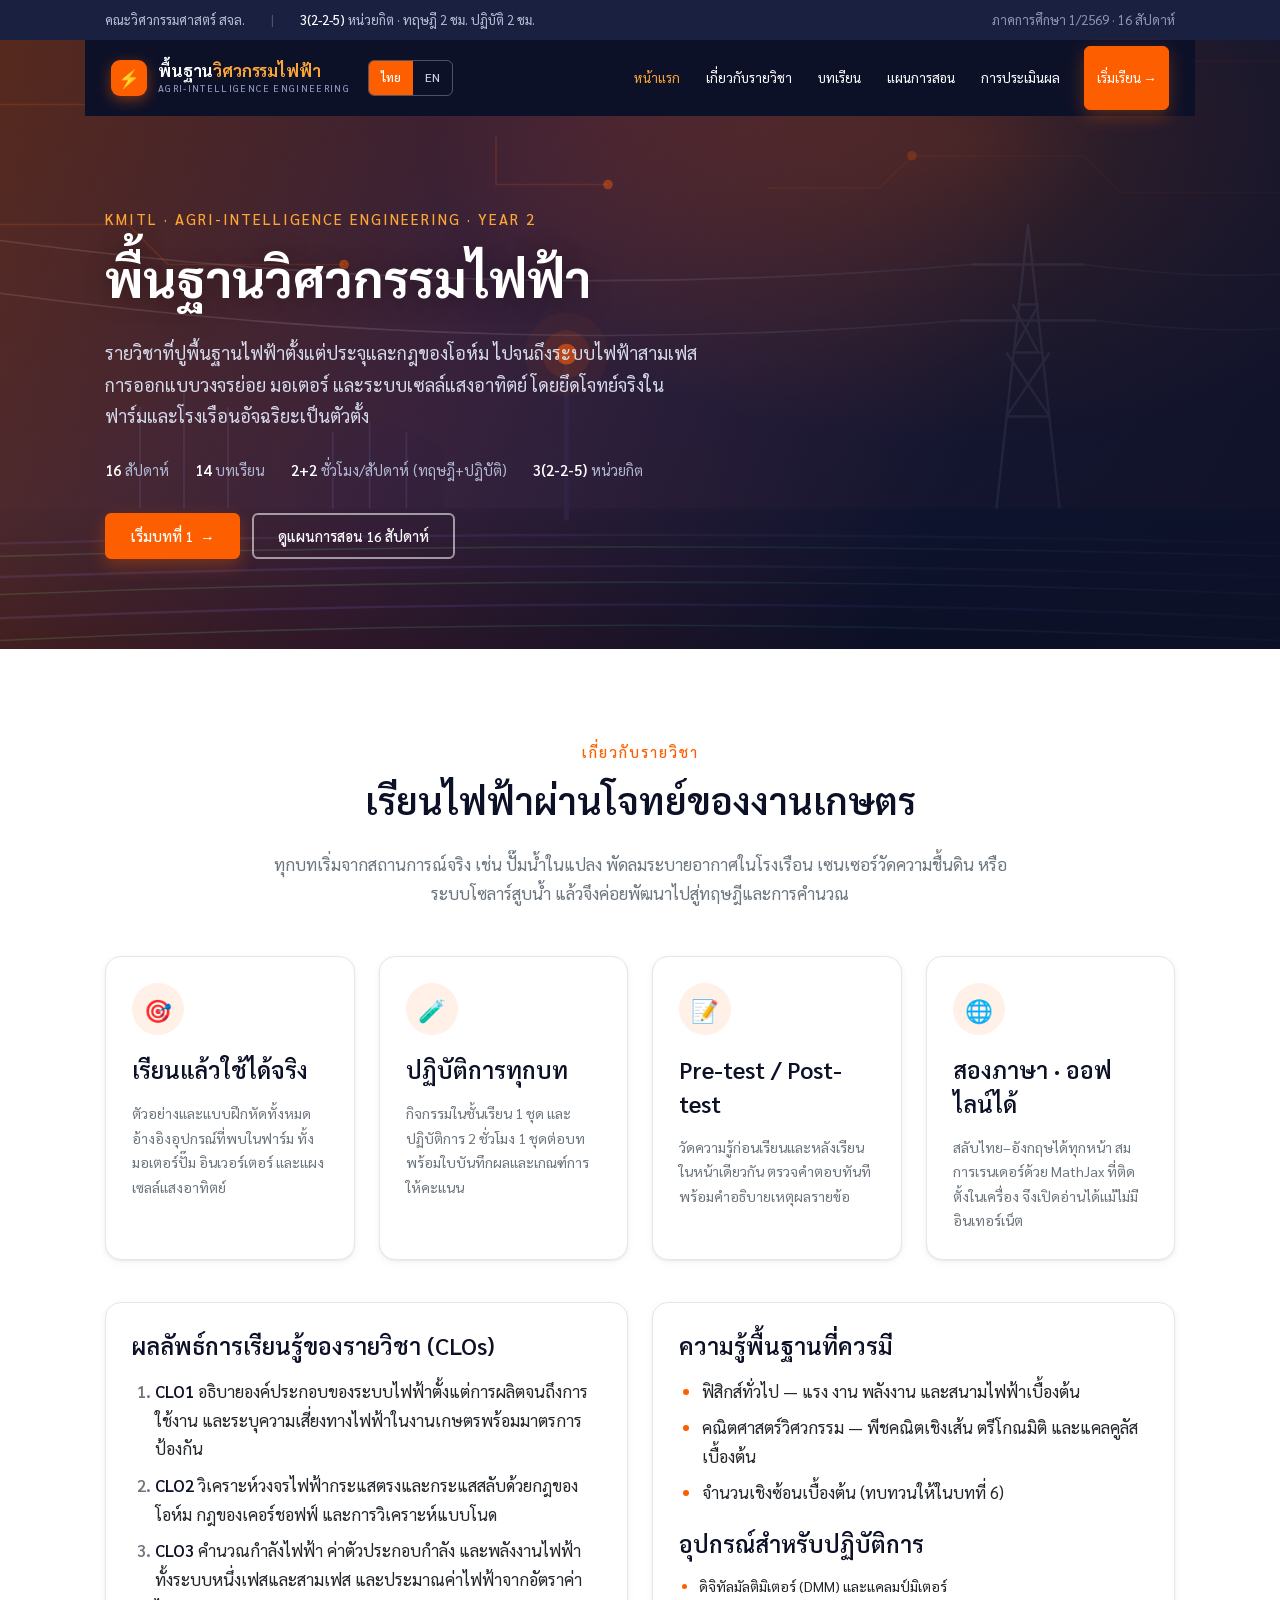
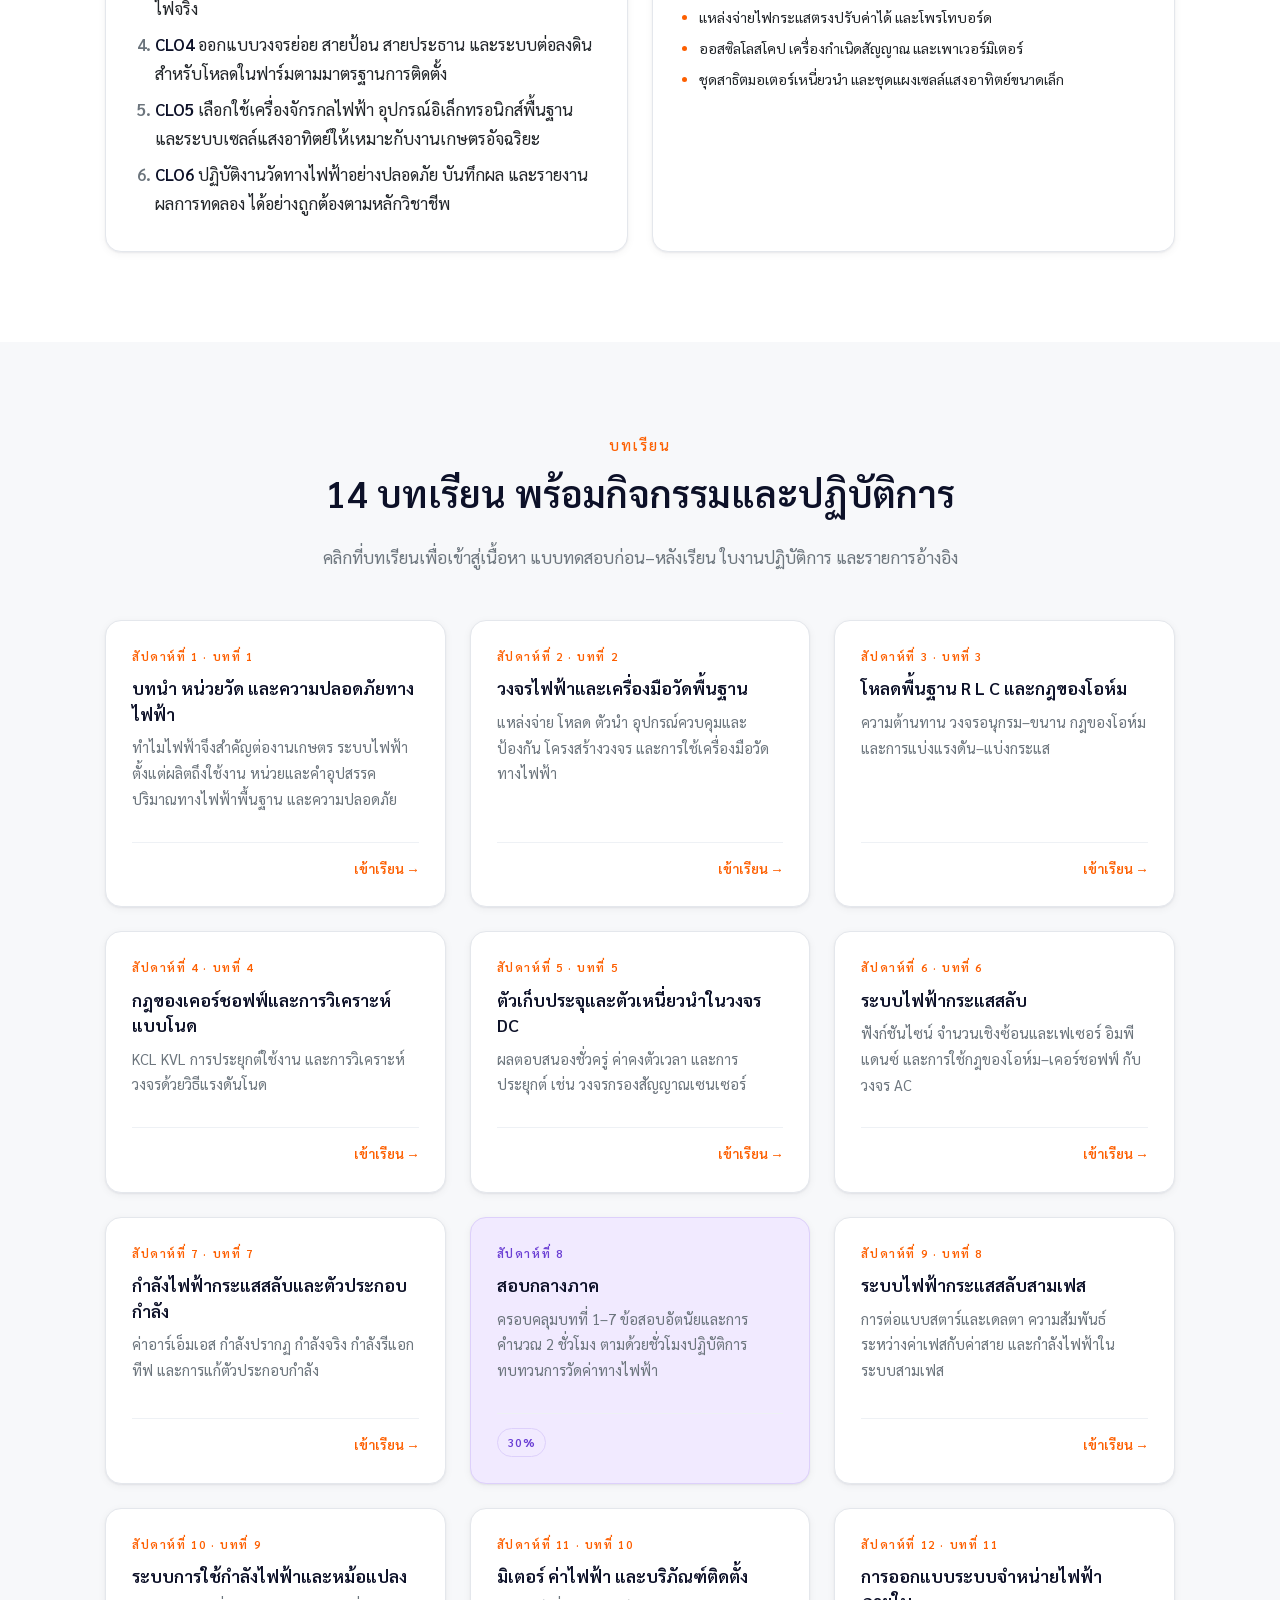
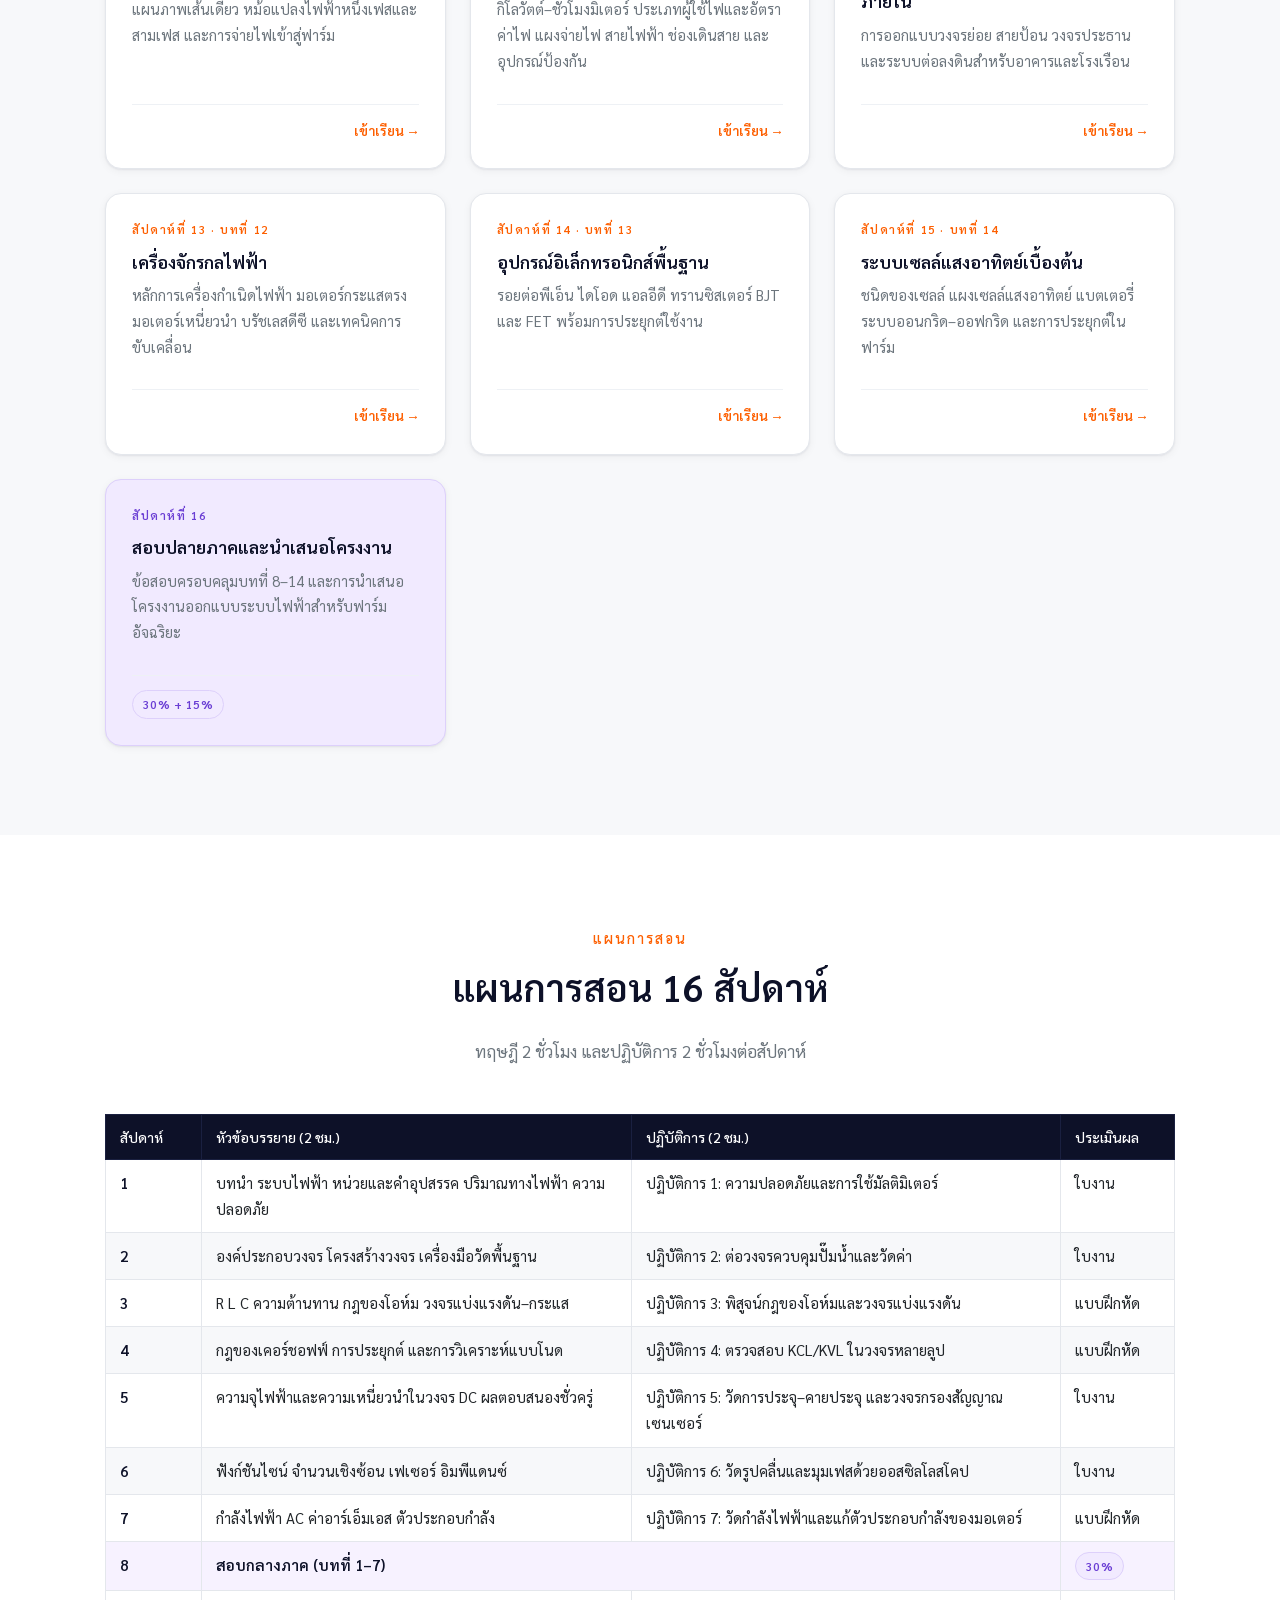
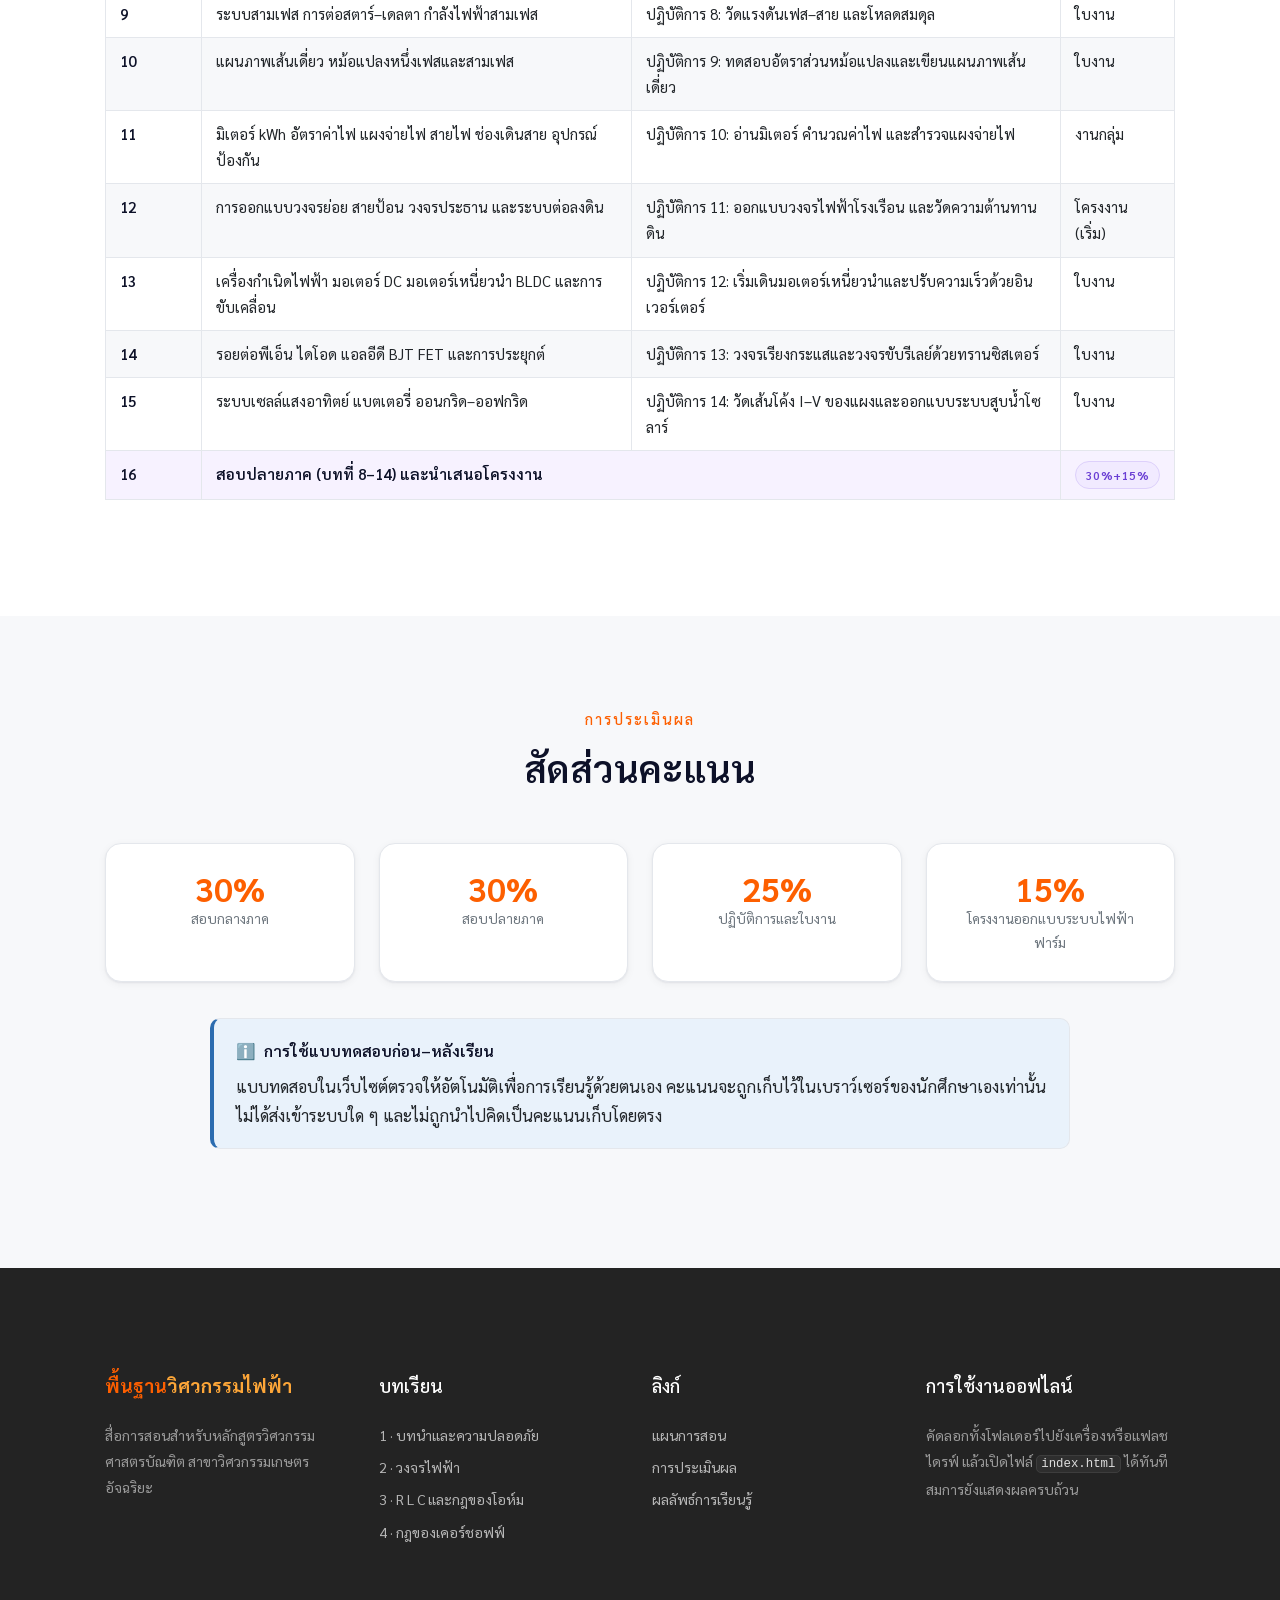
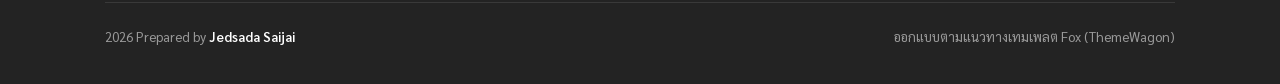
==== index.html @ 4f559184 "Add bilingual courseware site for Fundamental of Electrical Engineering Static, offline-capable teac" ====
<!DOCTYPE html>
<html lang="th">
<head>
<meta charset="UTF-8">
<meta name="viewport" content="width=device-width, initial-scale=1, viewport-fit=cover">
<title>Fundamental of Electrical Engineering | Agri-Intelligence Engineering</title>
<meta name="description" content="รายวิชาพื้นฐานวิศวกรรมไฟฟ้า สำหรับนักศึกษาวิศวกรรมเกษตรอัจฉริยะ ชั้นปีที่ 2 — 16 สัปดาห์ ทฤษฎี 2 ชั่วโมง ปฏิบัติ 2 ชั่วโมง">
<meta name="author" content="Jedsada Saijai">
<link rel="preconnect" href="https://fonts.googleapis.com">
<link rel="preconnect" href="https://fonts.gstatic.com" crossorigin>
<link href="https://fonts.googleapis.com/css2?family=Poppins:wght@400;500;600;700;800&family=Sarabun:wght@400;500;600;700&display=swap" rel="stylesheet">
<link rel="stylesheet" href="assets/css/style.css">
<link rel="icon" href="data:image/svg+xml,<svg xmlns='http://www.w3.org/2000/svg' viewBox='0 0 100 100'><text y='.9em' font-size='90'>⚡</text></svg>">
<script>
  /* Apply the stored language before first paint to avoid a flash */
  try {
    var l = localStorage.getItem('fee.lang');
    if (l === 'en' || l === 'th') document.documentElement.setAttribute('lang', l);
  } catch (e) {}
</script>
</head>
<body>

<!-- ============================================================ TOP BAR -->
<div class="topbar">
  <div class="topbar-inner">
    <span><span class="th">คณะวิศวกรรมศาสตร์ สจล.</span><span class="en">School of Engineering, KMITL</span></span>
    <span class="sep">|</span>
    <span><b>3(2-2-5)</b>&nbsp;<span class="th">หน่วยกิต · ทฤษฎี 2 ชม. ปฏิบัติ 2 ชม.</span><span class="en">credits · 2 h lecture, 2 h lab</span></span>
    <span class="right"><span class="th">ภาคการศึกษา 1/2569 · 16 สัปดาห์</span><span class="en">Semester 1/2026 · 16 weeks</span></span>
  </div>
</div>

<!-- ======================================================== NAVIGATION -->
<nav class="nav">
  <div class="nav-inner">
    <a class="brand" href="index.html">
      <span class="brand-mark">⚡</span>
      <span class="brand-text"><span class="th">พื้นฐาน<span class="hi">วิศวกรรมไฟฟ้า</span></span><span class="en">Fundamental of <span class="hi">Electrical Engineering</span></span><small>Agri-Intelligence Engineering</small></span>
    </a>

    <div class="lang-switch" role="group" aria-label="Language">
      <button type="button" data-lang="th" aria-pressed="true">ไทย</button>
      <button type="button" data-lang="en" aria-pressed="false">EN</button>
    </div>

    <button class="nav-toggle" type="button" aria-expanded="false" aria-controls="nav-links"
            aria-label="Menu">☰</button>

    <ul class="nav-links" id="nav-links">
      <li><a href="index.html" class="active"><span class="th">หน้าแรก</span><span class="en">Home</span></a></li>
      <li><a href="#course"><span class="th">เกี่ยวกับรายวิชา</span><span class="en">About</span></a></li>
      <li><a href="#chapters"><span class="th">บทเรียน</span><span class="en">Chapters</span></a></li>
      <li><a href="#plan"><span class="th">แผนการสอน</span><span class="en">Schedule</span></a></li>
      <li><a href="#assess"><span class="th">การประเมินผล</span><span class="en">Assessment</span></a></li>
      <li><a href="chapters/ch01.html" class="btn btn-primary btn-sm" style="color:#fff">
        <span class="th">เริ่มเรียน</span><span class="en">Start</span> →</a></li>
    </ul>
  </div>
</nav>

<!-- =============================================================== HERO -->
<header class="hero">
  <div class="container">
    <span class="eyebrow">KMITL · Agri-Intelligence Engineering · Year 2</span>
    <h1>
      <span class="th">พื้นฐานวิศวกรรมไฟฟ้า</span>
      <span class="en">Fundamental of Electrical Engineering</span>
    </h1>
    <p class="lead">
      <span class="th">รายวิชาที่ปูพื้นฐานไฟฟ้าตั้งแต่ประจุและกฎของโอห์ม ไปจนถึงระบบไฟฟ้าสามเฟส
        การออกแบบวงจรย่อย มอเตอร์ และระบบเซลล์แสงอาทิตย์ โดยยึดโจทย์จริงในฟาร์มและโรงเรือนอัจฉริยะเป็นตัวตั้ง</span>
      <span class="en">A ground-up course in electrical engineering — from electric charge and Ohm's law
        to three-phase systems, branch-circuit design, motors and photovoltaics — taught throughout
        with real problems from farms and smart greenhouses.</span>
    </p>
    <div class="hero-meta">
      <span><strong>16</strong> <span class="th">สัปดาห์</span><span class="en">weeks</span></span>
      <span><strong>14</strong> <span class="th">บทเรียน</span><span class="en">chapters</span></span>
      <span><strong>2+2</strong> <span class="th">ชั่วโมง/สัปดาห์ (ทฤษฎี+ปฏิบัติ)</span><span class="en">h/week (lecture + lab)</span></span>
      <span><strong>3(2-2-5)</strong> <span class="th">หน่วยกิต</span><span class="en">credits</span></span>
    </div>
    <div class="btn-row">
      <a class="btn btn-primary" href="chapters/ch01.html">
        <span class="th">เริ่มบทที่ 1</span><span class="en">Start Chapter 1</span> →</a>
      <a class="btn btn-ghost" href="#plan">
        <span class="th">ดูแผนการสอน 16 สัปดาห์</span><span class="en">See the 16-week plan</span></a>
    </div>
  </div>
</header>

<!-- ======================================================= ABOUT COURSE -->
<section class="section" id="course">
  <div class="container">
    <div class="section-head center">
      <span class="eyebrow"><span class="th">เกี่ยวกับรายวิชา</span><span class="en">About the course</span></span>
      <h2><span class="th">เรียนไฟฟ้าผ่านโจทย์ของงานเกษตร</span>
          <span class="en">Learning electricity through agricultural problems</span></h2>
      <p>
        <span class="th">ทุกบทเริ่มจากสถานการณ์จริง เช่น ปั๊มน้ำในแปลง พัดลมระบายอากาศในโรงเรือน
          เซนเซอร์วัดความชื้นดิน หรือระบบโซลาร์สูบน้ำ แล้วจึงค่อยพัฒนาไปสู่ทฤษฎีและการคำนวณ</span>
        <span class="en">Every chapter opens with a real situation — an irrigation pump, a greenhouse
          exhaust fan, a soil-moisture sensor, a solar pumping system — and builds the theory and the
          calculations from there.</span>
      </p>
    </div>

    <div class="grid grid-4">
      <div class="card">
        <div class="icon-box">🎯</div>
        <h3><span class="th">เรียนแล้วใช้ได้จริง</span><span class="en">Applied by design</span></h3>
        <p class="muted small">
          <span class="th">ตัวอย่างและแบบฝึกหัดทั้งหมดอ้างอิงอุปกรณ์ที่พบในฟาร์ม
            ทั้งมอเตอร์ปั๊ม อินเวอร์เตอร์ และแผงเซลล์แสงอาทิตย์</span>
          <span class="en">Worked examples and exercises use equipment you meet on a farm:
            pump motors, inverters and PV modules.</span>
        </p>
      </div>
      <div class="card">
        <div class="icon-box">🧪</div>
        <h3><span class="th">ปฏิบัติการทุกบท</span><span class="en">A lab in every chapter</span></h3>
        <p class="muted small">
          <span class="th">กิจกรรมในชั้นเรียน 1 ชุด และปฏิบัติการ 2 ชั่วโมง 1 ชุดต่อบท
            พร้อมใบบันทึกผลและเกณฑ์การให้คะแนน</span>
          <span class="en">One in-class activity and one two-hour laboratory per chapter,
            each with a data sheet and a marking rubric.</span>
        </p>
      </div>
      <div class="card">
        <div class="icon-box">📝</div>
        <h3><span class="th">Pre-test / Post-test</span><span class="en">Pre- &amp; post-test</span></h3>
        <p class="muted small">
          <span class="th">วัดความรู้ก่อนเรียนและหลังเรียนในหน้าเดียวกัน ตรวจคำตอบทันที
            พร้อมคำอธิบายเหตุผลรายข้อ</span>
          <span class="en">Check what you know before and after each chapter, marked instantly
            with a worked explanation for every question.</span>
        </p>
      </div>
      <div class="card">
        <div class="icon-box">🌐</div>
        <h3><span class="th">สองภาษา · ออฟไลน์ได้</span><span class="en">Bilingual · offline</span></h3>
        <p class="muted small">
          <span class="th">สลับไทย–อังกฤษได้ทุกหน้า สมการเรนเดอร์ด้วย MathJax ที่ติดตั้งในเครื่อง
            จึงเปิดอ่านได้แม้ไม่มีอินเทอร์เน็ต</span>
          <span class="en">Switch TH/EN on any page. Equations render with a bundled copy of MathJax,
            so the site works with no internet connection.</span>
        </p>
      </div>
    </div>

    <div class="grid grid-2" style="margin-top:42px">
      <div class="card">
        <h3><span class="th">ผลลัพธ์การเรียนรู้ของรายวิชา (CLOs)</span>
            <span class="en">Course learning outcomes (CLOs)</span></h3>
        <ol>
          <li><span class="th"><b>CLO1</b> อธิบายองค์ประกอบของระบบไฟฟ้าตั้งแต่การผลิตจนถึงการใช้งาน
            และระบุความเสี่ยงทางไฟฟ้าในงานเกษตรพร้อมมาตรการป้องกัน</span>
            <span class="en"><b>CLO1</b> Explain the electrical system from generation to utilisation, and
            identify electrical hazards in agricultural work together with their controls.</span></li>
          <li><span class="th"><b>CLO2</b> วิเคราะห์วงจรไฟฟ้ากระแสตรงและกระแสสลับด้วยกฎของโอห์ม
            กฎของเคอร์ชอฟฟ์ และการวิเคราะห์แบบโนด</span>
            <span class="en"><b>CLO2</b> Analyse DC and AC circuits using Ohm's law, Kirchhoff's laws and
            nodal analysis.</span></li>
          <li><span class="th"><b>CLO3</b> คำนวณกำลังไฟฟ้า ค่าตัวประกอบกำลัง และพลังงานไฟฟ้า
            ทั้งระบบหนึ่งเฟสและสามเฟส และประมาณค่าไฟฟ้าจากอัตราค่าไฟจริง</span>
            <span class="en"><b>CLO3</b> Compute power, power factor and energy for single- and three-phase
            systems, and estimate a bill from a real tariff.</span></li>
          <li><span class="th"><b>CLO4</b> ออกแบบวงจรย่อย สายป้อน สายประธาน และระบบต่อลงดิน
            สำหรับโหลดในฟาร์มตามมาตรฐานการติดตั้ง</span>
            <span class="en"><b>CLO4</b> Design branch circuits, feeders, mains and the earthing system for
            farm loads in accordance with the installation standard.</span></li>
          <li><span class="th"><b>CLO5</b> เลือกใช้เครื่องจักรกลไฟฟ้า อุปกรณ์อิเล็กทรอนิกส์พื้นฐาน
            และระบบเซลล์แสงอาทิตย์ให้เหมาะกับงานเกษตรอัจฉริยะ</span>
            <span class="en"><b>CLO5</b> Select electrical machines, basic electronic devices and PV systems
            appropriate to smart-agriculture applications.</span></li>
          <li><span class="th"><b>CLO6</b> ปฏิบัติงานวัดทางไฟฟ้าอย่างปลอดภัย บันทึกผล และรายงานผลการทดลอง
            ได้อย่างถูกต้องตามหลักวิชาชีพ</span>
            <span class="en"><b>CLO6</b> Carry out electrical measurements safely, record data and report
            laboratory results to professional standards.</span></li>
        </ol>
      </div>
      <div class="card">
        <h3><span class="th">ความรู้พื้นฐานที่ควรมี</span><span class="en">Prerequisites</span></h3>
        <ul>
          <li><span class="th">ฟิสิกส์ทั่วไป — แรง งาน พลังงาน และสนามไฟฟ้าเบื้องต้น</span>
              <span class="en">General physics — force, work, energy and elementary electric fields</span></li>
          <li><span class="th">คณิตศาสตร์วิศวกรรม — พีชคณิตเชิงเส้น ตรีโกณมิติ และแคลคูลัสเบื้องต้น</span>
              <span class="en">Engineering mathematics — linear algebra, trigonometry, introductory calculus</span></li>
          <li><span class="th">จำนวนเชิงซ้อนเบื้องต้น (ทบทวนให้ในบทที่ 6)</span>
              <span class="en">Basic complex numbers (revised in Chapter 6)</span></li>
        </ul>
        <h3><span class="th">อุปกรณ์สำหรับปฏิบัติการ</span><span class="en">Laboratory equipment</span></h3>
        <ul class="small">
          <li><span class="th">ดิจิทัลมัลติมิเตอร์ (DMM) และแคลมป์มิเตอร์</span>
              <span class="en">Digital multimeter (DMM) and clamp meter</span></li>
          <li><span class="th">แหล่งจ่ายไฟกระแสตรงปรับค่าได้ และโพรโทบอร์ด</span>
              <span class="en">Variable DC power supply and breadboard</span></li>
          <li><span class="th">ออสซิลโลสโคป เครื่องกำเนิดสัญญาณ และเพาเวอร์มิเตอร์</span>
              <span class="en">Oscilloscope, function generator and power meter</span></li>
          <li><span class="th">ชุดสาธิตมอเตอร์เหนี่ยวนำ และชุดแผงเซลล์แสงอาทิตย์ขนาดเล็ก</span>
              <span class="en">Induction-motor demonstration set and a small PV kit</span></li>
        </ul>
      </div>
    </div>
  </div>
</section>

<!-- =========================================================== CHAPTERS -->
<section class="section section-alt" id="chapters">
  <div class="container">
    <div class="section-head center">
      <span class="eyebrow"><span class="th">บทเรียน</span><span class="en">Chapters</span></span>
      <h2><span class="th">14 บทเรียน พร้อมกิจกรรมและปฏิบัติการ</span>
          <span class="en">Fourteen chapters, each with an activity and a lab</span></h2>
      <p><span class="th">คลิกที่บทเรียนเพื่อเข้าสู่เนื้อหา แบบทดสอบก่อน–หลังเรียน ใบงานปฏิบัติการ และรายการอ้างอิง</span>
         <span class="en">Open a chapter for its notes, pre/post-test, laboratory sheet and reference list.</span></p>
    </div>

    <div class="grid grid-3">

      <a class="card card-link ch-card" href="chapters/ch01.html" data-chapter-card="ch01">
        <div class="ch-week"><span class="th">สัปดาห์ที่ 1 · บทที่ 1</span><span class="en">Week 1 · Chapter 1</span></div>
        <h3><span class="th">บทนำ หน่วยวัด และความปลอดภัยทางไฟฟ้า</span>
            <span class="en">Introduction, Units and Electrical Safety</span></h3>
        <p><span class="th">ทำไมไฟฟ้าจึงสำคัญต่องานเกษตร ระบบไฟฟ้าตั้งแต่ผลิตถึงใช้งาน หน่วยและคำอุปสรรค
          ปริมาณทางไฟฟ้าพื้นฐาน และความปลอดภัย</span>
          <span class="en">Why electricity matters in agriculture, the system from generation to
          utilisation, units and prefixes, the basic quantities, and safety.</span></p>
        <span class="ch-foot"><span data-progress-slot></span><span class="ch-go">
          <span class="th">เข้าเรียน</span><span class="en">Open</span> →</span></span>
      </a>

      <a class="card card-link ch-card" href="chapters/ch02.html" data-chapter-card="ch02">
        <div class="ch-week"><span class="th">สัปดาห์ที่ 2 · บทที่ 2</span><span class="en">Week 2 · Chapter 2</span></div>
        <h3><span class="th">วงจรไฟฟ้าและเครื่องมือวัดพื้นฐาน</span>
            <span class="en">Electrical Circuits and Basic Instruments</span></h3>
        <p><span class="th">แหล่งจ่าย โหลด ตัวนำ อุปกรณ์ควบคุมและป้องกัน โครงสร้างวงจร
          และการใช้เครื่องมือวัดทางไฟฟ้า</span>
          <span class="en">Source, load, conductors, control and protection, circuit topology,
          and how to use electrical instruments.</span></p>
        <span class="ch-foot"><span data-progress-slot></span><span class="ch-go">
          <span class="th">เข้าเรียน</span><span class="en">Open</span> →</span></span>
      </a>

      <a class="card card-link ch-card" href="chapters/ch03.html" data-chapter-card="ch03">
        <div class="ch-week"><span class="th">สัปดาห์ที่ 3 · บทที่ 3</span><span class="en">Week 3 · Chapter 3</span></div>
        <h3><span class="th">โหลดพื้นฐาน R L C และกฎของโอห์ม</span>
            <span class="en">Basic Loads R, L, C and Ohm's Law</span></h3>
        <p><span class="th">ความต้านทาน วงจรอนุกรม–ขนาน กฎของโอห์ม และการแบ่งแรงดัน–แบ่งกระแส</span>
          <span class="en">Resistance, series and parallel circuits, Ohm's law, and the voltage and
          current dividers.</span></p>
        <span class="ch-foot"><span data-progress-slot></span><span class="ch-go">
          <span class="th">เข้าเรียน</span><span class="en">Open</span> →</span></span>
      </a>

      <a class="card card-link ch-card" href="chapters/ch04.html" data-chapter-card="ch04">
        <div class="ch-week"><span class="th">สัปดาห์ที่ 4 · บทที่ 4</span><span class="en">Week 4 · Chapter 4</span></div>
        <h3><span class="th">กฎของเคอร์ชอฟฟ์และการวิเคราะห์แบบโนด</span>
            <span class="en">Kirchhoff's Laws and Nodal Analysis</span></h3>
        <p><span class="th">KCL KVL การประยุกต์ใช้งาน และการวิเคราะห์วงจรด้วยวิธีแรงดันโนด</span>
          <span class="en">KCL, KVL, their applications, and solving circuits by the node-voltage
          method.</span></p>
        <span class="ch-foot"><span data-progress-slot></span><span class="ch-go">
          <span class="th">เข้าเรียน</span><span class="en">Open</span> →</span></span>
      </a>

      <a class="card card-link ch-card" href="chapters/ch05.html" data-chapter-card="ch05">
        <div class="ch-week"><span class="th">สัปดาห์ที่ 5 · บทที่ 5</span><span class="en">Week 5 · Chapter 5</span></div>
        <h3><span class="th">ตัวเก็บประจุและตัวเหนี่ยวนำในวงจร DC</span>
            <span class="en">Capacitance and Inductance in DC Circuits</span></h3>
        <p><span class="th">ผลตอบสนองชั่วครู่ ค่าคงตัวเวลา และการประยุกต์ เช่น วงจรกรองสัญญาณเซนเซอร์</span>
          <span class="en">Transient response, the time constant, and applications such as filtering a
          sensor signal.</span></p>
        <span class="ch-foot"><span data-progress-slot></span><span class="ch-go">
          <span class="th">เข้าเรียน</span><span class="en">Open</span> →</span></span>
      </a>

      <a class="card card-link ch-card" href="chapters/ch06.html" data-chapter-card="ch06">
        <div class="ch-week"><span class="th">สัปดาห์ที่ 6 · บทที่ 6</span><span class="en">Week 6 · Chapter 6</span></div>
        <h3><span class="th">ระบบไฟฟ้ากระแสสลับ</span><span class="en">The AC System</span></h3>
        <p><span class="th">ฟังก์ชันไซน์ จำนวนเชิงซ้อนและเฟเซอร์ อิมพีแดนซ์ และการใช้กฎของโอห์ม–เคอร์ชอฟฟ์
          กับวงจร AC</span>
          <span class="en">Sinusoids, complex numbers and phasors, impedance, and Ohm's and Kirchhoff's
          laws applied to AC circuits.</span></p>
        <span class="ch-foot"><span data-progress-slot></span><span class="ch-go">
          <span class="th">เข้าเรียน</span><span class="en">Open</span> →</span></span>
      </a>

      <a class="card card-link ch-card" href="chapters/ch07.html" data-chapter-card="ch07">
        <div class="ch-week"><span class="th">สัปดาห์ที่ 7 · บทที่ 7</span><span class="en">Week 7 · Chapter 7</span></div>
        <h3><span class="th">กำลังไฟฟ้ากระแสสลับและตัวประกอบกำลัง</span>
            <span class="en">AC Power and Power Factor</span></h3>
        <p><span class="th">ค่าอาร์เอ็มเอส กำลังปรากฏ กำลังจริง กำลังรีแอกทีฟ และการแก้ตัวประกอบกำลัง</span>
          <span class="en">RMS values, apparent, real and reactive power, and power-factor
          correction.</span></p>
        <span class="ch-foot"><span data-progress-slot></span><span class="ch-go">
          <span class="th">เข้าเรียน</span><span class="en">Open</span> →</span></span>
      </a>

      <div class="card ch-card" style="background:#f1eaff;border-color:#ddd0fb">
        <div class="ch-week" style="color:#6b3fd4"><span class="th">สัปดาห์ที่ 8</span><span class="en">Week 8</span></div>
        <h3><span class="th">สอบกลางภาค</span><span class="en">Midterm Examination</span></h3>
        <p><span class="th">ครอบคลุมบทที่ 1–7 ข้อสอบอัตนัยและการคำนวณ 2 ชั่วโมง
          ตามด้วยชั่วโมงปฏิบัติการทบทวนการวัดค่าทางไฟฟ้า</span>
          <span class="en">Covers Chapters 1–7. Two hours of written and calculation problems,
          followed by a lab session revising electrical measurement.</span></p>
        <span class="ch-foot"><span class="badge badge-exam">30%</span></span>
      </div>

      <a class="card card-link ch-card" href="chapters/ch08.html" data-chapter-card="ch08">
        <div class="ch-week"><span class="th">สัปดาห์ที่ 9 · บทที่ 8</span><span class="en">Week 9 · Chapter 8</span></div>
        <h3><span class="th">ระบบไฟฟ้ากระแสสลับสามเฟส</span><span class="en">Three-phase AC Systems</span></h3>
        <p><span class="th">การต่อแบบสตาร์และเดลตา ความสัมพันธ์ระหว่างค่าเฟสกับค่าสาย
          และกำลังไฟฟ้าในระบบสามเฟส</span>
          <span class="en">Star and delta connections, phase-to-line relationships, and power in a
          three-phase system.</span></p>
        <span class="ch-foot"><span data-progress-slot></span><span class="ch-go">
          <span class="th">เข้าเรียน</span><span class="en">Open</span> →</span></span>
      </a>

      <a class="card card-link ch-card" href="chapters/ch09.html" data-chapter-card="ch09">
        <div class="ch-week"><span class="th">สัปดาห์ที่ 10 · บทที่ 9</span><span class="en">Week 10 · Chapter 9</span></div>
        <h3><span class="th">ระบบการใช้กำลังไฟฟ้าและหม้อแปลง</span>
            <span class="en">Power Utilisation Systems and Transformers</span></h3>
        <p><span class="th">แผนภาพเส้นเดี่ยว หม้อแปลงไฟฟ้าหนึ่งเฟสและสามเฟส และการจ่ายไฟเข้าสู่ฟาร์ม</span>
          <span class="en">Single-line diagrams, single- and three-phase transformers, and how supply
          reaches the farm.</span></p>
        <span class="ch-foot"><span data-progress-slot></span><span class="ch-go">
          <span class="th">เข้าเรียน</span><span class="en">Open</span> →</span></span>
      </a>

      <a class="card card-link ch-card" href="chapters/ch10.html" data-chapter-card="ch10">
        <div class="ch-week"><span class="th">สัปดาห์ที่ 11 · บทที่ 10</span><span class="en">Week 11 · Chapter 10</span></div>
        <h3><span class="th">มิเตอร์ ค่าไฟฟ้า และบริภัณฑ์ติดตั้ง</span>
            <span class="en">Meters, Tariffs and Installation Equipment</span></h3>
        <p><span class="th">กิโลวัตต์–ชั่วโมงมิเตอร์ ประเภทผู้ใช้ไฟและอัตราค่าไฟ แผงจ่ายไฟ สายไฟฟ้า
          ช่องเดินสาย และอุปกรณ์ป้องกัน</span>
          <span class="en">The kWh meter, user classes and tariffs, panel boards, cables, raceways and
          protective devices.</span></p>
        <span class="ch-foot"><span data-progress-slot></span><span class="ch-go">
          <span class="th">เข้าเรียน</span><span class="en">Open</span> →</span></span>
      </a>

      <a class="card card-link ch-card" href="chapters/ch11.html" data-chapter-card="ch11">
        <div class="ch-week"><span class="th">สัปดาห์ที่ 12 · บทที่ 11</span><span class="en">Week 12 · Chapter 11</span></div>
        <h3><span class="th">การออกแบบระบบจำหน่ายไฟฟ้าภายใน</span>
            <span class="en">Electrical Distribution System Design</span></h3>
        <p><span class="th">การออกแบบวงจรย่อย สายป้อน วงจรประธาน และระบบต่อลงดินสำหรับอาคารและโรงเรือน</span>
          <span class="en">Designing branch circuits, feeders, the main circuit and the earthing system
          for buildings and greenhouses.</span></p>
        <span class="ch-foot"><span data-progress-slot></span><span class="ch-go">
          <span class="th">เข้าเรียน</span><span class="en">Open</span> →</span></span>
      </a>

      <a class="card card-link ch-card" href="chapters/ch12.html" data-chapter-card="ch12">
        <div class="ch-week"><span class="th">สัปดาห์ที่ 13 · บทที่ 12</span><span class="en">Week 13 · Chapter 12</span></div>
        <h3><span class="th">เครื่องจักรกลไฟฟ้า</span><span class="en">Electrical Machines</span></h3>
        <p><span class="th">หลักการเครื่องกำเนิดไฟฟ้า มอเตอร์กระแสตรง มอเตอร์เหนี่ยวนำ บรัชเลสดีซี
          และเทคนิคการขับเคลื่อน</span>
          <span class="en">Generator principles, DC motors, induction motors, brushless DC machines and
          drive techniques.</span></p>
        <span class="ch-foot"><span data-progress-slot></span><span class="ch-go">
          <span class="th">เข้าเรียน</span><span class="en">Open</span> →</span></span>
      </a>

      <a class="card card-link ch-card" href="chapters/ch13.html" data-chapter-card="ch13">
        <div class="ch-week"><span class="th">สัปดาห์ที่ 14 · บทที่ 13</span><span class="en">Week 14 · Chapter 13</span></div>
        <h3><span class="th">อุปกรณ์อิเล็กทรอนิกส์พื้นฐาน</span><span class="en">Basic Electronic Devices</span></h3>
        <p><span class="th">รอยต่อพีเอ็น ไดโอด แอลอีดี ทรานซิสเตอร์ BJT และ FET พร้อมการประยุกต์ใช้งาน</span>
          <span class="en">The PN junction, diodes, LEDs, BJTs and FETs, with their applications.</span></p>
        <span class="ch-foot"><span data-progress-slot></span><span class="ch-go">
          <span class="th">เข้าเรียน</span><span class="en">Open</span> →</span></span>
      </a>

      <a class="card card-link ch-card" href="chapters/ch14.html" data-chapter-card="ch14">
        <div class="ch-week"><span class="th">สัปดาห์ที่ 15 · บทที่ 14</span><span class="en">Week 15 · Chapter 14</span></div>
        <h3><span class="th">ระบบเซลล์แสงอาทิตย์เบื้องต้น</span><span class="en">Basic PV Systems</span></h3>
        <p><span class="th">ชนิดของเซลล์ แผงเซลล์แสงอาทิตย์ แบตเตอรี่ ระบบออนกริด–ออฟกริด
          และการประยุกต์ในฟาร์ม</span>
          <span class="en">Cell types, PV modules, battery storage, on-grid and off-grid systems, and
          farm applications.</span></p>
        <span class="ch-foot"><span data-progress-slot></span><span class="ch-go">
          <span class="th">เข้าเรียน</span><span class="en">Open</span> →</span></span>
      </a>

      <div class="card ch-card" style="background:#f1eaff;border-color:#ddd0fb">
        <div class="ch-week" style="color:#6b3fd4"><span class="th">สัปดาห์ที่ 16</span><span class="en">Week 16</span></div>
        <h3><span class="th">สอบปลายภาคและนำเสนอโครงงาน</span>
            <span class="en">Final Examination and Project Presentation</span></h3>
        <p><span class="th">ข้อสอบครอบคลุมบทที่ 8–14 และการนำเสนอโครงงานออกแบบระบบไฟฟ้าสำหรับฟาร์มอัจฉริยะ</span>
          <span class="en">Examination on Chapters 8–14, plus presentation of the smart-farm electrical
          design project.</span></p>
        <span class="ch-foot"><span class="badge badge-exam">30% + 15%</span></span>
      </div>

    </div>
  </div>
</section>

<!-- =============================================================== PLAN -->
<section class="section" id="plan">
  <div class="container">
    <div class="section-head center">
      <span class="eyebrow"><span class="th">แผนการสอน</span><span class="en">Schedule</span></span>
      <h2><span class="th">แผนการสอน 16 สัปดาห์</span><span class="en">The 16-week plan</span></h2>
      <p><span class="th">ทฤษฎี 2 ชั่วโมง และปฏิบัติการ 2 ชั่วโมงต่อสัปดาห์</span>
         <span class="en">Two hours of lecture and two hours of laboratory each week.</span></p>
    </div>

    <div class="table-wrap">
      <table>
        <thead>
          <tr>
            <th style="width:6rem"><span class="th">สัปดาห์</span><span class="en">Week</span></th>
            <th><span class="th">หัวข้อบรรยาย (2 ชม.)</span><span class="en">Lecture topic (2 h)</span></th>
            <th><span class="th">ปฏิบัติการ (2 ชม.)</span><span class="en">Laboratory (2 h)</span></th>
            <th style="width:7rem"><span class="th">ประเมินผล</span><span class="en">Assessment</span></th>
          </tr>
        </thead>
        <tbody>
          <tr>
            <td><b>1</b></td>
            <td><span class="th">บทนำ ระบบไฟฟ้า หน่วยและคำอุปสรรค ปริมาณทางไฟฟ้า ความปลอดภัย</span>
                <span class="en">Introduction, the electrical system, units and prefixes, basic quantities, safety</span></td>
            <td><span class="th">ปฏิบัติการ 1: ความปลอดภัยและการใช้มัลติมิเตอร์</span>
                <span class="en">Lab 1: Safety and using a multimeter</span></td>
            <td><span class="th">ใบงาน</span><span class="en">Lab sheet</span></td>
          </tr>
          <tr>
            <td><b>2</b></td>
            <td><span class="th">องค์ประกอบวงจร โครงสร้างวงจร เครื่องมือวัดพื้นฐาน</span>
                <span class="en">Circuit elements, topology, basic instruments</span></td>
            <td><span class="th">ปฏิบัติการ 2: ต่อวงจรควบคุมปั๊มน้ำและวัดค่า</span>
                <span class="en">Lab 2: Wiring a pump control circuit and measuring it</span></td>
            <td><span class="th">ใบงาน</span><span class="en">Lab sheet</span></td>
          </tr>
          <tr>
            <td><b>3</b></td>
            <td><span class="th">R L C ความต้านทาน กฎของโอห์ม วงจรแบ่งแรงดัน–กระแส</span>
                <span class="en">R, L, C, resistance, Ohm's law, voltage and current dividers</span></td>
            <td><span class="th">ปฏิบัติการ 3: พิสูจน์กฎของโอห์มและวงจรแบ่งแรงดัน</span>
                <span class="en">Lab 3: Verifying Ohm's law and the voltage divider</span></td>
            <td><span class="th">แบบฝึกหัด</span><span class="en">Problem set</span></td>
          </tr>
          <tr>
            <td><b>4</b></td>
            <td><span class="th">กฎของเคอร์ชอฟฟ์ การประยุกต์ และการวิเคราะห์แบบโนด</span>
                <span class="en">Kirchhoff's laws, applications, nodal analysis</span></td>
            <td><span class="th">ปฏิบัติการ 4: ตรวจสอบ KCL/KVL ในวงจรหลายลูป</span>
                <span class="en">Lab 4: Verifying KCL/KVL in a multi-loop circuit</span></td>
            <td><span class="th">แบบฝึกหัด</span><span class="en">Problem set</span></td>
          </tr>
          <tr>
            <td><b>5</b></td>
            <td><span class="th">ความจุไฟฟ้าและความเหนี่ยวนำในวงจร DC ผลตอบสนองชั่วครู่</span>
                <span class="en">Capacitance and inductance in DC, transient response</span></td>
            <td><span class="th">ปฏิบัติการ 5: วัดการประจุ–คายประจุ และวงจรกรองสัญญาณเซนเซอร์</span>
                <span class="en">Lab 5: Charging/discharging and a sensor filter circuit</span></td>
            <td><span class="th">ใบงาน</span><span class="en">Lab sheet</span></td>
          </tr>
          <tr>
            <td><b>6</b></td>
            <td><span class="th">ฟังก์ชันไซน์ จำนวนเชิงซ้อน เฟเซอร์ อิมพีแดนซ์</span>
                <span class="en">Sinusoids, complex numbers, phasors, impedance</span></td>
            <td><span class="th">ปฏิบัติการ 6: วัดรูปคลื่นและมุมเฟสด้วยออสซิลโลสโคป</span>
                <span class="en">Lab 6: Waveforms and phase angle on the oscilloscope</span></td>
            <td><span class="th">ใบงาน</span><span class="en">Lab sheet</span></td>
          </tr>
          <tr>
            <td><b>7</b></td>
            <td><span class="th">กำลังไฟฟ้า AC ค่าอาร์เอ็มเอส ตัวประกอบกำลัง</span>
                <span class="en">AC power, RMS, power factor</span></td>
            <td><span class="th">ปฏิบัติการ 7: วัดกำลังไฟฟ้าและแก้ตัวประกอบกำลังของมอเตอร์</span>
                <span class="en">Lab 7: Measuring power and correcting a motor's power factor</span></td>
            <td><span class="th">แบบฝึกหัด</span><span class="en">Problem set</span></td>
          </tr>
          <tr style="background:#f7f2ff">
            <td><b>8</b></td>
            <td colspan="2"><b><span class="th">สอบกลางภาค (บทที่ 1–7)</span>
                <span class="en">Midterm examination (Chapters 1–7)</span></b></td>
            <td><span class="badge badge-exam">30%</span></td>
          </tr>
          <tr>
            <td><b>9</b></td>
            <td><span class="th">ระบบสามเฟส การต่อสตาร์–เดลตา กำลังไฟฟ้าสามเฟส</span>
                <span class="en">Three-phase systems, star/delta, three-phase power</span></td>
            <td><span class="th">ปฏิบัติการ 8: วัดแรงดันเฟส–สาย และโหลดสมดุล</span>
                <span class="en">Lab 8: Phase/line voltages and a balanced load</span></td>
            <td><span class="th">ใบงาน</span><span class="en">Lab sheet</span></td>
          </tr>
          <tr>
            <td><b>10</b></td>
            <td><span class="th">แผนภาพเส้นเดี่ยว หม้อแปลงหนึ่งเฟสและสามเฟส</span>
                <span class="en">Single-line diagram, single- and three-phase transformers</span></td>
            <td><span class="th">ปฏิบัติการ 9: ทดสอบอัตราส่วนหม้อแปลงและเขียนแผนภาพเส้นเดี่ยว</span>
                <span class="en">Lab 9: Transformer ratio test and drawing a single-line diagram</span></td>
            <td><span class="th">ใบงาน</span><span class="en">Lab sheet</span></td>
          </tr>
          <tr>
            <td><b>11</b></td>
            <td><span class="th">มิเตอร์ kWh อัตราค่าไฟ แผงจ่ายไฟ สายไฟ ช่องเดินสาย อุปกรณ์ป้องกัน</span>
                <span class="en">kWh meter, tariffs, panel board, cables, raceways, protection</span></td>
            <td><span class="th">ปฏิบัติการ 10: อ่านมิเตอร์ คำนวณค่าไฟ และสำรวจแผงจ่ายไฟ</span>
                <span class="en">Lab 10: Reading a meter, computing a bill, surveying a panel board</span></td>
            <td><span class="th">งานกลุ่ม</span><span class="en">Group work</span></td>
          </tr>
          <tr>
            <td><b>12</b></td>
            <td><span class="th">การออกแบบวงจรย่อย สายป้อน วงจรประธาน และระบบต่อลงดิน</span>
                <span class="en">Branch, feeder and main circuit design; earthing</span></td>
            <td><span class="th">ปฏิบัติการ 11: ออกแบบวงจรไฟฟ้าโรงเรือน และวัดความต้านทานดิน</span>
                <span class="en">Lab 11: Greenhouse circuit design and earth-resistance measurement</span></td>
            <td><span class="th">โครงงาน (เริ่ม)</span><span class="en">Project starts</span></td>
          </tr>
          <tr>
            <td><b>13</b></td>
            <td><span class="th">เครื่องกำเนิดไฟฟ้า มอเตอร์ DC มอเตอร์เหนี่ยวนำ BLDC และการขับเคลื่อน</span>
                <span class="en">Generators, DC motors, induction motors, BLDC, drives</span></td>
            <td><span class="th">ปฏิบัติการ 12: เริ่มเดินมอเตอร์เหนี่ยวนำและปรับความเร็วด้วยอินเวอร์เตอร์</span>
                <span class="en">Lab 12: Starting an induction motor and speed control with a VFD</span></td>
            <td><span class="th">ใบงาน</span><span class="en">Lab sheet</span></td>
          </tr>
          <tr>
            <td><b>14</b></td>
            <td><span class="th">รอยต่อพีเอ็น ไดโอด แอลอีดี BJT FET และการประยุกต์</span>
                <span class="en">PN junction, diode, LED, BJT, FET and applications</span></td>
            <td><span class="th">ปฏิบัติการ 13: วงจรเรียงกระแสและวงจรขับรีเลย์ด้วยทรานซิสเตอร์</span>
                <span class="en">Lab 13: Rectifier circuit and a transistor relay driver</span></td>
            <td><span class="th">ใบงาน</span><span class="en">Lab sheet</span></td>
          </tr>
          <tr>
            <td><b>15</b></td>
            <td><span class="th">ระบบเซลล์แสงอาทิตย์ แบตเตอรี่ ออนกริด–ออฟกริด</span>
                <span class="en">PV systems, batteries, on-grid and off-grid</span></td>
            <td><span class="th">ปฏิบัติการ 14: วัดเส้นโค้ง I–V ของแผงและออกแบบระบบสูบน้ำโซลาร์</span>
                <span class="en">Lab 14: Module I–V curve and solar pumping system design</span></td>
            <td><span class="th">ใบงาน</span><span class="en">Lab sheet</span></td>
          </tr>
          <tr style="background:#f7f2ff">
            <td><b>16</b></td>
            <td colspan="2"><b><span class="th">สอบปลายภาค (บทที่ 8–14) และนำเสนอโครงงาน</span>
                <span class="en">Final examination (Chapters 8–14) and project presentation</span></b></td>
            <td><span class="badge badge-exam">30%+15%</span></td>
          </tr>
        </tbody>
      </table>
    </div>
  </div>
</section>

<!-- ========================================================= ASSESSMENT -->
<section class="section section-alt" id="assess">
  <div class="container">
    <div class="section-head center">
      <span class="eyebrow"><span class="th">การประเมินผล</span><span class="en">Assessment</span></span>
      <h2><span class="th">สัดส่วนคะแนน</span><span class="en">Grade breakdown</span></h2>
    </div>
    <div class="grid grid-4">
      <div class="card stat"><div class="v">30%</div>
        <div class="l"><span class="th">สอบกลางภาค</span><span class="en">Midterm exam</span></div></div>
      <div class="card stat"><div class="v">30%</div>
        <div class="l"><span class="th">สอบปลายภาค</span><span class="en">Final exam</span></div></div>
      <div class="card stat"><div class="v">25%</div>
        <div class="l"><span class="th">ปฏิบัติการและใบงาน</span><span class="en">Labs and worksheets</span></div></div>
      <div class="card stat"><div class="v">15%</div>
        <div class="l"><span class="th">โครงงานออกแบบระบบไฟฟ้าฟาร์ม</span><span class="en">Farm electrical design project</span></div></div>
    </div>

    <div class="callout callout-info" style="max-width:860px;margin-inline:auto;margin-top:36px">
      <div class="callout-title">ℹ️ <span class="th">การใช้แบบทดสอบก่อน–หลังเรียน</span>
        <span class="en">About the pre- and post-tests</span></div>
      <p class="mb-0"><span class="th">แบบทดสอบในเว็บไซต์ตรวจให้อัตโนมัติเพื่อการเรียนรู้ด้วยตนเอง
        คะแนนจะถูกเก็บไว้ในเบราว์เซอร์ของนักศึกษาเองเท่านั้น ไม่ได้ส่งเข้าระบบใด ๆ
        และไม่ถูกนำไปคิดเป็นคะแนนเก็บโดยตรง</span>
        <span class="en">The tests on this site are marked automatically for self-study. Scores stay in
        your own browser, are never uploaded anywhere, and do not count directly towards your
        grade.</span></p>
    </div>
  </div>
</section>

<!-- ============================================================= FOOTER -->
<footer class="site-foot">
  <div class="container">
    <div class="grid grid-4">
      <div>
        <h4 class="foot-logo"><span class="th">พื้นฐาน<span class="hi">วิศวกรรมไฟฟ้า</span></span><span class="en">Fundamental of <span class="hi">Electrical Engineering</span></span></h4>
        <p><span class="th">สื่อการสอนสำหรับหลักสูตรวิศวกรรมศาสตรบัณฑิต สาขาวิศวกรรมเกษตรอัจฉริยะ</span>
           <span class="en">Courseware for the B.Eng. programme in Agri-Intelligence Engineering.</span></p>
      </div>
      <div>
        <h4><span class="th">บทเรียน</span><span class="en">Chapters</span></h4>
        <ul>
          <li><a href="chapters/ch01.html">1 · <span class="th">บทนำและความปลอดภัย</span><span class="en">Introduction &amp; Safety</span></a></li>
          <li><a href="chapters/ch02.html">2 · <span class="th">วงจรไฟฟ้า</span><span class="en">Electrical Circuits</span></a></li>
          <li><a href="chapters/ch03.html">3 · <span class="th">R L C และกฎของโอห์ม</span><span class="en">R L C &amp; Ohm's Law</span></a></li>
          <li><a href="chapters/ch04.html">4 · <span class="th">กฎของเคอร์ชอฟฟ์</span><span class="en">Kirchhoff's Laws</span></a></li>
        </ul>
      </div>
      <div>
        <h4><span class="th">ลิงก์</span><span class="en">Links</span></h4>
        <ul>
          <li><a href="#plan"><span class="th">แผนการสอน</span><span class="en">Schedule</span></a></li>
          <li><a href="#assess"><span class="th">การประเมินผล</span><span class="en">Assessment</span></a></li>
          <li><a href="#course"><span class="th">ผลลัพธ์การเรียนรู้</span><span class="en">Learning outcomes</span></a></li>
        </ul>
      </div>
      <div>
        <h4><span class="th">การใช้งานออฟไลน์</span><span class="en">Offline use</span></h4>
        <p class="small"><span class="th">คัดลอกทั้งโฟลเดอร์ไปยังเครื่องหรือแฟลชไดรฟ์ แล้วเปิดไฟล์
          <code>index.html</code> ได้ทันที สมการยังแสดงผลครบถ้วน</span>
          <span class="en">Copy the whole folder to a computer or a flash drive and open
          <code>index.html</code> directly — the equations still render.</span></p>
      </div>
    </div>
    <div class="foot-bottom">
      <span>2026 Prepared by <b>Jedsada Saijai</b></span>
      <span class="th">ออกแบบตามแนวทางเทมเพลต Fox (ThemeWagon)</span>
      <span class="en">Visual design adapted from the Fox template (ThemeWagon).</span>
    </div>
  </div>
</footer>

<script src="assets/js/main.js"></script>
</body>
</html>
---- assets/css/style.css ----
/* ============================================================================
   Fundamental of Electrical Engineering
   Agri-Intelligence Engineering (AIE) — KMITL

   Stylesheet modelled on the "Fox" template (ThemeWagon / Colorlib):
   its palette (#fd5f00 on #0d1128), Poppins type, the dark navbar floating in
   a 1110px container over a washed hero, uppercase section sub-headings, and
   the near-black footer — rebuilt here as a small standalone stylesheet so the
   site keeps working offline with no Bootstrap or jQuery.

   Copyright (c) 2026 Jedsada Saijai. All rights reserved.
   ========================================================================== */

/* ---------------------------------------------------------------- 1. Tokens */
:root {
  /* Fox palette */
  --fox-orange: #fd5f00;
  --fox-orange-2: #fda638;
  --fox-orange-dark: #d94f00;
  --fox-orange-soft: #fff1e8;
  --fox-navy: #0d1128;
  --fox-navy-soft: #1a2040;
  --fox-footer: #232323;
  --fox-wash: #f1453d;

  /* Semantic */
  --brand: var(--fox-orange);
  --brand-dark: var(--fox-orange-dark);
  --brand-soft: var(--fox-orange-soft);
  --ink: #212529;
  --ink-2: #4a515a;
  --ink-3: #6c757d;
  --line: #e4e7ec;
  --line-2: #eef1f5;
  --bg: #ffffff;
  --bg-alt: #f7f8fa;
  --bg-dark: var(--fox-navy);

  --ok: #1f9d55;
  --ok-soft: #e8f6ee;
  --warn: #d98300;
  --warn-soft: #fff6e5;
  --bad: #d64545;
  --bad-soft: #fdecec;
  --info: #2b6cb0;
  --info-soft: #e9f2fb;

  /* Type */
  --font-sans: "Poppins", "Sarabun", "Noto Sans Thai", "Leelawadee UI",
    "Tahoma", -apple-system, BlinkMacSystemFont, "Segoe UI", Arial, sans-serif;
  --font-thai: "Sarabun", "Noto Sans Thai", "Leelawadee UI", "Tahoma",
    "Poppins", sans-serif;
  --font-mono: "JetBrains Mono", Consolas, "Liberation Mono", Menlo, monospace;

  /* Shape */
  --radius: 10px;
  --radius-lg: 16px;
  --shadow-sm: 0 1px 2px rgba(13, 17, 40, .06), 0 2px 8px rgba(13, 17, 40, .05);
  --shadow: 0 6px 24px rgba(13, 17, 40, .08);
  --shadow-lg: 0 18px 48px rgba(13, 17, 40, .14);

  --container: 1110px;     /* Fox's container width */
  --reading: 820px;
  --nav-h: 76px;
  --topbar-h: 40px;
}

/* -------------------------------------------------------------- 2. Reset */
*, *::before, *::after { box-sizing: border-box; }

html {
  scroll-behavior: smooth;
  scroll-padding-top: calc(var(--nav-h) + 16px);
  -webkit-text-size-adjust: 100%;
}

body {
  margin: 0;
  font-family: var(--font-sans);
  font-size: 16.5px;
  line-height: 1.75;
  color: var(--ink);
  background: var(--bg);
  -webkit-font-smoothing: antialiased;
}

img, svg, video { max-width: 100%; height: auto; }
a { color: var(--brand); text-decoration: none; }
a:hover { color: var(--brand-dark); text-decoration: underline; }
hr { border: 0; border-top: 1px solid var(--line); margin: 2.5rem 0; }
[hidden] { display: none !important; }

h1, h2, h3, h4, h5 {
  font-weight: 600;
  line-height: 1.3;
  color: var(--fox-navy);
  margin: 0 0 .6em;
  letter-spacing: -.01em;
}
h1 { font-size: clamp(2rem, 1.3rem + 2.8vw, 3.2rem); font-weight: 700; }
h2 { font-size: clamp(1.55rem, 1.2rem + 1.6vw, 2.35rem); margin-top: 2.2em; }
h3 { font-size: clamp(1.18rem, 1.05rem + .6vw, 1.45rem); margin-top: 1.8em; }
h4 { font-size: 1.08rem; margin-top: 1.5em; }
p { margin: 0 0 1.1em; }
ul, ol { margin: 0 0 1.2em; padding-left: 1.4em; }
li { margin-bottom: .45em; }
li::marker { color: var(--brand); font-weight: 600; }
ol li::marker { color: var(--ink-3); }
strong, b { font-weight: 600; color: var(--fox-navy); }
code, kbd, samp {
  font-family: var(--font-mono);
  font-size: .88em;
  background: var(--bg-alt);
  border: 1px solid var(--line);
  border-radius: 5px;
  padding: .1em .38em;
}

/* ------------------------------------------------- 3. Bilingual switching */
/* Content carries both languages inline; CSS hides the inactive one so the
   site works from file:// with no fetch and no flash of wrong language.     */
html[lang="th"] .en,
html[lang="en"] .th { display: none !important; }

html[lang="th"] body { font-family: var(--font-thai); }
html[lang="th"] h1, html[lang="th"] h2,
html[lang="th"] h3, html[lang="th"] h4 { letter-spacing: 0; line-height: 1.45; }
html[lang="th"] { --font-sans: var(--font-thai); }

span.th, span.en, em.th, em.en, strong.th, strong.en { display: inline; }

/* ------------------------------------------------------------ 4. Layout */
.container {
  width: 100%;
  max-width: var(--container);
  margin-inline: auto;
  padding-inline: 20px;
}
.container-reading { max-width: var(--reading); }

/* Fox uses 7em of section padding */
.section { padding: clamp(54px, 7vw, 112px) 0; }
.section-alt { background: var(--bg-alt); }
.section-dark { background: var(--bg-dark); color: #cfd4e4; }
.section-dark h2, .section-dark h3 { color: #fff; }

.grid { display: grid; gap: 24px; }
.grid-2 { grid-template-columns: repeat(auto-fit, minmax(300px, 1fr)); }
.grid-3 { grid-template-columns: repeat(auto-fit, minmax(255px, 1fr)); }
.grid-4 { grid-template-columns: repeat(auto-fit, minmax(210px, 1fr)); }

/* Fox's .heading-section */
.section-head { max-width: 760px; margin-bottom: 3rem; }
.section-head.center { margin-inline: auto; text-align: center; }
.section-head h2 { margin-top: 0; font-weight: 600; }
.section-head p { color: var(--ink-3); font-size: 1.04rem; margin-bottom: 0; }

/* Fox's .subheading — uppercase, widely tracked, above the heading */
.eyebrow {
  display: block;
  font-size: .92rem;
  font-weight: 500;
  letter-spacing: 2px;
  text-transform: uppercase;
  color: var(--brand);
  margin-bottom: .55rem;
}
.hero .eyebrow { color: var(--fox-orange-2); }

/* ------------------------------------------------------------ 5. Top bar */
.topbar {
  background: var(--fox-navy-soft);
  color: #b9c0d8;
  font-size: .82rem;
  line-height: var(--topbar-h);
  height: var(--topbar-h);
  overflow: hidden;
}
.topbar-inner {
  max-width: var(--container);
  margin-inline: auto;
  padding-inline: 20px;
  display: flex;
  align-items: center;
  gap: 8px 26px;
  flex-wrap: wrap;
}
.topbar .sep { color: #4b5480; }
.topbar .right { margin-left: auto; color: #8f98bb; }
.topbar b { color: #fff; font-weight: 500; }
@media (max-width: 720px) { .topbar { display: none; } }

/* ------------------------------------------------------------ 6. Navbar */
/* Fox floats a dark 1110px bar over the hero; the outer strip is transparent
   until the page is scrolled, when it fills in so content cannot show through */
.nav {
  position: sticky;
  top: 0;
  z-index: 100;
  background: transparent;
  transition: background .2s ease, box-shadow .2s ease;
}
.nav.is-stuck {
  background: rgba(255, 255, 255, .95);
  backdrop-filter: blur(10px);
  box-shadow: 0 2px 20px rgba(13, 17, 40, .10);
}
.nav-inner {
  max-width: var(--container);
  margin-inline: auto;
  min-height: var(--nav-h);
  padding-inline: 26px;
  background: var(--fox-navy);
  display: flex;
  align-items: center;
  gap: 18px;
}

.brand {
  display: flex;
  align-items: center;
  gap: 11px;
  font-weight: 700;
  font-size: 1.02rem;
  line-height: 1.28;
  color: #fff;
  letter-spacing: -.01em;
  white-space: nowrap;
}
.brand:hover { text-decoration: none; color: #fff; }
/* Fox picks out part of its wordmark in the accent colour */
.brand .hi { color: var(--fox-orange-2); }
.brand-mark {
  width: 36px; height: 36px;
  display: grid; place-items: center;
  background: var(--brand);
  color: #fff;
  border-radius: 9px;
  font-size: 1.1rem;
  box-shadow: 0 4px 14px rgba(253, 95, 0, .45);
}
.brand small {
  display: block;
  font-size: .6rem;
  font-weight: 500;
  letter-spacing: .14em;
  text-transform: uppercase;
  color: #8f98bb;
}

.nav-links {
  display: flex;
  align-items: center;
  gap: 2px;
  margin-left: auto;
  list-style: none;
  padding: 0;
  margin-bottom: 0;
}
.nav-links li { margin: 0; }
.nav-links a {
  display: block;
  padding: 1.35rem 12px;
  font-size: .84rem;
  font-weight: 400;
  color: #fff;
}
.nav-links a:hover { color: var(--fox-orange-2); text-decoration: none; }
.nav-links a.active { color: var(--fox-orange-2); }
.nav-links .btn { margin-left: 10px; }

.lang-switch {
  display: inline-flex;
  border: 1px solid rgba(255, 255, 255, .28);
  border-radius: 6px;
  overflow: hidden;
}
.lang-switch button {
  border: 0;
  background: transparent;
  font: inherit;
  font-size: .78rem;
  font-weight: 500;
  padding: 6px 12px;
  cursor: pointer;
  color: #c7cde4;
}
.lang-switch button:hover { color: #fff; }
.lang-switch button[aria-pressed="true"] { background: var(--brand); color: #fff; }

.nav-toggle {
  display: none;
  border: 1px solid rgba(255, 255, 255, .28);
  background: transparent;
  border-radius: 6px;
  width: 42px; height: 40px;
  cursor: pointer;
  font-size: 1.15rem;
  color: #fff;
}

/* The full wordmark plus the menu needs the whole 1110px bar, so the
   collapsed menu takes over as soon as the container starts to shrink. */
@media (max-width: 1109px) {
  .nav { background: var(--fox-navy); }
  .nav.is-stuck { background: var(--fox-navy); backdrop-filter: none; }
  .nav-inner { padding-inline: 20px; position: relative; }
  .nav-toggle { display: block; order: 3; }
  .lang-switch { order: 2; margin-left: auto; }
  .nav-links {
    order: 4;
    position: absolute;
    top: 100%; left: 0; right: 0;
    flex-direction: column;
    align-items: stretch;
    gap: 0;
    background: var(--fox-navy);
    box-shadow: var(--shadow);
    padding: 6px 20px 18px;
    max-height: calc(100vh - var(--nav-h));
    overflow-y: auto;
  }
  .nav-links a { padding: .85rem 0; color: rgba(255, 255, 255, .72); }
  .nav-links[data-open="false"] { display: none; }
  .nav-links .btn { margin: 10px 0 0; justify-content: center; }
}

/* -------------------------------------------------------------- 7. Hero */
/* The navbar floats over the top of the hero, as in the template */
.hero {
  position: relative;
  margin-top: calc(-1 * var(--nav-h));
  padding: calc(var(--nav-h) + clamp(48px, 7vw, 104px)) 0 clamp(56px, 7vw, 104px);
  background: #0d1128 url("../img/hero-bg.svg") center / cover no-repeat;
  color: #e8ebf5;
  overflow: hidden;
}
/* Fox washes its hero photo with a flat colour overlay */
.hero::before {
  content: "";
  position: absolute;
  inset: 0;
  background:
    linear-gradient(115deg, rgba(253, 95, 0, .30) 0%, rgba(241, 69, 61, .16) 38%,
                    rgba(13, 17, 40, .62) 74%, rgba(13, 17, 40, .86) 100%);
  pointer-events: none;
}
.hero > .container { position: relative; z-index: 1; }
.hero h1 { color: #fff; margin-bottom: .45em; text-shadow: 0 2px 24px rgba(0, 0, 0, .35); }
.hero p.lead { font-size: 1.12rem; color: #d3d8ea; max-width: 60ch; }
.hero-meta {
  display: flex;
  flex-wrap: wrap;
  gap: 10px 26px;
  margin-top: 26px;
  font-size: .92rem;
  color: #b0b8d4;
}
.hero-meta strong { color: #fff; font-weight: 600; }

.breadcrumb {
  font-size: .84rem;
  color: #9aa3c4;
  margin-bottom: 1.1rem;
  letter-spacing: .02em;
}
.breadcrumb a { color: #d3d8ea; }
.breadcrumb a:hover { color: var(--fox-orange-2); }

/* ----------------------------------------------------------- 8. Buttons */
.btn {
  display: inline-flex;
  align-items: center;
  gap: 8px;
  border: 2px solid transparent;
  border-radius: 6px;
  padding: 11px 24px;
  font: inherit;
  font-size: .9rem;
  font-weight: 500;
  line-height: 1.4;
  cursor: pointer;
  transition: transform .15s ease, box-shadow .15s ease, background .15s ease;
  text-decoration: none;
}
.btn:hover { text-decoration: none; transform: translateY(-1px); }
.btn:active { transform: translateY(0); }
.btn-primary {
  background: var(--brand);
  border-color: var(--brand);
  color: #fff;
  box-shadow: 0 6px 18px rgba(253, 95, 0, .32);
}
.btn-primary:hover { background: var(--brand-dark); border-color: var(--brand-dark); color: #fff; }
.btn-outline { border-color: var(--line); background: #fff; color: var(--fox-navy); }
.btn-outline:hover { border-color: var(--brand); color: var(--brand); }
.btn-ghost { background: transparent; color: #fff; border-color: rgba(255, 255, 255, .55); }
.btn-ghost:hover { background: #fff; color: var(--fox-navy); border-color: #fff; }
.btn-sm { padding: 7px 15px; font-size: .82rem; border-width: 1px; }
.btn[disabled] { opacity: .5; cursor: not-allowed; transform: none; }
.btn-row { display: flex; flex-wrap: wrap; gap: 12px; margin-top: 30px; }

/* ------------------------------------------------------------- 9. Cards */
.card {
  background: #fff;
  border: 1px solid var(--line);
  border-radius: var(--radius-lg);
  padding: 26px;
  box-shadow: var(--shadow-sm);
  transition: transform .2s ease, box-shadow .2s ease, border-color .2s ease;
}
.card h3 { margin-top: 0; }
.card > :last-child { margin-bottom: 0; }
.card-link:hover { transform: translateY(-4px); box-shadow: var(--shadow); border-color: #f3d4c0; text-decoration: none; }

.icon-box {
  width: 52px; height: 52px;
  display: grid; place-items: center;
  border-radius: 50%;
  background: var(--brand-soft);
  color: var(--brand);
  font-size: 1.4rem;
  margin-bottom: 18px;
}

/* Chapter card */
.ch-card { display: flex; flex-direction: column; height: 100%; }
.ch-card .ch-week {
  font-size: .72rem;
  font-weight: 600;
  letter-spacing: 1.6px;
  text-transform: uppercase;
  color: var(--brand);
  margin-bottom: 8px;
}
.ch-card h3 { font-size: 1.1rem; margin-bottom: .5rem; }
.ch-card p { color: var(--ink-3); font-size: .92rem; flex-grow: 1; }
.ch-card .ch-foot {
  display: flex;
  align-items: center;
  justify-content: space-between;
  gap: 10px;
  margin-top: 14px;
  padding-top: 14px;
  border-top: 1px solid var(--line-2);
  font-size: .84rem;
  color: var(--ink-3);
}
.ch-card .ch-go { color: var(--brand); font-weight: 600; }

.badge {
  display: inline-block;
  padding: 3px 10px;
  border-radius: 999px;
  font-size: .74rem;
  font-weight: 600;
  letter-spacing: .04em;
  background: var(--bg-alt);
  color: var(--ink-2);
  border: 1px solid var(--line);
}
.badge-brand { background: var(--brand-soft); color: var(--brand-dark); border-color: #ffd9c2; }
.badge-ok { background: var(--ok-soft); color: var(--ok); border-color: #c6e8d5; }
.badge-info { background: var(--info-soft); color: var(--info); border-color: #cfe1f5; }
.badge-exam { background: #f1eaff; color: #6b3fd4; border-color: #ddd0fb; }

/* ---------------------------------------------------- 10. Chapter layout */
.chapter-layout {
  display: grid;
  grid-template-columns: 250px minmax(0, 1fr);
  gap: 44px;
  align-items: start;
  padding: 54px 0 84px;
}
@media (max-width: 1040px) {
  .chapter-layout { grid-template-columns: 1fr; gap: 24px; }
}

.toc {
  position: sticky;
  top: calc(var(--nav-h) + 20px);
  max-height: calc(100vh - var(--nav-h) - 44px);
  overflow-y: auto;
  border-left: 2px solid var(--line);
  padding-left: 18px;
  font-size: .89rem;
}
.toc-title {
  font-size: .72rem;
  font-weight: 600;
  letter-spacing: 1.8px;
  text-transform: uppercase;
  color: var(--ink-3);
  margin-bottom: .9rem;
}
.toc ul { list-style: none; padding: 0; margin: 0; }
.toc li { margin: 0; }
.toc a {
  display: block;
  padding: 5px 0;
  color: var(--ink-2);
  font-weight: 500;
  border-left: 2px solid transparent;
  margin-left: -20px;
  padding-left: 18px;
}
.toc a:hover { color: var(--brand); text-decoration: none; }
.toc a.active { color: var(--brand); font-weight: 600; border-left-color: var(--brand); }
.toc .toc-sub a { padding-left: 32px; font-size: .85rem; color: var(--ink-3); }
@media (max-width: 1040px) {
  .toc {
    position: static;
    max-height: none;
    border: 1px solid var(--line);
    border-radius: var(--radius);
    padding: 18px 20px;
    background: var(--bg-alt);
  }
  .toc a { margin-left: 0; padding-left: 10px; }
}

.chapter-body { max-width: 100%; min-width: 0; }
.chapter-body > section { scroll-margin-top: calc(var(--nav-h) + 20px); }
.chapter-body h2 {
  padding-bottom: .35em;
  border-bottom: 2px solid var(--line-2);
}
.chapter-body h2 .num {
  display: inline-block;
  color: var(--brand);
  margin-right: .45em;
  font-variant-numeric: tabular-nums;
}

/* ---------------------------------------------------------- 11. Callouts */
.callout {
  border: 1px solid var(--line);
  border-left: 4px solid var(--ink-3);
  border-radius: var(--radius);
  background: var(--bg-alt);
  padding: 18px 22px;
  margin: 1.8em 0;
}
.callout > :last-child { margin-bottom: 0; }
.callout .callout-title {
  display: flex;
  align-items: center;
  gap: 8px;
  font-weight: 600;
  color: var(--fox-navy);
  margin-bottom: .5em;
  font-size: .98rem;
}
.callout-objective { border-left-color: var(--brand); background: var(--brand-soft); }
.callout-info      { border-left-color: var(--info); background: var(--info-soft); }
.callout-warn      { border-left-color: var(--warn); background: var(--warn-soft); }
.callout-danger    { border-left-color: var(--bad); background: var(--bad-soft); }
.callout-tip       { border-left-color: var(--ok); background: var(--ok-soft); }
.callout-agri      { border-left-color: #2f855a; background: #eaf7ef; }

/* Worked example */
.example {
  border: 1px solid var(--line);
  border-radius: var(--radius);
  margin: 1.9em 0;
  overflow: hidden;
  background: #fff;
  box-shadow: var(--shadow-sm);
}
.example-head {
  background: var(--fox-navy);
  color: #fff;
  padding: 11px 20px;
  font-weight: 600;
  font-size: .95rem;
  display: flex;
  align-items: center;
  gap: 9px;
}
.example-head .badge { background: var(--brand); color: #fff; border-color: transparent; }
.example-body { padding: 20px 22px; }
.example-body > :last-child { margin-bottom: 0; }
.solution {
  margin-top: 1em;
  padding-top: 1em;
  border-top: 1px dashed var(--line);
}
.solution-label {
  font-weight: 600;
  color: var(--brand);
  font-size: .88rem;
  letter-spacing: 1px;
  text-transform: uppercase;
}

/* ------------------------------------------------------------ 12. Tables */
.table-wrap { overflow-x: auto; margin: 1.6em 0; -webkit-overflow-scrolling: touch; }
table {
  width: 100%;
  border-collapse: collapse;
  font-size: .93rem;
  background: #fff;
  min-width: 460px;
}
caption {
  caption-side: top;
  text-align: left;
  font-size: .87rem;
  color: var(--ink-3);
  padding-bottom: .6em;
  font-style: italic;
}
th, td {
  border: 1px solid var(--line);
  padding: 10px 14px;
  text-align: left;
  vertical-align: top;
}
thead th {
  background: var(--fox-navy);
  color: #fff;
  font-weight: 500;
  font-size: .88rem;
  border-color: var(--fox-navy-soft);
}
tbody tr:nth-child(even) { background: var(--bg-alt); }
tbody tr:hover { background: var(--brand-soft); }
td.num, th.num { text-align: right; font-variant-numeric: tabular-nums; }

/* ----------------------------------------------------------- 13. Figures */
figure { margin: 1.9em 0; text-align: center; }
figure svg { max-width: 100%; height: auto; }
.figure-box {
  border: 1px solid var(--line);
  border-radius: var(--radius);
  background: #fff;
  padding: 22px 18px;
  box-shadow: var(--shadow-sm);
  overflow-x: auto;
}
figcaption {
  margin-top: .85em;
  font-size: .87rem;
  color: var(--ink-3);
  line-height: 1.6;
}
figcaption b { color: var(--fox-navy); }

/* Animated figures — the state lives in data-anim on the box, so the button
   label and the animation are driven entirely by CSS.                      */
.figure-box.is-animated { position: relative; padding-top: 44px; }
.anim-toggle {
  position: absolute;
  top: 10px; right: 12px;
  display: inline-flex;
  align-items: center;
  gap: 6px;
  border: 1px solid var(--line);
  background: #fff;
  border-radius: 999px;
  padding: 5px 13px;
  font: inherit;
  font-size: .8rem;
  font-weight: 500;
  color: var(--ink-2);
  cursor: pointer;
  box-shadow: var(--shadow-sm);
  z-index: 2;
}
.anim-toggle:hover { border-color: var(--brand); color: var(--brand); }
[data-anim="running"] .anim-play  { display: none; }
[data-anim="paused"]  .anim-pause { display: none; }
[data-anim="paused"] svg * { animation-play-state: paused !important; }

/* -------------------------------------------------------------- 14. Math */
mjx-container[display="true"] { overflow-x: auto; overflow-y: hidden; padding: 4px 0; }
.equation { margin: 1.5em 0; padding: 4px 0; }
.eq-note { font-size: .88rem; color: var(--ink-3); text-align: center; margin-top: -.6em; }
.math-fallback {
  display: block;
  font-family: var(--font-mono);
  font-size: .9rem;
  color: var(--ink-2);
}

/* -------------------------------------------------------------- 15. Quiz */
.quiz {
  border: 1px solid var(--line);
  border-radius: var(--radius-lg);
  background: #fff;
  box-shadow: var(--shadow-sm);
  margin: 2em 0;
  overflow: hidden;
}
.quiz-head {
  padding: 20px 24px;
  border-bottom: 1px solid var(--line);
  background: linear-gradient(120deg, var(--fox-navy), var(--fox-navy-soft));
  color: #fff;
}
.quiz-head h3 { color: #fff; margin: 0 0 .25em; font-size: 1.16rem; }
.quiz-head p { margin: 0; color: #b9c0d8; font-size: .92rem; }
.quiz-body { padding: 8px 24px 24px; }

.q { padding: 18px 0; border-bottom: 1px solid var(--line-2); }
.q:last-of-type { border-bottom: 0; }
.q-text { font-weight: 500; margin-bottom: .8em; }
.q-text .q-no {
  display: inline-grid;
  place-items: center;
  width: 26px; height: 26px;
  border-radius: 50%;
  background: var(--brand-soft);
  color: var(--brand-dark);
  font-size: .82rem;
  font-weight: 700;
  margin-right: 8px;
  vertical-align: 2px;
}
.opts { display: grid; gap: 8px; }
.opt {
  display: flex;
  align-items: flex-start;
  gap: 10px;
  border: 1px solid var(--line);
  border-radius: 8px;
  padding: 10px 14px;
  cursor: pointer;
  transition: background .12s ease, border-color .12s ease;
}
.opt:hover { border-color: var(--brand); background: var(--brand-soft); }
.opt input { margin: 5px 0 0; accent-color: var(--brand); flex-shrink: 0; }
.opt.correct { border-color: var(--ok); background: var(--ok-soft); }
.opt.wrong { border-color: var(--bad); background: var(--bad-soft); }
.quiz.graded .opt { cursor: default; }
.quiz.graded .opt:hover { background: inherit; border-color: var(--line); }
.quiz.graded .opt.correct:hover { background: var(--ok-soft); border-color: var(--ok); }
.quiz.graded .opt.wrong:hover { background: var(--bad-soft); border-color: var(--bad); }

.q-feedback {
  margin-top: .8em;
  padding: 10px 14px;
  border-radius: 8px;
  font-size: .91rem;
  background: var(--bg-alt);
  border-left: 3px solid var(--ink-3);
}
.q-feedback.ok { background: var(--ok-soft); border-left-color: var(--ok); }
.q-feedback.no { background: var(--bad-soft); border-left-color: var(--bad); }

.quiz-foot {
  display: flex;
  flex-wrap: wrap;
  align-items: center;
  gap: 14px;
  padding-top: 18px;
  border-top: 1px solid var(--line);
}
.quiz-score { font-weight: 600; color: var(--fox-navy); }
.quiz-score .pct { color: var(--brand); font-size: 1.2rem; font-weight: 700; }

/* --------------------------------------------------- 16. Activity & Lab */
.activity, .lab {
  border: 1px solid var(--line);
  border-radius: var(--radius-lg);
  overflow: hidden;
  margin: 2em 0;
  background: #fff;
  box-shadow: var(--shadow-sm);
}
.activity-head, .lab-head { padding: 18px 24px; border-bottom: 1px solid var(--line); }
.activity-head { background: var(--brand-soft); }
.lab-head { background: #eaf7ef; }
.activity-head h3, .lab-head h3 { margin: 0 0 .2em; font-size: 1.14rem; }
.activity-head .meta, .lab-head .meta {
  font-size: .85rem;
  color: var(--ink-2);
  display: flex;
  flex-wrap: wrap;
  gap: 6px 18px;
}
.activity-body, .lab-body { padding: 22px 24px; }
.activity-body > :last-child, .lab-body > :last-child { margin-bottom: 0; }

.steps { counter-reset: step; list-style: none; padding: 0; }
.steps > li { counter-increment: step; position: relative; padding-left: 42px; margin-bottom: 1em; }
.steps > li::before {
  content: counter(step);
  position: absolute;
  left: 0; top: 1px;
  width: 27px; height: 27px;
  display: grid; place-items: center;
  border-radius: 50%;
  background: var(--fox-navy);
  color: #fff;
  font-size: .82rem;
  font-weight: 600;
}
.lab .steps > li::before { background: #2f855a; }

.datasheet input[type="text"], .datasheet input[type="number"] {
  width: 100%;
  border: 1px solid var(--line);
  border-radius: 6px;
  padding: 6px 9px;
  font: inherit;
  font-size: .9rem;
}
.datasheet input:focus { outline: 2px solid var(--brand); outline-offset: -1px; border-color: var(--brand); }

.checklist { list-style: none; padding: 0; }
.checklist li { display: flex; align-items: flex-start; gap: 10px; padding: 7px 0; }
.checklist input[type="checkbox"] {
  margin-top: 5px;
  accent-color: var(--brand);
  width: 16px; height: 16px;
  flex-shrink: 0;
}

/* --------------------------------------------------------- 17. Reference */
.references { counter-reset: ref; list-style: none; padding: 0; font-size: .92rem; }
.references li {
  counter-increment: ref;
  position: relative;
  padding-left: 38px;
  margin-bottom: .85em;
  color: var(--ink-2);
  line-height: 1.6;
}
.references li::before {
  content: "[" counter(ref) "]";
  position: absolute;
  left: 0; top: 0;
  font-weight: 600;
  color: var(--brand);
  font-variant-numeric: tabular-nums;
}

/* --------------------------------------------------- 18. Chapter nav/foot */
.chapter-nav {
  display: grid;
  grid-template-columns: repeat(auto-fit, minmax(240px, 1fr));
  gap: 16px;
  margin: 3rem 0 0;
  padding-top: 2rem;
  border-top: 1px solid var(--line);
}
.chapter-nav a {
  border: 1px solid var(--line);
  border-radius: var(--radius);
  padding: 16px 20px;
  background: #fff;
  transition: border-color .15s ease, transform .15s ease;
}
.chapter-nav a:hover { border-color: var(--brand); transform: translateY(-2px); text-decoration: none; }
.chapter-nav .dir {
  font-size: .74rem; font-weight: 600; letter-spacing: 1.4px;
  text-transform: uppercase; color: var(--ink-3);
}
.chapter-nav .ttl { font-weight: 600; color: var(--fox-navy); }
.chapter-nav .next { text-align: right; }

/* Fox's near-black footer */
.site-foot {
  background: var(--fox-footer);
  color: #9a9a9a;
  padding: clamp(48px, 6vw, 96px) 0 34px;
  font-size: .88rem;
  line-height: 1.85;
}
.site-foot h4 {
  color: #fff;
  font-size: 1.16rem;
  font-weight: 500;
  letter-spacing: 0;
  margin-bottom: 1.4rem;
}
.site-foot .foot-logo { color: var(--brand); font-weight: 700; }
.site-foot .foot-logo .hi { color: var(--fox-orange-2); }
.site-foot a { color: #b6b6b6; }
.site-foot a:hover { color: var(--brand); text-decoration: none; }
.site-foot ul { list-style: none; padding: 0; }
.site-foot li { margin-bottom: .45em; }
.site-foot code { background: #2e2e2e; border-color: #3d3d3d; color: #ddd; }
.foot-bottom {
  margin-top: 40px;
  padding-top: 22px;
  border-top: 1px solid rgba(255, 255, 255, .1);
  display: flex;
  flex-wrap: wrap;
  gap: 10px 24px;
  justify-content: space-between;
  font-size: .84rem;
}
.foot-bottom b { color: #fff; }

/* ------------------------------------------------------------ 19. Utility */
.text-center { text-align: center; }
.muted { color: var(--ink-3); }
.small { font-size: .88rem; }
.mt-0 { margin-top: 0; }
.mb-0 { margin-bottom: 0; }
.mt-3 { margin-top: 1.5rem; }
.nowrap { white-space: nowrap; }
.tag-row { display: flex; flex-wrap: wrap; gap: 8px; margin: 1em 0; }
.stat { text-align: center; }
.stat .v { font-size: 2.1rem; font-weight: 700; color: var(--brand); line-height: 1.1; }
.stat .l { font-size: .85rem; color: var(--ink-3); }

/* ------------------------------------------------------------- 20. Print */
@media print {
  .topbar, .nav, .toc, .chapter-nav, .quiz-foot, .lang-switch, .btn, .anim-toggle {
    display: none !important;
  }
  body { font-size: 11.5pt; }
  .chapter-layout { display: block; padding: 0; }
  .card, .callout, .example, .quiz, .activity, .lab { break-inside: avoid; box-shadow: none; }
  a { color: inherit; text-decoration: none; }
  .hero { background: #fff !important; color: #000; padding: 0 0 16pt; margin-top: 0; }
  .hero::before { display: none; }
  .hero h1, .hero p.lead, .hero .eyebrow { color: #000; text-shadow: none; }
  .site-foot { background: #fff; color: #000; padding: 12pt 0 0; }
}

@media (prefers-reduced-motion: reduce) {
  * { animation: none !important; transition: none !important; scroll-behavior: auto !important; }
  /* With no motion to control, the pause button has nothing to say */
  .anim-toggle { display: none; }
  .figure-box.is-animated { padding-top: 22px; }
}
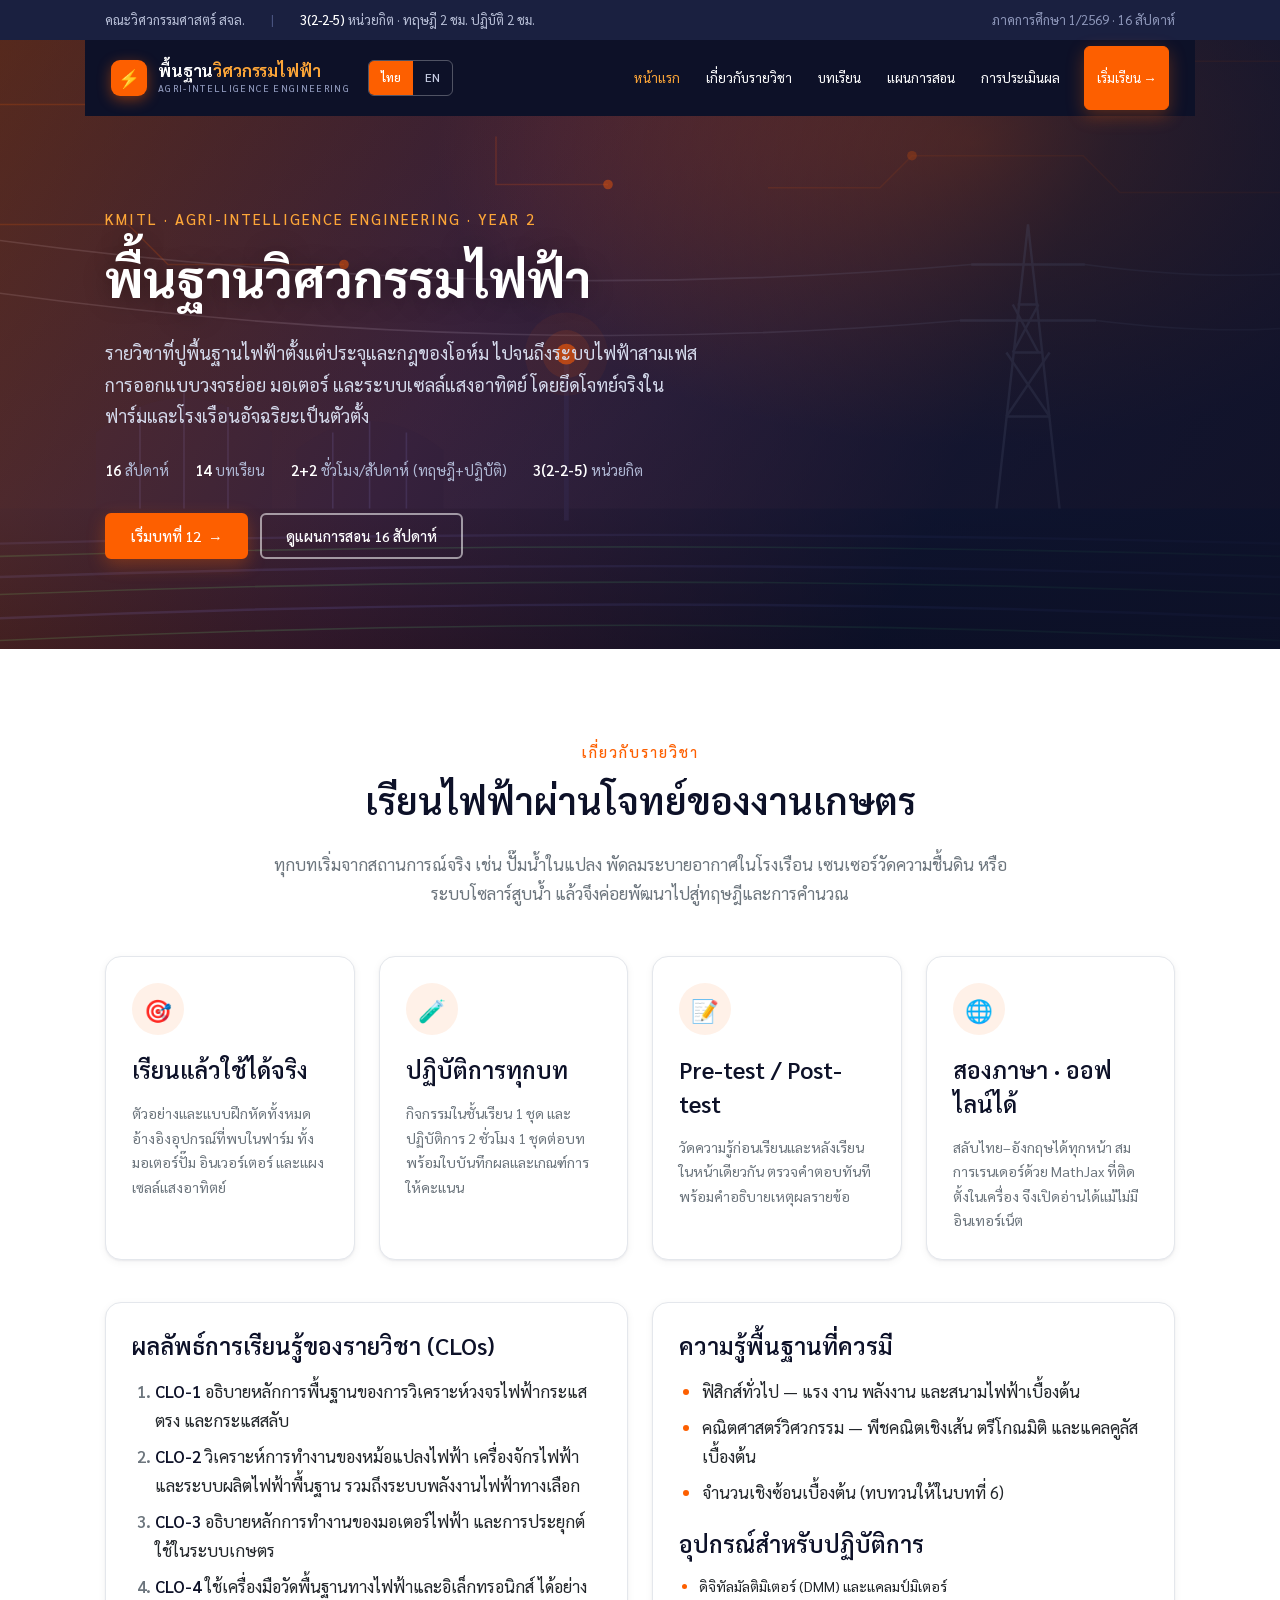
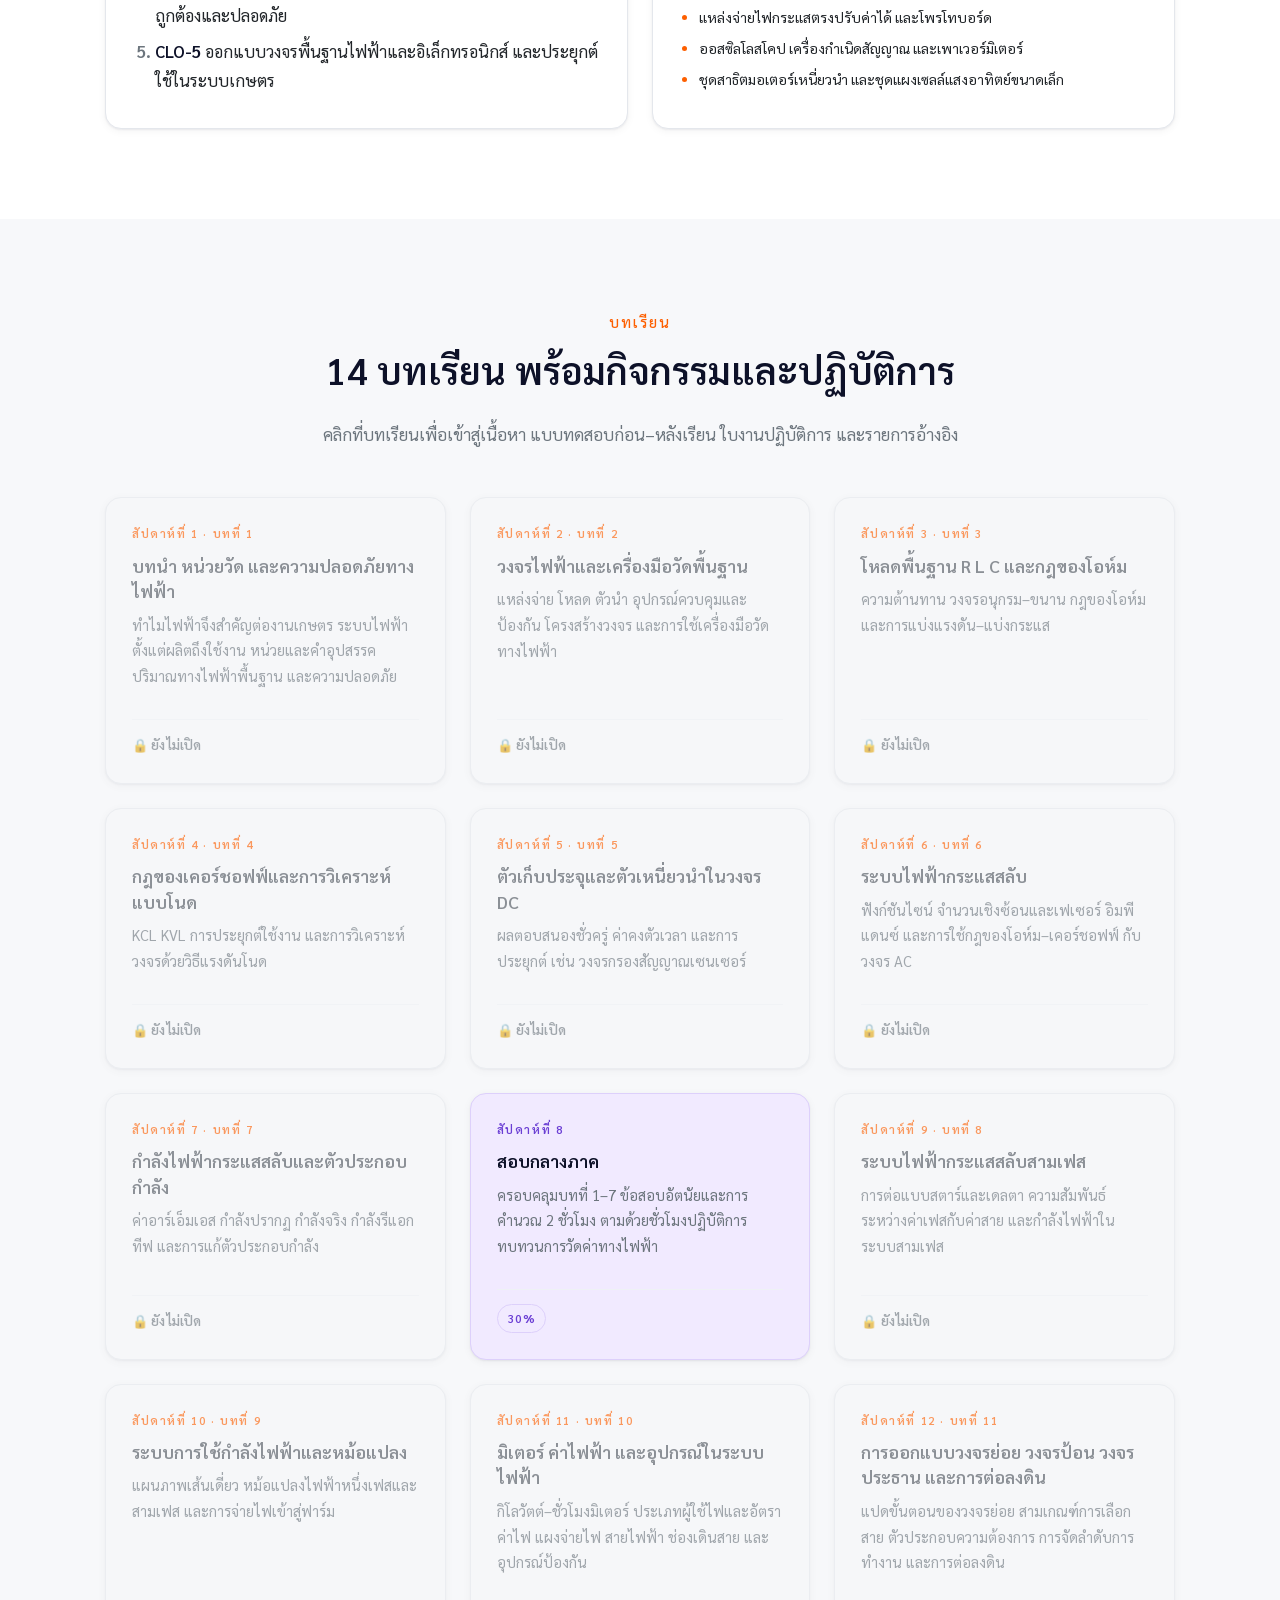
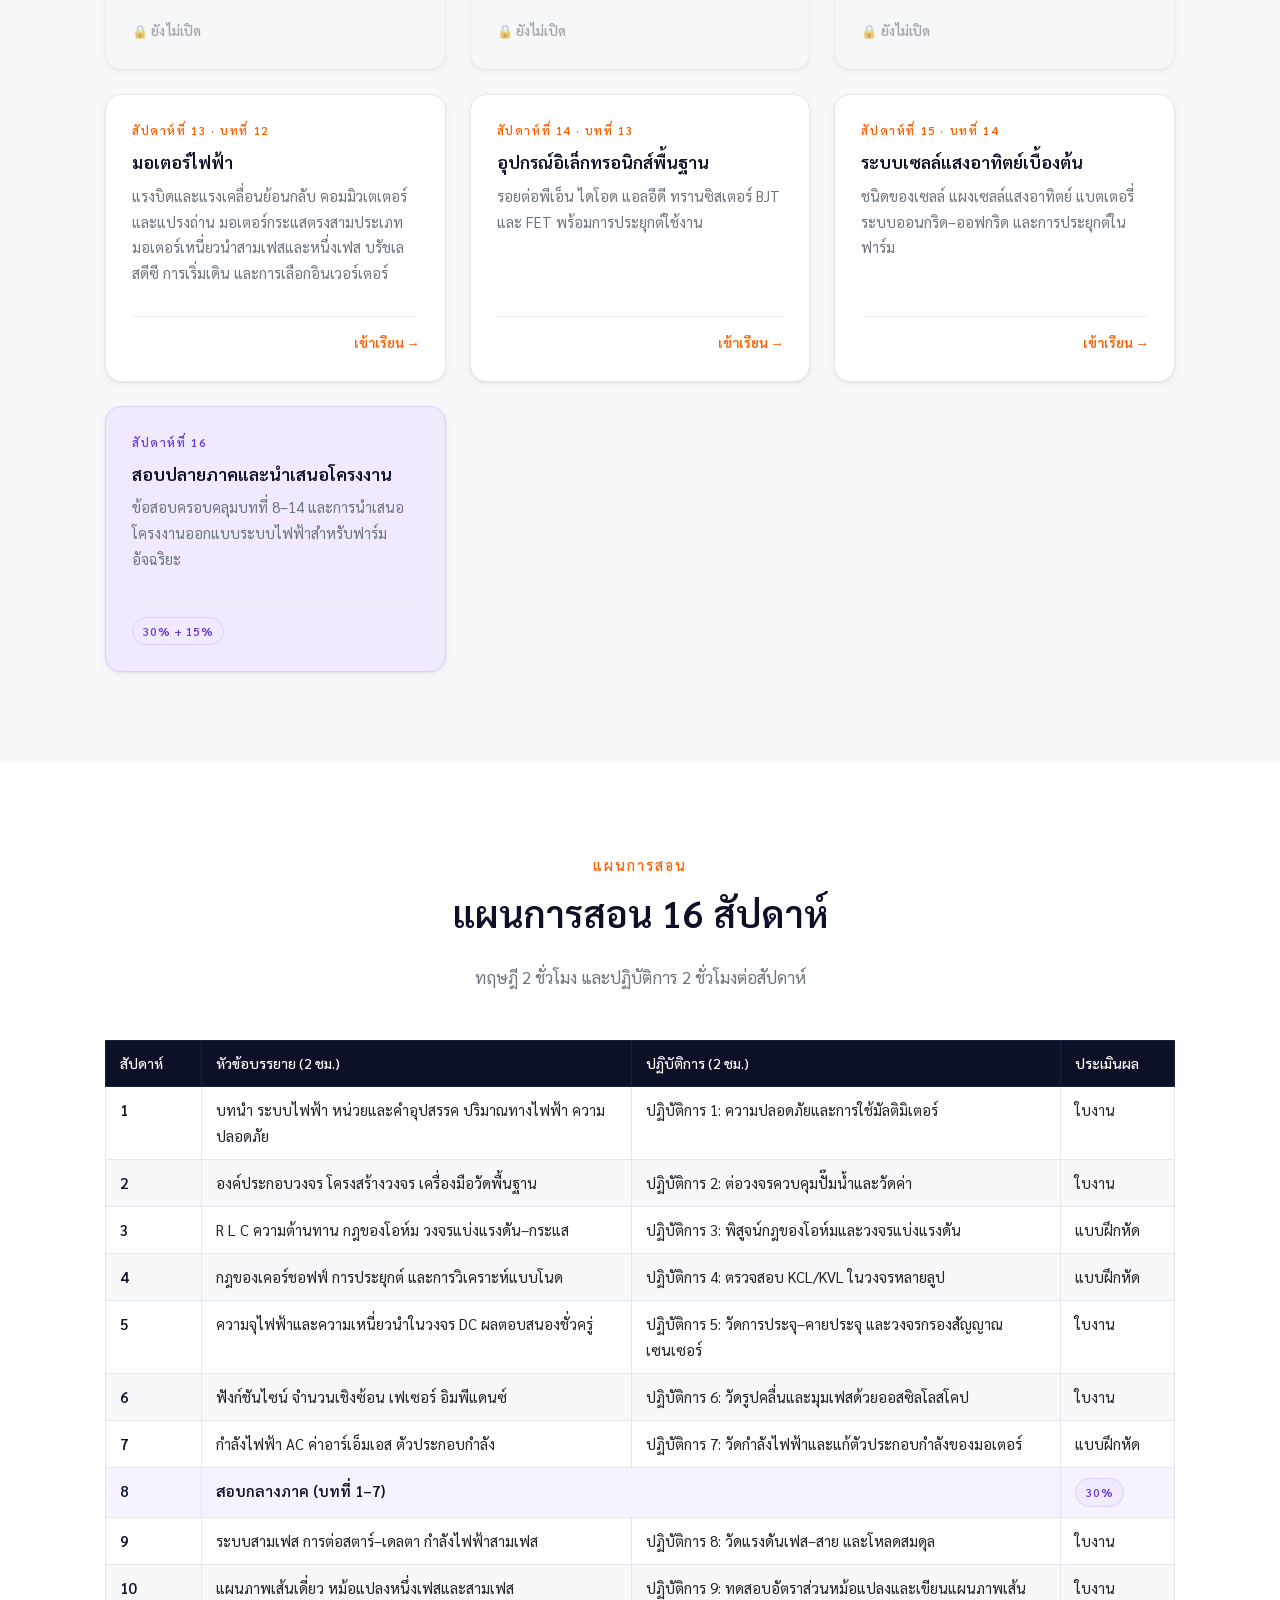
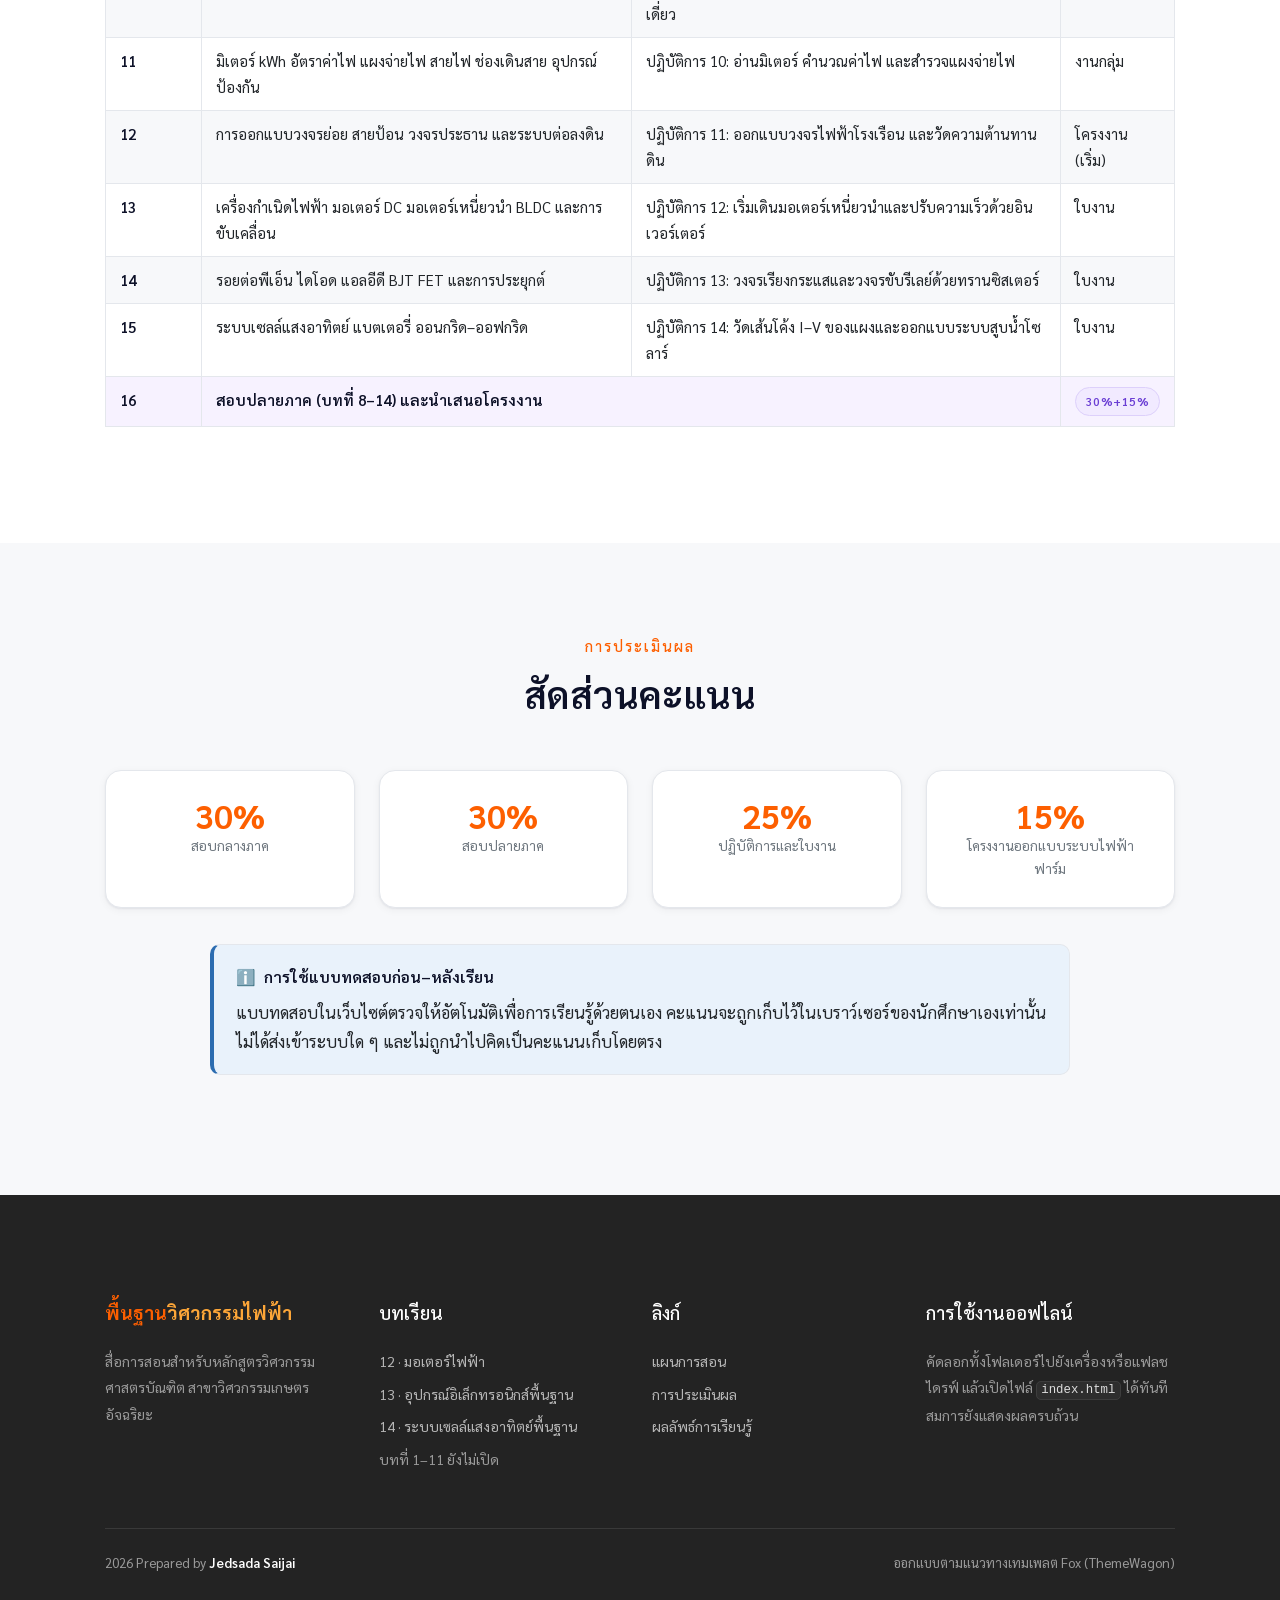
==== commit 71ca3ac5: "Publish chapters 12 to 14 Bilingual (Thai/English) offline-first courseware for Fundamental of Elect" ====
--- a/index.html
+++ b/index.html
@@ -53,7 +53,7 @@
       <li><a href="#chapters"><span class="th">บทเรียน</span><span class="en">Chapters</span></a></li>
       <li><a href="#plan"><span class="th">แผนการสอน</span><span class="en">Schedule</span></a></li>
       <li><a href="#assess"><span class="th">การประเมินผล</span><span class="en">Assessment</span></a></li>
-      <li><a href="chapters/ch01.html" class="btn btn-primary btn-sm" style="color:#fff">
+      <li><a href="chapters/ch12.html" class="btn btn-primary btn-sm" style="color:#fff">
         <span class="th">เริ่มเรียน</span><span class="en">Start</span> →</a></li>
     </ul>
   </div>
@@ -81,8 +81,8 @@
       <span><strong>3(2-2-5)</strong> <span class="th">หน่วยกิต</span><span class="en">credits</span></span>
     </div>
     <div class="btn-row">
-      <a class="btn btn-primary" href="chapters/ch01.html">
-        <span class="th">เริ่มบทที่ 1</span><span class="en">Start Chapter 1</span> →</a>
+      <a class="btn btn-primary" href="chapters/ch12.html">
+        <span class="th">เริ่มบทที่ 12</span><span class="en">Start Chapter 12</span> →</a>
       <a class="btn btn-ghost" href="#plan">
         <span class="th">ดูแผนการสอน 16 สัปดาห์</span><span class="en">See the 16-week plan</span></a>
     </div>
@@ -153,30 +153,26 @@
         <h3><span class="th">ผลลัพธ์การเรียนรู้ของรายวิชา (CLOs)</span>
             <span class="en">Course learning outcomes (CLOs)</span></h3>
         <ol>
-          <li><span class="th"><b>CLO1</b> อธิบายองค์ประกอบของระบบไฟฟ้าตั้งแต่การผลิตจนถึงการใช้งาน
-            และระบุความเสี่ยงทางไฟฟ้าในงานเกษตรพร้อมมาตรการป้องกัน</span>
-            <span class="en"><b>CLO1</b> Explain the electrical system from generation to utilisation, and
-            identify electrical hazards in agricultural work together with their controls.</span></li>
-          <li><span class="th"><b>CLO2</b> วิเคราะห์วงจรไฟฟ้ากระแสตรงและกระแสสลับด้วยกฎของโอห์ม
-            กฎของเคอร์ชอฟฟ์ และการวิเคราะห์แบบโนด</span>
-            <span class="en"><b>CLO2</b> Analyse DC and AC circuits using Ohm's law, Kirchhoff's laws and
-            nodal analysis.</span></li>
-          <li><span class="th"><b>CLO3</b> คำนวณกำลังไฟฟ้า ค่าตัวประกอบกำลัง และพลังงานไฟฟ้า
-            ทั้งระบบหนึ่งเฟสและสามเฟส และประมาณค่าไฟฟ้าจากอัตราค่าไฟจริง</span>
-            <span class="en"><b>CLO3</b> Compute power, power factor and energy for single- and three-phase
-            systems, and estimate a bill from a real tariff.</span></li>
-          <li><span class="th"><b>CLO4</b> ออกแบบวงจรย่อย สายป้อน สายประธาน และระบบต่อลงดิน
-            สำหรับโหลดในฟาร์มตามมาตรฐานการติดตั้ง</span>
-            <span class="en"><b>CLO4</b> Design branch circuits, feeders, mains and the earthing system for
-            farm loads in accordance with the installation standard.</span></li>
-          <li><span class="th"><b>CLO5</b> เลือกใช้เครื่องจักรกลไฟฟ้า อุปกรณ์อิเล็กทรอนิกส์พื้นฐาน
-            และระบบเซลล์แสงอาทิตย์ให้เหมาะกับงานเกษตรอัจฉริยะ</span>
-            <span class="en"><b>CLO5</b> Select electrical machines, basic electronic devices and PV systems
-            appropriate to smart-agriculture applications.</span></li>
-          <li><span class="th"><b>CLO6</b> ปฏิบัติงานวัดทางไฟฟ้าอย่างปลอดภัย บันทึกผล และรายงานผลการทดลอง
-            ได้อย่างถูกต้องตามหลักวิชาชีพ</span>
-            <span class="en"><b>CLO6</b> Carry out electrical measurements safely, record data and report
-            laboratory results to professional standards.</span></li>
+          <li><span class="th"><b>CLO-1</b> อธิบายหลักการพื้นฐานของการวิเคราะห์วงจรไฟฟ้ากระแสตรง
+            และกระแสสลับ</span>
+            <span class="en"><b>CLO-1</b> Explain the fundamental principles of direct-current and
+            alternating-current circuit analysis.</span></li>
+          <li><span class="th"><b>CLO-2</b> วิเคราะห์การทำงานของหม้อแปลงไฟฟ้า เครื่องจักรไฟฟ้า
+            และระบบผลิตไฟฟ้าพื้นฐาน รวมถึงระบบพลังงานไฟฟ้าทางเลือก</span>
+            <span class="en"><b>CLO-2</b> Analyse the operation of transformers, electrical machines and
+            basic power generation systems, including alternative electrical energy systems.</span></li>
+          <li><span class="th"><b>CLO-3</b> อธิบายหลักการทำงานของมอเตอร์ไฟฟ้า
+            และการประยุกต์ใช้ในระบบเกษตร</span>
+            <span class="en"><b>CLO-3</b> Explain the operating principles of electric motors and their
+            application in agricultural systems.</span></li>
+          <li><span class="th"><b>CLO-4</b> ใช้เครื่องมือวัดพื้นฐานทางไฟฟ้าและอิเล็กทรอนิกส์
+            ได้อย่างถูกต้องและปลอดภัย</span>
+            <span class="en"><b>CLO-4</b> Use basic electrical and electronic measuring instruments
+            correctly and safely.</span></li>
+          <li><span class="th"><b>CLO-5</b> ออกแบบวงจรพื้นฐานไฟฟ้าและอิเล็กทรอนิกส์
+            และประยุกต์ใช้ในระบบเกษตร</span>
+            <span class="en"><b>CLO-5</b> Design basic electrical and electronic circuits and apply them in
+            agricultural systems.</span></li>
         </ol>
       </div>
       <div class="card">
@@ -218,7 +214,7 @@
 
     <div class="grid grid-3">
 
-      <a class="card card-link ch-card" href="chapters/ch01.html" data-chapter-card="ch01">
+      <div class="card ch-card is-locked" data-chapter-card="ch01" aria-disabled="true">
         <div class="ch-week"><span class="th">สัปดาห์ที่ 1 · บทที่ 1</span><span class="en">Week 1 · Chapter 1</span></div>
         <h3><span class="th">บทนำ หน่วยวัด และความปลอดภัยทางไฟฟ้า</span>
             <span class="en">Introduction, Units and Electrical Safety</span></h3>
@@ -226,11 +222,10 @@
           ปริมาณทางไฟฟ้าพื้นฐาน และความปลอดภัย</span>
           <span class="en">Why electricity matters in agriculture, the system from generation to
           utilisation, units and prefixes, the basic quantities, and safety.</span></p>
-        <span class="ch-foot"><span data-progress-slot></span><span class="ch-go">
-          <span class="th">เข้าเรียน</span><span class="en">Open</span> →</span></span>
-      </a>
-
-      <a class="card card-link ch-card" href="chapters/ch02.html" data-chapter-card="ch02">
+        <span class="ch-foot"><span class="ch-lock">🔒 <span class="th">ยังไม่เปิด</span><span class="en">Not yet open</span></span></span>
+      </div>
+
+      <div class="card ch-card is-locked" data-chapter-card="ch02" aria-disabled="true">
         <div class="ch-week"><span class="th">สัปดาห์ที่ 2 · บทที่ 2</span><span class="en">Week 2 · Chapter 2</span></div>
         <h3><span class="th">วงจรไฟฟ้าและเครื่องมือวัดพื้นฐาน</span>
             <span class="en">Electrical Circuits and Basic Instruments</span></h3>
@@ -238,64 +233,58 @@
           และการใช้เครื่องมือวัดทางไฟฟ้า</span>
           <span class="en">Source, load, conductors, control and protection, circuit topology,
           and how to use electrical instruments.</span></p>
-        <span class="ch-foot"><span data-progress-slot></span><span class="ch-go">
-          <span class="th">เข้าเรียน</span><span class="en">Open</span> →</span></span>
-      </a>
-
-      <a class="card card-link ch-card" href="chapters/ch03.html" data-chapter-card="ch03">
+        <span class="ch-foot"><span class="ch-lock">🔒 <span class="th">ยังไม่เปิด</span><span class="en">Not yet open</span></span></span>
+      </div>
+
+      <div class="card ch-card is-locked" data-chapter-card="ch03" aria-disabled="true">
         <div class="ch-week"><span class="th">สัปดาห์ที่ 3 · บทที่ 3</span><span class="en">Week 3 · Chapter 3</span></div>
         <h3><span class="th">โหลดพื้นฐาน R L C และกฎของโอห์ม</span>
             <span class="en">Basic Loads R, L, C and Ohm's Law</span></h3>
         <p><span class="th">ความต้านทาน วงจรอนุกรม–ขนาน กฎของโอห์ม และการแบ่งแรงดัน–แบ่งกระแส</span>
           <span class="en">Resistance, series and parallel circuits, Ohm's law, and the voltage and
           current dividers.</span></p>
-        <span class="ch-foot"><span data-progress-slot></span><span class="ch-go">
-          <span class="th">เข้าเรียน</span><span class="en">Open</span> →</span></span>
-      </a>
-
-      <a class="card card-link ch-card" href="chapters/ch04.html" data-chapter-card="ch04">
+        <span class="ch-foot"><span class="ch-lock">🔒 <span class="th">ยังไม่เปิด</span><span class="en">Not yet open</span></span></span>
+      </div>
+
+      <div class="card ch-card is-locked" data-chapter-card="ch04" aria-disabled="true">
         <div class="ch-week"><span class="th">สัปดาห์ที่ 4 · บทที่ 4</span><span class="en">Week 4 · Chapter 4</span></div>
         <h3><span class="th">กฎของเคอร์ชอฟฟ์และการวิเคราะห์แบบโนด</span>
             <span class="en">Kirchhoff's Laws and Nodal Analysis</span></h3>
         <p><span class="th">KCL KVL การประยุกต์ใช้งาน และการวิเคราะห์วงจรด้วยวิธีแรงดันโนด</span>
           <span class="en">KCL, KVL, their applications, and solving circuits by the node-voltage
           method.</span></p>
-        <span class="ch-foot"><span data-progress-slot></span><span class="ch-go">
-          <span class="th">เข้าเรียน</span><span class="en">Open</span> →</span></span>
-      </a>
-
-      <a class="card card-link ch-card" href="chapters/ch05.html" data-chapter-card="ch05">
+        <span class="ch-foot"><span class="ch-lock">🔒 <span class="th">ยังไม่เปิด</span><span class="en">Not yet open</span></span></span>
+      </div>
+
+      <div class="card ch-card is-locked" data-chapter-card="ch05" aria-disabled="true">
         <div class="ch-week"><span class="th">สัปดาห์ที่ 5 · บทที่ 5</span><span class="en">Week 5 · Chapter 5</span></div>
         <h3><span class="th">ตัวเก็บประจุและตัวเหนี่ยวนำในวงจร DC</span>
             <span class="en">Capacitance and Inductance in DC Circuits</span></h3>
         <p><span class="th">ผลตอบสนองชั่วครู่ ค่าคงตัวเวลา และการประยุกต์ เช่น วงจรกรองสัญญาณเซนเซอร์</span>
           <span class="en">Transient response, the time constant, and applications such as filtering a
           sensor signal.</span></p>
-        <span class="ch-foot"><span data-progress-slot></span><span class="ch-go">
-          <span class="th">เข้าเรียน</span><span class="en">Open</span> →</span></span>
-      </a>
-
-      <a class="card card-link ch-card" href="chapters/ch06.html" data-chapter-card="ch06">
+        <span class="ch-foot"><span class="ch-lock">🔒 <span class="th">ยังไม่เปิด</span><span class="en">Not yet open</span></span></span>
+      </div>
+
+      <div class="card ch-card is-locked" data-chapter-card="ch06" aria-disabled="true">
         <div class="ch-week"><span class="th">สัปดาห์ที่ 6 · บทที่ 6</span><span class="en">Week 6 · Chapter 6</span></div>
         <h3><span class="th">ระบบไฟฟ้ากระแสสลับ</span><span class="en">The AC System</span></h3>
         <p><span class="th">ฟังก์ชันไซน์ จำนวนเชิงซ้อนและเฟเซอร์ อิมพีแดนซ์ และการใช้กฎของโอห์ม–เคอร์ชอฟฟ์
           กับวงจร AC</span>
           <span class="en">Sinusoids, complex numbers and phasors, impedance, and Ohm's and Kirchhoff's
           laws applied to AC circuits.</span></p>
-        <span class="ch-foot"><span data-progress-slot></span><span class="ch-go">
-          <span class="th">เข้าเรียน</span><span class="en">Open</span> →</span></span>
-      </a>
-
-      <a class="card card-link ch-card" href="chapters/ch07.html" data-chapter-card="ch07">
+        <span class="ch-foot"><span class="ch-lock">🔒 <span class="th">ยังไม่เปิด</span><span class="en">Not yet open</span></span></span>
+      </div>
+
+      <div class="card ch-card is-locked" data-chapter-card="ch07" aria-disabled="true">
         <div class="ch-week"><span class="th">สัปดาห์ที่ 7 · บทที่ 7</span><span class="en">Week 7 · Chapter 7</span></div>
         <h3><span class="th">กำลังไฟฟ้ากระแสสลับและตัวประกอบกำลัง</span>
             <span class="en">AC Power and Power Factor</span></h3>
         <p><span class="th">ค่าอาร์เอ็มเอส กำลังปรากฏ กำลังจริง กำลังรีแอกทีฟ และการแก้ตัวประกอบกำลัง</span>
           <span class="en">RMS values, apparent, real and reactive power, and power-factor
           correction.</span></p>
-        <span class="ch-foot"><span data-progress-slot></span><span class="ch-go">
-          <span class="th">เข้าเรียน</span><span class="en">Open</span> →</span></span>
-      </a>
+        <span class="ch-foot"><span class="ch-lock">🔒 <span class="th">ยังไม่เปิด</span><span class="en">Not yet open</span></span></span>
+      </div>
 
       <div class="card ch-card" style="background:#f1eaff;border-color:#ddd0fb">
         <div class="ch-week" style="color:#6b3fd4"><span class="th">สัปดาห์ที่ 8</span><span class="en">Week 8</span></div>
@@ -307,58 +296,54 @@
         <span class="ch-foot"><span class="badge badge-exam">30%</span></span>
       </div>
 
-      <a class="card card-link ch-card" href="chapters/ch08.html" data-chapter-card="ch08">
+      <div class="card ch-card is-locked" data-chapter-card="ch08" aria-disabled="true">
         <div class="ch-week"><span class="th">สัปดาห์ที่ 9 · บทที่ 8</span><span class="en">Week 9 · Chapter 8</span></div>
         <h3><span class="th">ระบบไฟฟ้ากระแสสลับสามเฟส</span><span class="en">Three-phase AC Systems</span></h3>
         <p><span class="th">การต่อแบบสตาร์และเดลตา ความสัมพันธ์ระหว่างค่าเฟสกับค่าสาย
           และกำลังไฟฟ้าในระบบสามเฟส</span>
           <span class="en">Star and delta connections, phase-to-line relationships, and power in a
           three-phase system.</span></p>
-        <span class="ch-foot"><span data-progress-slot></span><span class="ch-go">
-          <span class="th">เข้าเรียน</span><span class="en">Open</span> →</span></span>
-      </a>
-
-      <a class="card card-link ch-card" href="chapters/ch09.html" data-chapter-card="ch09">
+        <span class="ch-foot"><span class="ch-lock">🔒 <span class="th">ยังไม่เปิด</span><span class="en">Not yet open</span></span></span>
+      </div>
+
+      <div class="card ch-card is-locked" data-chapter-card="ch09" aria-disabled="true">
         <div class="ch-week"><span class="th">สัปดาห์ที่ 10 · บทที่ 9</span><span class="en">Week 10 · Chapter 9</span></div>
         <h3><span class="th">ระบบการใช้กำลังไฟฟ้าและหม้อแปลง</span>
             <span class="en">Power Utilisation Systems and Transformers</span></h3>
         <p><span class="th">แผนภาพเส้นเดี่ยว หม้อแปลงไฟฟ้าหนึ่งเฟสและสามเฟส และการจ่ายไฟเข้าสู่ฟาร์ม</span>
           <span class="en">Single-line diagrams, single- and three-phase transformers, and how supply
           reaches the farm.</span></p>
-        <span class="ch-foot"><span data-progress-slot></span><span class="ch-go">
-          <span class="th">เข้าเรียน</span><span class="en">Open</span> →</span></span>
-      </a>
-
-      <a class="card card-link ch-card" href="chapters/ch10.html" data-chapter-card="ch10">
+        <span class="ch-foot"><span class="ch-lock">🔒 <span class="th">ยังไม่เปิด</span><span class="en">Not yet open</span></span></span>
+      </div>
+
+      <div class="card ch-card is-locked" data-chapter-card="ch10" aria-disabled="true">
         <div class="ch-week"><span class="th">สัปดาห์ที่ 11 · บทที่ 10</span><span class="en">Week 11 · Chapter 10</span></div>
-        <h3><span class="th">มิเตอร์ ค่าไฟฟ้า และบริภัณฑ์ติดตั้ง</span>
-            <span class="en">Meters, Tariffs and Installation Equipment</span></h3>
+        <h3><span class="th">มิเตอร์ ค่าไฟฟ้า และอุปกรณ์ในระบบไฟฟ้า</span>
+            <span class="en">Metering, Tariffs and Installation Equipment</span></h3>
         <p><span class="th">กิโลวัตต์–ชั่วโมงมิเตอร์ ประเภทผู้ใช้ไฟและอัตราค่าไฟ แผงจ่ายไฟ สายไฟฟ้า
           ช่องเดินสาย และอุปกรณ์ป้องกัน</span>
           <span class="en">The kWh meter, user classes and tariffs, panel boards, cables, raceways and
           protective devices.</span></p>
-        <span class="ch-foot"><span data-progress-slot></span><span class="ch-go">
-          <span class="th">เข้าเรียน</span><span class="en">Open</span> →</span></span>
-      </a>
-
-      <a class="card card-link ch-card" href="chapters/ch11.html" data-chapter-card="ch11">
+        <span class="ch-foot"><span class="ch-lock">🔒 <span class="th">ยังไม่เปิด</span><span class="en">Not yet open</span></span></span>
+      </div>
+
+      <div class="card ch-card is-locked" data-chapter-card="ch11" aria-disabled="true">
         <div class="ch-week"><span class="th">สัปดาห์ที่ 12 · บทที่ 11</span><span class="en">Week 12 · Chapter 11</span></div>
-        <h3><span class="th">การออกแบบระบบจำหน่ายไฟฟ้าภายใน</span>
-            <span class="en">Electrical Distribution System Design</span></h3>
-        <p><span class="th">การออกแบบวงจรย่อย สายป้อน วงจรประธาน และระบบต่อลงดินสำหรับอาคารและโรงเรือน</span>
-          <span class="en">Designing branch circuits, feeders, the main circuit and the earthing system
-          for buildings and greenhouses.</span></p>
-        <span class="ch-foot"><span data-progress-slot></span><span class="ch-go">
-          <span class="th">เข้าเรียน</span><span class="en">Open</span> →</span></span>
-      </a>
+        <h3><span class="th">การออกแบบวงจรย่อย วงจรป้อน วงจรประธาน และการต่อลงดิน</span>
+            <span class="en">Designing Branch, Feeder and Main Circuits, and Earthing</span></h3>
+        <p><span class="th">แปดขั้นตอนของวงจรย่อย สามเกณฑ์การเลือกสาย ตัวประกอบความต้องการ การจัดลำดับการทำงาน และการต่อลงดิน</span>
+          <span class="en">The eight steps of a branch circuit, the three cable criteria, demand factors,
+          discrimination and earthing.</span></p>
+        <span class="ch-foot"><span class="ch-lock">🔒 <span class="th">ยังไม่เปิด</span><span class="en">Not yet open</span></span></span>
+      </div>
 
       <a class="card card-link ch-card" href="chapters/ch12.html" data-chapter-card="ch12">
         <div class="ch-week"><span class="th">สัปดาห์ที่ 13 · บทที่ 12</span><span class="en">Week 13 · Chapter 12</span></div>
-        <h3><span class="th">เครื่องจักรกลไฟฟ้า</span><span class="en">Electrical Machines</span></h3>
-        <p><span class="th">หลักการเครื่องกำเนิดไฟฟ้า มอเตอร์กระแสตรง มอเตอร์เหนี่ยวนำ บรัชเลสดีซี
-          และเทคนิคการขับเคลื่อน</span>
-          <span class="en">Generator principles, DC motors, induction motors, brushless DC machines and
-          drive techniques.</span></p>
+        <h3><span class="th">มอเตอร์ไฟฟ้า</span><span class="en">Electric Motors</span></h3>
+        <p><span class="th">แรงบิดและแรงเคลื่อนย้อนกลับ คอมมิวเตเตอร์และแปรงถ่าน มอเตอร์กระแสตรงสามประเภท
+          มอเตอร์เหนี่ยวนำสามเฟสและหนึ่งเฟส บรัชเลสดีซี การเริ่มเดิน และการเลือกอินเวอร์เตอร์</span>
+          <span class="en">Torque and back-e.m.f., commutator and brushes, the three DC motors, three-phase
+          and single-phase induction motors, brushless DC, starting methods and choosing an inverter.</span></p>
         <span class="ch-foot"><span data-progress-slot></span><span class="ch-go">
           <span class="th">เข้าเรียน</span><span class="en">Open</span> →</span></span>
       </a>
@@ -591,10 +576,10 @@
       <div>
         <h4><span class="th">บทเรียน</span><span class="en">Chapters</span></h4>
         <ul>
-          <li><a href="chapters/ch01.html">1 · <span class="th">บทนำและความปลอดภัย</span><span class="en">Introduction &amp; Safety</span></a></li>
-          <li><a href="chapters/ch02.html">2 · <span class="th">วงจรไฟฟ้า</span><span class="en">Electrical Circuits</span></a></li>
-          <li><a href="chapters/ch03.html">3 · <span class="th">R L C และกฎของโอห์ม</span><span class="en">R L C &amp; Ohm's Law</span></a></li>
-          <li><a href="chapters/ch04.html">4 · <span class="th">กฎของเคอร์ชอฟฟ์</span><span class="en">Kirchhoff's Laws</span></a></li>
+          <li><a href="chapters/ch12.html">12 · <span class="th">มอเตอร์ไฟฟ้า</span><span class="en">Electric Motors</span></a></li>
+          <li><a href="chapters/ch13.html">13 · <span class="th">อุปกรณ์อิเล็กทรอนิกส์พื้นฐาน</span><span class="en">Basic Electronic Devices</span></a></li>
+          <li><a href="chapters/ch14.html">14 · <span class="th">ระบบเซลล์แสงอาทิตย์พื้นฐาน</span><span class="en">Basic Photovoltaic Systems</span></a></li>
+          <li><span class="th">บทที่ 1–11 ยังไม่เปิด</span><span class="en">Chapters 1–11 not yet open</span></li>
         </ul>
       </div>
       <div>
--- a/assets/css/style.css
+++ b/assets/css/style.css
@@ -676,6 +676,22 @@
 mjx-container[display="true"] { overflow-x: auto; overflow-y: hidden; padding: 4px 0; }
 .equation { margin: 1.5em 0; padding: 4px 0; }
 .eq-note { font-size: .88rem; color: var(--ink-3); text-align: center; margin-top: -.6em; }
+/* Labels and conclusions that belong to a display equation but must stay OUTSIDE
+   it: MathJax has no Thai glyphs and splits the vowel and tone marks off their
+   consonants, and text inside math cannot be switched by the language toggle. */
+.eq-label {
+  text-align: center;
+  font-size: .95rem;
+  color: var(--ink-2);
+  margin: 1.1em 0 -.7em;
+}
+.eq-concl {
+  text-align: center;
+  font-weight: 600;
+  color: var(--ink);
+  margin: 1.1em 0;
+}
+.eq-concl .arrow { color: var(--brand); margin-right: .3em; font-weight: 700; }
 .math-fallback {
   display: block;
   font-family: var(--font-mono);
@@ -928,3 +944,19 @@
   .anim-toggle { display: none; }
   .figure-box.is-animated { padding-top: 22px; }
 }
+
+/* A chapter not yet published: the card still shows, so the outline of the
+   course is visible, but it is not a link and says so. */
+.ch-card.is-locked {
+  cursor: default;
+  opacity: .62;
+  background: var(--surface-2, #f6f7f9);
+}
+.ch-card.is-locked:hover { transform: none; box-shadow: var(--shadow-sm); }
+.ch-card.is-locked h3 { color: var(--ink-2); }
+.ch-lock {
+  font-size: .82rem;
+  font-weight: 600;
+  color: var(--ink-3);
+  letter-spacing: .01em;
+}
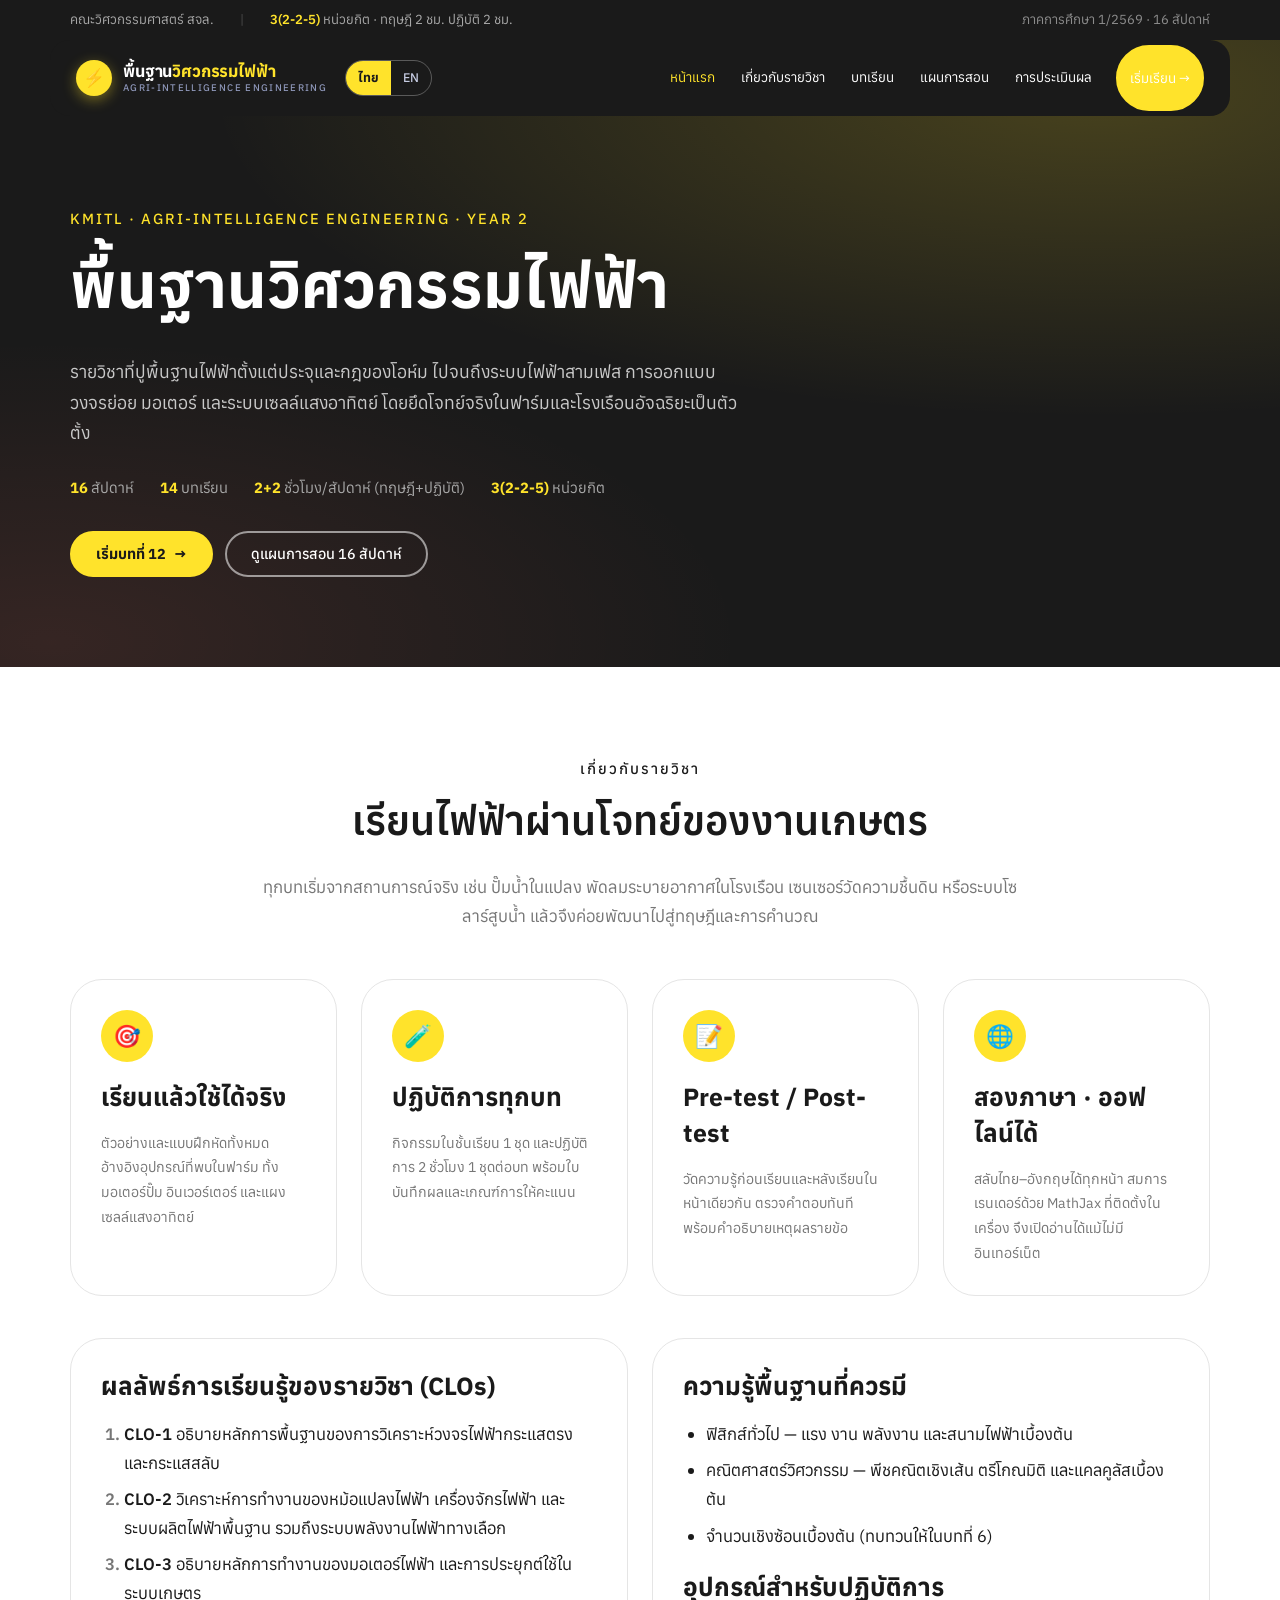
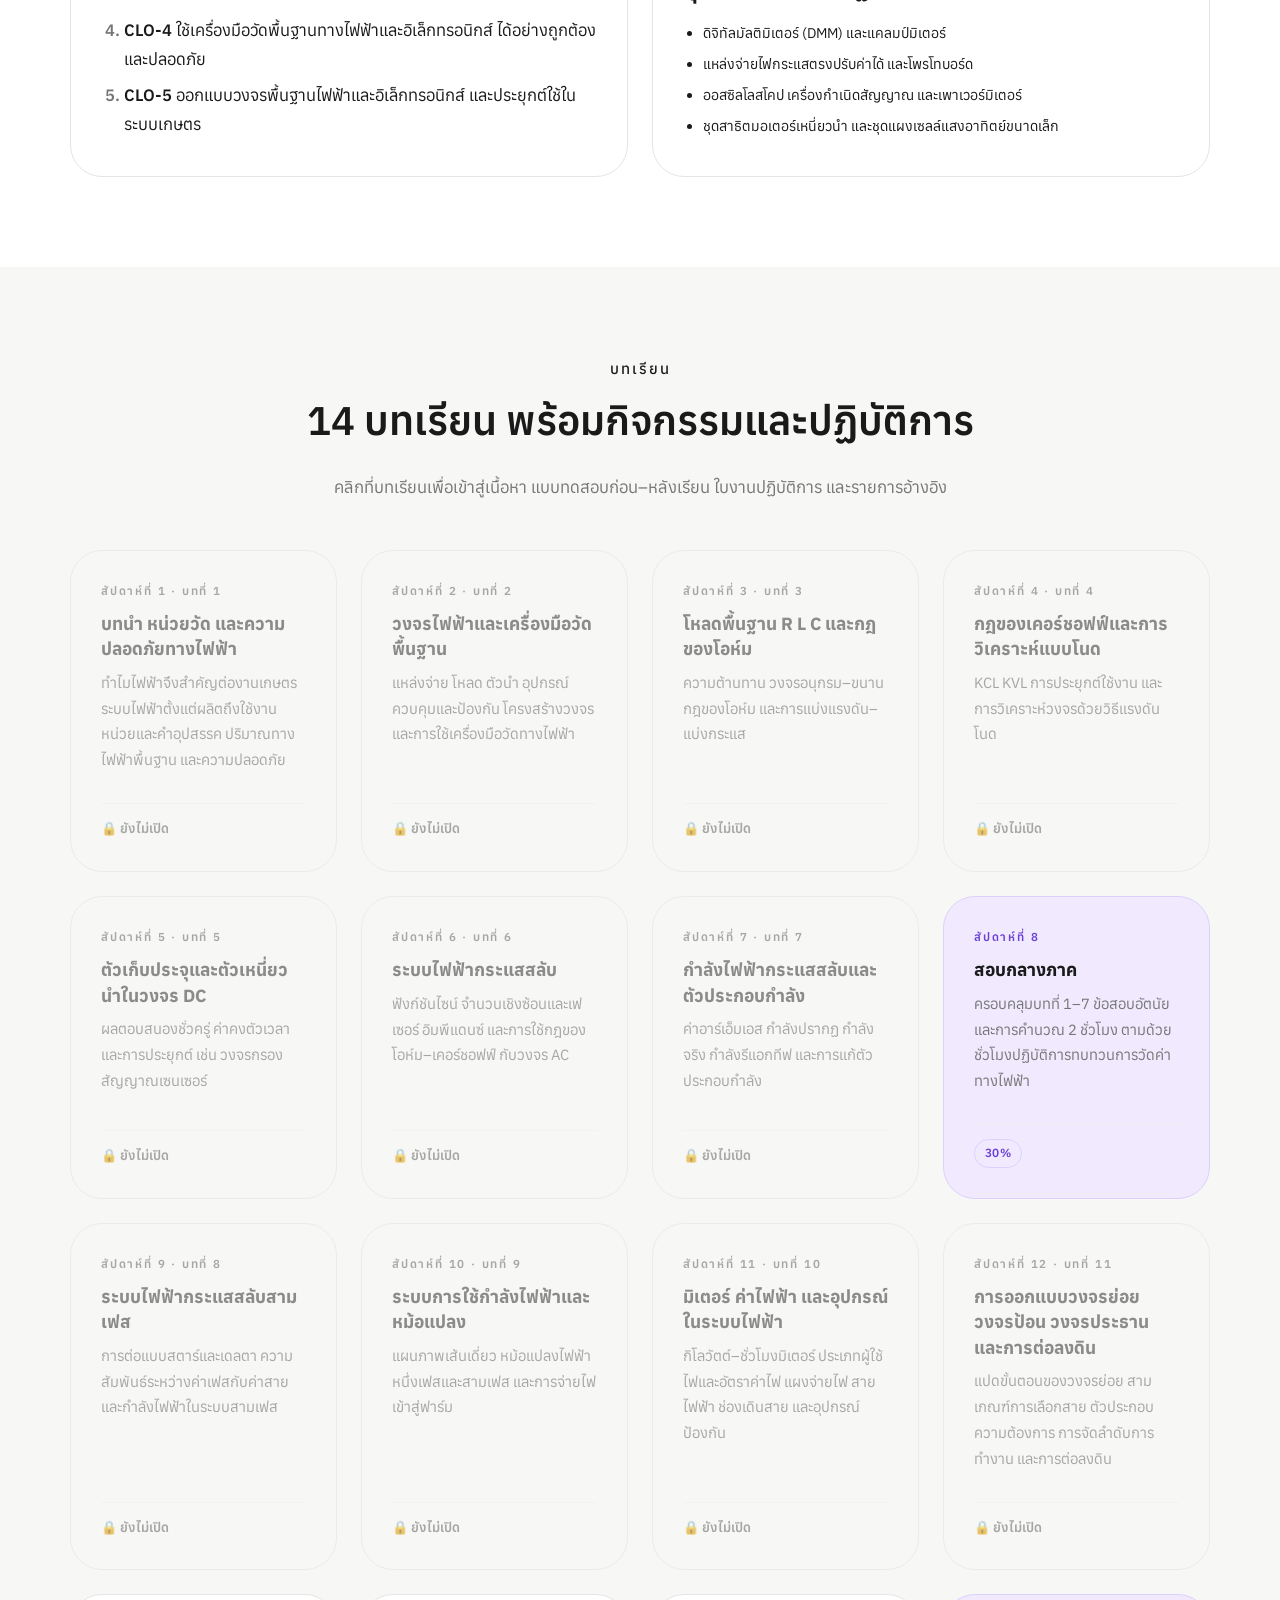
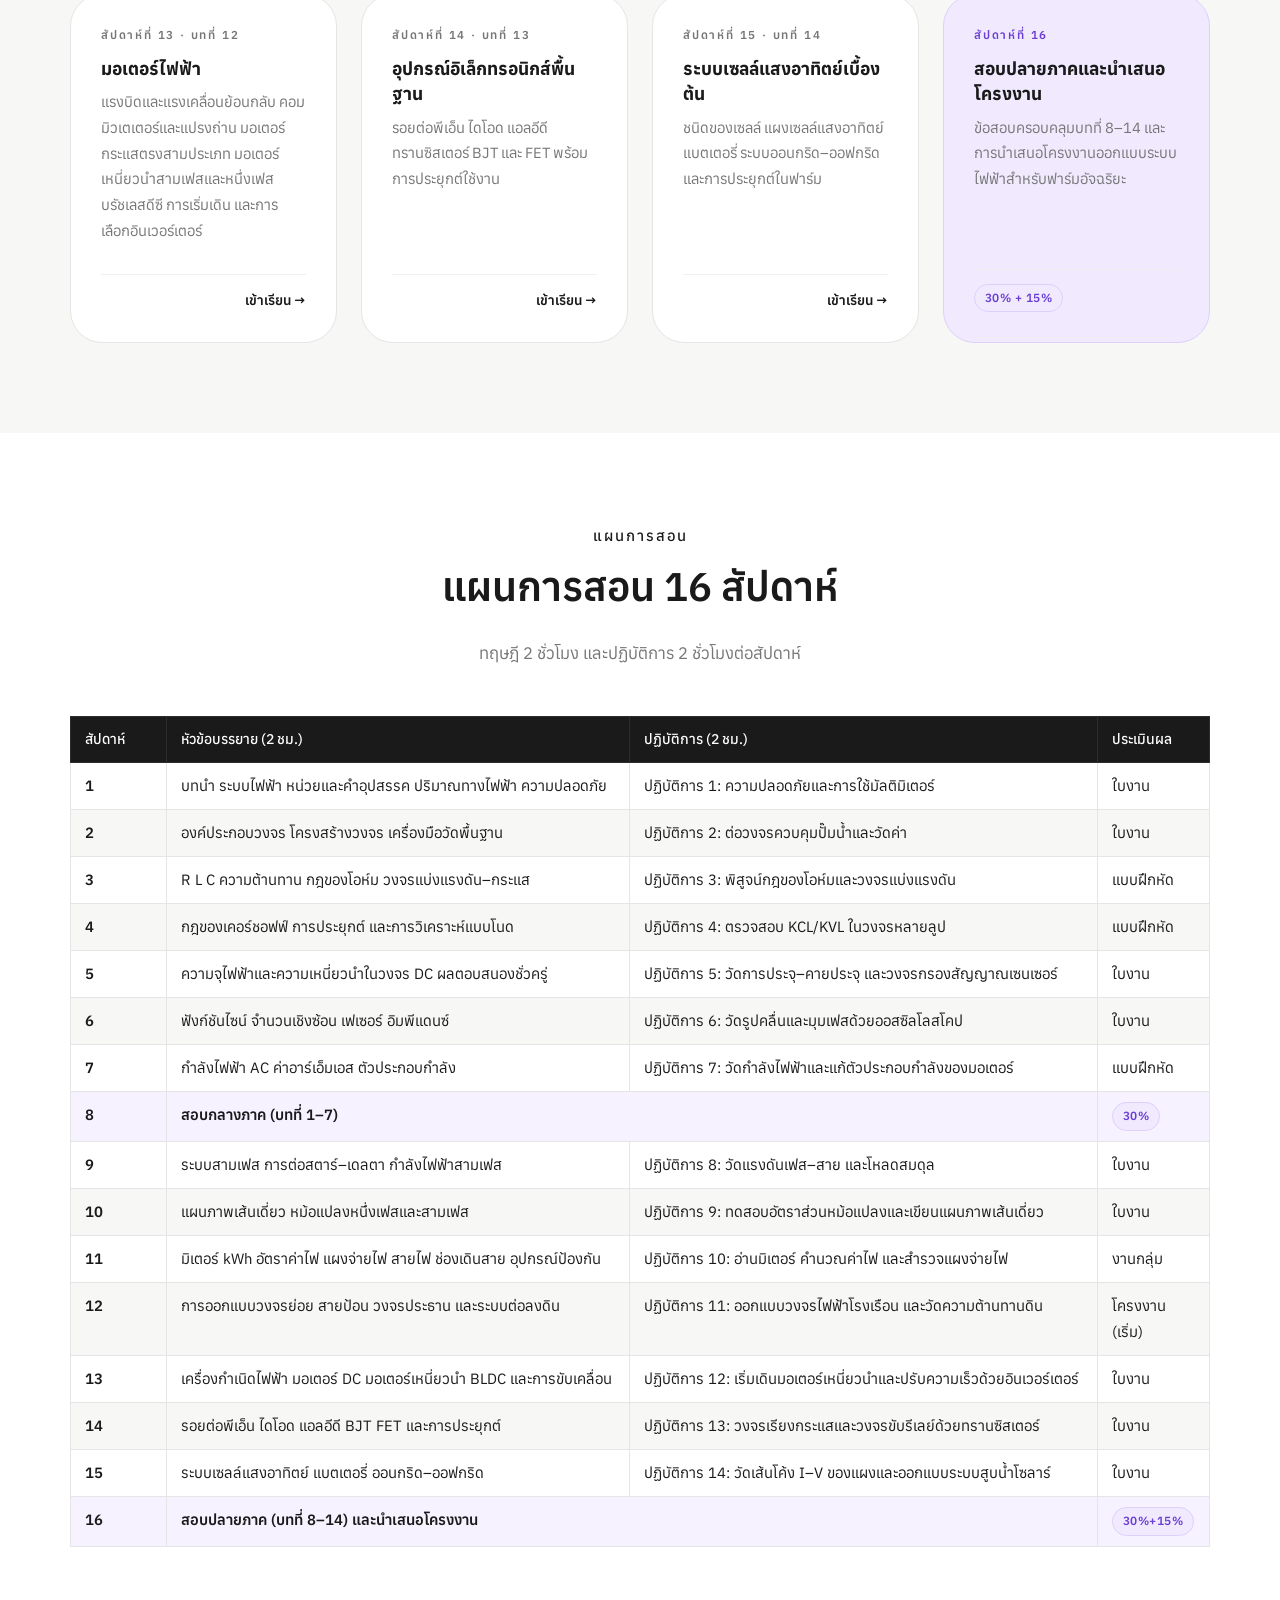
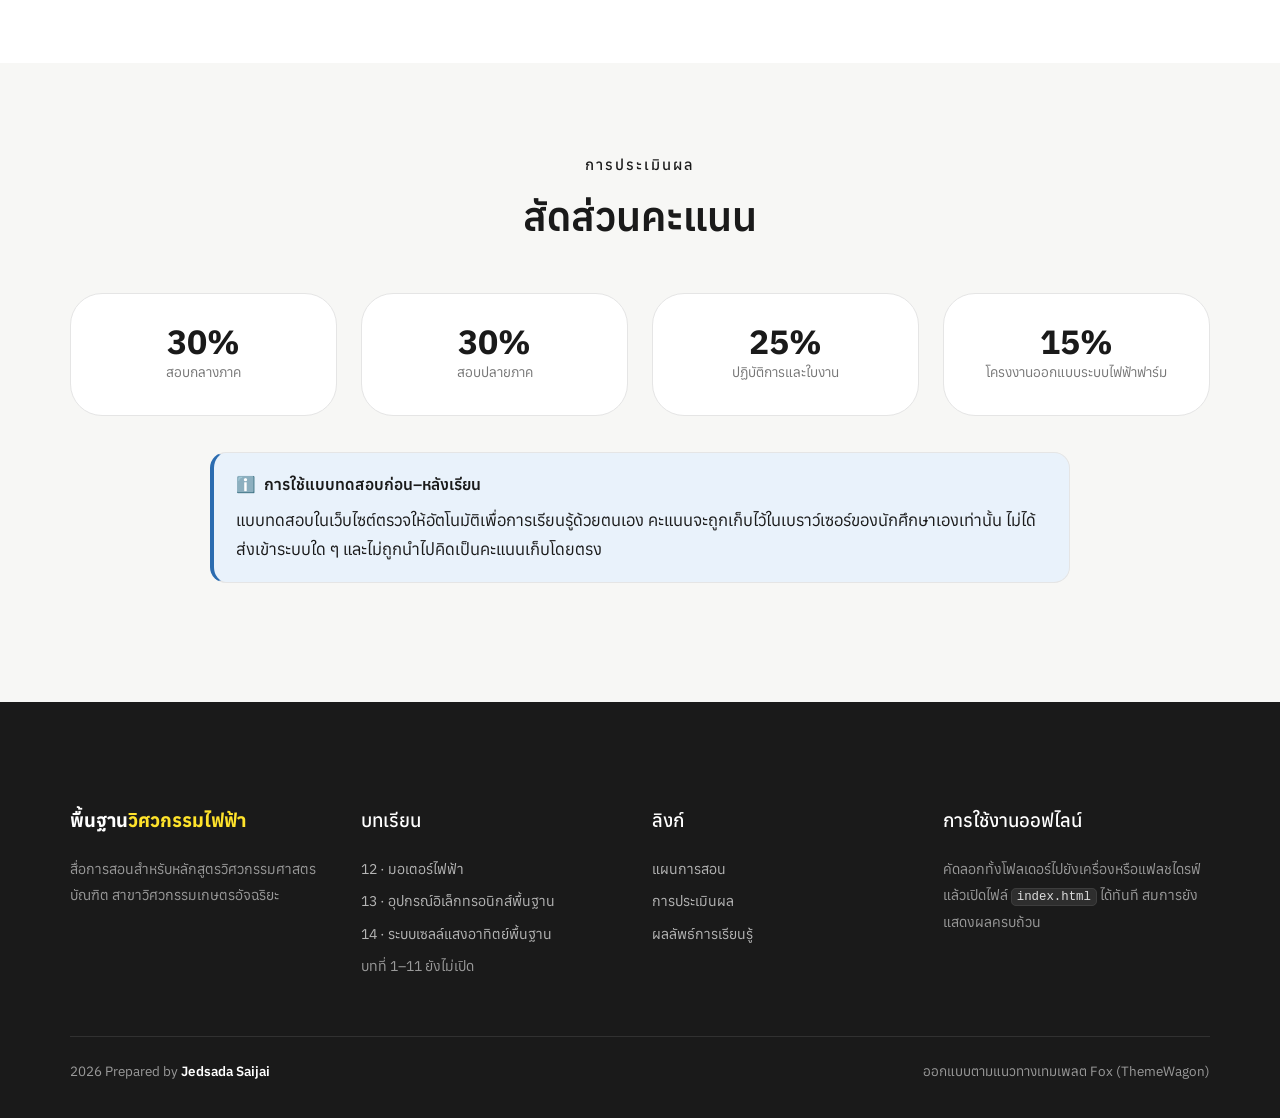
==== commit 9763b9dd: "Re-skin the site after Future London Academy Adopts that site's visual language: near-black #1a1a1a " ====
--- a/index.html
+++ b/index.html
@@ -8,7 +8,7 @@
 <meta name="author" content="Jedsada Saijai">
 <link rel="preconnect" href="https://fonts.googleapis.com">
 <link rel="preconnect" href="https://fonts.gstatic.com" crossorigin>
-<link href="https://fonts.googleapis.com/css2?family=Poppins:wght@400;500;600;700;800&family=Sarabun:wght@400;500;600;700&display=swap" rel="stylesheet">
+<link href="https://fonts.googleapis.com/css2?family=Archivo:wght@400;500;600;700;800&family=Anuphan:wght@400;500;600;700&display=swap" rel="stylesheet">
 <link rel="stylesheet" href="assets/css/style.css">
 <link rel="icon" href="data:image/svg+xml,<svg xmlns='http://www.w3.org/2000/svg' viewBox='0 0 100 100'><text y='.9em' font-size='90'>⚡</text></svg>">
 <script>
--- a/assets/css/style.css
+++ b/assets/css/style.css
@@ -2,68 +2,96 @@
    Fundamental of Electrical Engineering
    Agri-Intelligence Engineering (AIE) — KMITL
 
-   Stylesheet modelled on the "Fox" template (ThemeWagon / Colorlib):
-   its palette (#fd5f00 on #0d1128), Poppins type, the dark navbar floating in
-   a 1110px container over a washed hero, uppercase section sub-headings, and
-   the near-black footer — rebuilt here as a small standalone stylesheet so the
-   site keeps working offline with no Bootstrap or jQuery.
+   The visual language follows Future London Academy
+   (futurelondonacademy.co.uk): near-black #1a1a1a carrying a single bright
+   yellow #ffe32b, oversized uppercase display headings, very round corners
+   (20 to 32px), wide whitespace and almost no borders. Rebuilt here as one
+   small standalone stylesheet, so the site still opens from a file with no
+   framework and no network.
+
+   Two deliberate departures from that reference, both forced by what this
+   site has to carry:
+
+   1. Thai has no upper case, so `text-transform: uppercase` is applied to
+      the English spans alone. Setting it on a heading would leave the Thai
+      untouched and the two languages looking unrelated.
+
+   2. The yellow is a surface, never a text colour on white: #ffe32b on white
+      is about 1.5:1, far under the 4.5:1 that body text needs. It carries
+      dark text on top of it instead. For the same reason the figures keep
+      their own orange, blue and green linework, which stays legible as a
+      thin line where yellow would vanish.
 
    Copyright (c) 2026 Jedsada Saijai. All rights reserved.
    ========================================================================== */
 
 /* ---------------------------------------------------------------- 1. Tokens */
 :root {
-  /* Fox palette */
-  --fox-orange: #fd5f00;
-  --fox-orange-2: #fda638;
-  --fox-orange-dark: #d94f00;
-  --fox-orange-soft: #fff1e8;
-  --fox-navy: #0d1128;
-  --fox-navy-soft: #1a2040;
-  --fox-footer: #232323;
-  --fox-wash: #f1453d;
+  /* Reference palette */
+  --fla-black: #1a1a1a;
+  --fla-black-2: #2c2c2c;
+  --fla-yellow: #ffe32b;
+  --fla-yellow-dark: #e6cb13;
+  --fla-yellow-soft: #fffbe0;
+  --fla-coral: #ff7665;
+  --fla-grey: #e5e5e5;
+  --fla-grey-2: #999999;
 
   /* Semantic */
-  --brand: var(--fox-orange);
-  --brand-dark: var(--fox-orange-dark);
-  --brand-soft: var(--fox-orange-soft);
-  --ink: #212529;
-  --ink-2: #4a515a;
-  --ink-3: #6c757d;
-  --line: #e4e7ec;
-  --line-2: #eef1f5;
+  --brand: var(--fla-black);
+  --brand-dark: #000000;
+  --brand-soft: var(--fla-yellow-soft);
+  --accent: var(--fla-yellow);
+  --accent-dark: var(--fla-yellow-dark);
+  --ink: var(--fla-black);
+  --ink-2: #4a4a4a;
+  --ink-3: #767676;
+  --line: var(--fla-grey);
+  --line-2: #f0f0f0;
   --bg: #ffffff;
-  --bg-alt: #f7f8fa;
-  --bg-dark: var(--fox-navy);
-
-  --ok: #1f9d55;
-  --ok-soft: #e8f6ee;
-  --warn: #d98300;
-  --warn-soft: #fff6e5;
-  --bad: #d64545;
-  --bad-soft: #fdecec;
+  --bg-alt: #f7f7f5;
+  --surface-2: #f7f7f5;
+  --bg-dark: var(--fla-black);
+
+  --ok: #1f8a4c;
+  --ok-soft: #e9f6ee;
+  --warn: #b06f00;
+  --warn-soft: #fff6e0;
+  --bad: #d14836;
+  --bad-soft: #fdeceb;
   --info: #2b6cb0;
   --info-soft: #e9f2fb;
 
-  /* Type */
-  --font-sans: "Poppins", "Sarabun", "Noto Sans Thai", "Leelawadee UI",
+  /* Type. Archivo stands in for the reference's proprietary OnyFuture;
+     Anuphan is its Thai counterpart, geometric in the same way. */
+  --font-sans: "Archivo", "Anuphan", "Noto Sans Thai", "Leelawadee UI",
     "Tahoma", -apple-system, BlinkMacSystemFont, "Segoe UI", Arial, sans-serif;
-  --font-thai: "Sarabun", "Noto Sans Thai", "Leelawadee UI", "Tahoma",
-    "Poppins", sans-serif;
+  --font-thai: "Anuphan", "Noto Sans Thai", "Leelawadee UI", "Tahoma",
+    "Archivo", sans-serif;
   --font-mono: "JetBrains Mono", Consolas, "Liberation Mono", Menlo, monospace;
 
-  /* Shape */
-  --radius: 10px;
-  --radius-lg: 16px;
-  --shadow-sm: 0 1px 2px rgba(13, 17, 40, .06), 0 2px 8px rgba(13, 17, 40, .05);
-  --shadow: 0 6px 24px rgba(13, 17, 40, .08);
-  --shadow-lg: 0 18px 48px rgba(13, 17, 40, .14);
-
-  --container: 1110px;     /* Fox's container width */
+  /* Shape: round, in the reference's manner */
+  --radius: 16px;
+  --radius-md: 20px;
+  --radius-lg: 24px;
+  --radius-xl: 32px;
+  --radius-pill: 999px;
+  --shadow-sm: 0 1px 2px rgba(26, 26, 26, .05), 0 2px 10px rgba(26, 26, 26, .04);
+  --shadow: 0 8px 28px rgba(26, 26, 26, .07);
+  --shadow-lg: 0 22px 56px rgba(26, 26, 26, .12);
+
+  --container: 1180px;
   --reading: 820px;
   --nav-h: 76px;
   --topbar-h: 40px;
 }
+
+/* Uppercase belongs to the Latin text only: Thai has no upper case, and
+   asking for it would silently leave the two languages out of step. */
+.en { text-transform: inherit; }
+.u-caps .en,
+.hero .eyebrow .en,
+.section-head .eyebrow .en { text-transform: uppercase; letter-spacing: .06em; }
 
 /* -------------------------------------------------------------- 2. Reset */
 *, *::before, *::after { box-sizing: border-box; }
@@ -90,23 +118,28 @@
 hr { border: 0; border-top: 1px solid var(--line); margin: 2.5rem 0; }
 [hidden] { display: none !important; }
 
+/* The reference sets its headings large, tight and heavy, well apart from
+   the body text. Thai keeps a slightly looser line, needing room for its
+   vowels and tone marks above and below. */
 h1, h2, h3, h4, h5 {
-  font-weight: 600;
-  line-height: 1.3;
-  color: var(--fox-navy);
+  font-weight: 700;
+  line-height: 1.22;
+  color: var(--fla-black);
   margin: 0 0 .6em;
-  letter-spacing: -.01em;
-}
-h1 { font-size: clamp(2rem, 1.3rem + 2.8vw, 3.2rem); font-weight: 700; }
-h2 { font-size: clamp(1.55rem, 1.2rem + 1.6vw, 2.35rem); margin-top: 2.2em; }
-h3 { font-size: clamp(1.18rem, 1.05rem + .6vw, 1.45rem); margin-top: 1.8em; }
+  letter-spacing: -.018em;
+}
+html[lang="th"] h1, html[lang="th"] h2,
+html[lang="th"] h3, html[lang="th"] h4 { line-height: 1.38; letter-spacing: 0; }
+h1 { font-size: clamp(2.1rem, 1.3rem + 3.1vw, 3.5rem); font-weight: 800; }
+h2 { font-size: clamp(1.6rem, 1.2rem + 1.8vw, 2.5rem); margin-top: 2.4em; font-weight: 800; }
+h3 { font-size: clamp(1.2rem, 1.05rem + .7vw, 1.55rem); margin-top: 1.9em; }
 h4 { font-size: 1.08rem; margin-top: 1.5em; }
 p { margin: 0 0 1.1em; }
 ul, ol { margin: 0 0 1.2em; padding-left: 1.4em; }
 li { margin-bottom: .45em; }
 li::marker { color: var(--brand); font-weight: 600; }
 ol li::marker { color: var(--ink-3); }
-strong, b { font-weight: 600; color: var(--fox-navy); }
+strong, b { font-weight: 600; color: var(--fla-black); }
 code, kbd, samp {
   font-family: var(--font-mono);
   font-size: .88em;
@@ -138,7 +171,7 @@
 }
 .container-reading { max-width: var(--reading); }
 
-/* Fox uses 7em of section padding */
+/* Wide section padding: the reference gives its content a lot of air */
 .section { padding: clamp(54px, 7vw, 112px) 0; }
 .section-alt { background: var(--bg-alt); }
 .section-dark { background: var(--bg-dark); color: #cfd4e4; }
@@ -149,13 +182,14 @@
 .grid-3 { grid-template-columns: repeat(auto-fit, minmax(255px, 1fr)); }
 .grid-4 { grid-template-columns: repeat(auto-fit, minmax(210px, 1fr)); }
 
-/* Fox's .heading-section */
+/* Section heading block */
 .section-head { max-width: 760px; margin-bottom: 3rem; }
 .section-head.center { margin-inline: auto; text-align: center; }
 .section-head h2 { margin-top: 0; font-weight: 600; }
 .section-head p { color: var(--ink-3); font-size: 1.04rem; margin-bottom: 0; }
 
-/* Fox's .subheading — uppercase, widely tracked, above the heading */
+/* The small tracked label above a heading. Uppercase reaches the Latin
+   text only, Thai having no upper case to apply it to. */
 .eyebrow {
   display: block;
   font-size: .92rem;
@@ -165,12 +199,12 @@
   color: var(--brand);
   margin-bottom: .55rem;
 }
-.hero .eyebrow { color: var(--fox-orange-2); }
+.hero .eyebrow { color: var(--fla-yellow); }
 
 /* ------------------------------------------------------------ 5. Top bar */
 .topbar {
-  background: var(--fox-navy-soft);
-  color: #b9c0d8;
+  background: var(--fla-black);
+  color: #a8a8a8;
   font-size: .82rem;
   line-height: var(--topbar-h);
   height: var(--topbar-h);
@@ -185,14 +219,15 @@
   gap: 8px 26px;
   flex-wrap: wrap;
 }
-.topbar .sep { color: #4b5480; }
-.topbar .right { margin-left: auto; color: #8f98bb; }
-.topbar b { color: #fff; font-weight: 500; }
+.topbar .sep { color: #4a4a4a; }
+.topbar .right { margin-left: auto; color: #8c8c8c; }
+.topbar b { color: var(--fla-yellow); font-weight: 600; }
 @media (max-width: 720px) { .topbar { display: none; } }
 
 /* ------------------------------------------------------------ 6. Navbar */
-/* Fox floats a dark 1110px bar over the hero; the outer strip is transparent
-   until the page is scrolled, when it fills in so content cannot show through */
+/* A dark bar floats over the hero on a rounded block, as the reference
+   does; the outer strip stays transparent until the page is scrolled,
+   when it fills in so that content cannot show through behind it. */
 .nav {
   position: sticky;
   top: 0;
@@ -210,7 +245,8 @@
   margin-inline: auto;
   min-height: var(--nav-h);
   padding-inline: 26px;
-  background: var(--fox-navy);
+  background: var(--fla-black);
+  border-radius: var(--radius-md);
   display: flex;
   align-items: center;
   gap: 18px;
@@ -228,16 +264,16 @@
   white-space: nowrap;
 }
 .brand:hover { text-decoration: none; color: #fff; }
-/* Fox picks out part of its wordmark in the accent colour */
-.brand .hi { color: var(--fox-orange-2); }
+/* Part of the wordmark is picked out in the accent colour */
+.brand .hi { color: var(--fla-yellow); }
 .brand-mark {
   width: 36px; height: 36px;
   display: grid; place-items: center;
-  background: var(--brand);
-  color: #fff;
-  border-radius: 9px;
+  background: var(--fla-yellow);
+  color: var(--fla-black);
+  border-radius: var(--radius-pill);
   font-size: 1.1rem;
-  box-shadow: 0 4px 14px rgba(253, 95, 0, .45);
+  box-shadow: 0 4px 14px rgba(255, 227, 43, .40);
 }
 .brand small {
   display: block;
@@ -265,14 +301,14 @@
   font-weight: 400;
   color: #fff;
 }
-.nav-links a:hover { color: var(--fox-orange-2); text-decoration: none; }
-.nav-links a.active { color: var(--fox-orange-2); }
+.nav-links a:hover { color: var(--fla-yellow); text-decoration: none; }
+.nav-links a.active { color: var(--fla-yellow); }
 .nav-links .btn { margin-left: 10px; }
 
 .lang-switch {
   display: inline-flex;
   border: 1px solid rgba(255, 255, 255, .28);
-  border-radius: 6px;
+  border-radius: var(--radius-pill);
   overflow: hidden;
 }
 .lang-switch button {
@@ -286,13 +322,15 @@
   color: #c7cde4;
 }
 .lang-switch button:hover { color: #fff; }
-.lang-switch button[aria-pressed="true"] { background: var(--brand); color: #fff; }
+.lang-switch button[aria-pressed="true"] {
+  background: var(--fla-yellow); color: var(--fla-black); font-weight: 700;
+}
 
 .nav-toggle {
   display: none;
   border: 1px solid rgba(255, 255, 255, .28);
   background: transparent;
-  border-radius: 6px;
+  border-radius: var(--radius-pill);
   width: 42px; height: 40px;
   cursor: pointer;
   font-size: 1.15rem;
@@ -302,8 +340,8 @@
 /* The full wordmark plus the menu needs the whole 1110px bar, so the
    collapsed menu takes over as soon as the container starts to shrink. */
 @media (max-width: 1109px) {
-  .nav { background: var(--fox-navy); }
-  .nav.is-stuck { background: var(--fox-navy); backdrop-filter: none; }
+  .nav { background: var(--fla-black); }
+  .nav.is-stuck { background: var(--fla-black); backdrop-filter: none; }
   .nav-inner { padding-inline: 20px; position: relative; }
   .nav-toggle { display: block; order: 3; }
   .lang-switch { order: 2; margin-left: auto; }
@@ -314,7 +352,7 @@
     flex-direction: column;
     align-items: stretch;
     gap: 0;
-    background: var(--fox-navy);
+    background: var(--fla-black);
     box-shadow: var(--shadow);
     padding: 6px 20px 18px;
     max-height: calc(100vh - var(--nav-h));
@@ -331,41 +369,51 @@
   position: relative;
   margin-top: calc(-1 * var(--nav-h));
   padding: calc(var(--nav-h) + clamp(48px, 7vw, 104px)) 0 clamp(56px, 7vw, 104px);
-  background: #0d1128 url("../img/hero-bg.svg") center / cover no-repeat;
-  color: #e8ebf5;
+  background: var(--fla-black);
+  color: #ededed;
   overflow: hidden;
 }
-/* Fox washes its hero photo with a flat colour overlay */
+/* Two soft washes lift the flat black hero without needing a photograph */
 .hero::before {
   content: "";
   position: absolute;
   inset: 0;
   background:
-    linear-gradient(115deg, rgba(253, 95, 0, .30) 0%, rgba(241, 69, 61, .16) 38%,
-                    rgba(13, 17, 40, .62) 74%, rgba(13, 17, 40, .86) 100%);
+    radial-gradient(120% 90% at 86% 8%, rgba(255, 227, 43, .20) 0%,
+                    rgba(255, 227, 43, 0) 58%),
+    radial-gradient(90% 80% at 4% 96%, rgba(255, 118, 101, .12) 0%,
+                    rgba(255, 118, 101, 0) 60%);
   pointer-events: none;
 }
 .hero > .container { position: relative; z-index: 1; }
-.hero h1 { color: #fff; margin-bottom: .45em; text-shadow: 0 2px 24px rgba(0, 0, 0, .35); }
-.hero p.lead { font-size: 1.12rem; color: #d3d8ea; max-width: 60ch; }
+.hero h1 {
+  color: #fff;
+  margin-bottom: .42em;
+  font-size: clamp(2.1rem, 5.4vw, 3.9rem);
+  font-weight: 800;
+  line-height: 1.02;
+  letter-spacing: -.022em;
+}
+.hero h1 .en { text-transform: uppercase; }
+.hero p.lead { font-size: 1.1rem; color: #c9c9c9; max-width: 62ch; }
 .hero-meta {
   display: flex;
   flex-wrap: wrap;
   gap: 10px 26px;
   margin-top: 26px;
   font-size: .92rem;
-  color: #b0b8d4;
-}
-.hero-meta strong { color: #fff; font-weight: 600; }
+  color: #a8a8a8;
+}
+.hero-meta strong { color: var(--fla-yellow); font-weight: 700; }
 
 .breadcrumb {
-  font-size: .84rem;
-  color: #9aa3c4;
+  font-size: .82rem;
+  color: #8c8c8c;
   margin-bottom: 1.1rem;
-  letter-spacing: .02em;
-}
-.breadcrumb a { color: #d3d8ea; }
-.breadcrumb a:hover { color: var(--fox-orange-2); }
+  letter-spacing: .03em;
+}
+.breadcrumb a { color: #d4d4d4; }
+.breadcrumb a:hover { color: var(--fla-yellow); }
 
 /* ----------------------------------------------------------- 8. Buttons */
 .btn {
@@ -373,7 +421,7 @@
   align-items: center;
   gap: 8px;
   border: 2px solid transparent;
-  border-radius: 6px;
+  border-radius: var(--radius-pill);
   padding: 11px 24px;
   font: inherit;
   font-size: .9rem;
@@ -385,18 +433,25 @@
 }
 .btn:hover { text-decoration: none; transform: translateY(-1px); }
 .btn:active { transform: translateY(0); }
+/* The reference's signature control: a yellow pill carrying black text. */
 .btn-primary {
-  background: var(--brand);
-  border-color: var(--brand);
-  color: #fff;
-  box-shadow: 0 6px 18px rgba(253, 95, 0, .32);
-}
-.btn-primary:hover { background: var(--brand-dark); border-color: var(--brand-dark); color: #fff; }
-.btn-outline { border-color: var(--line); background: #fff; color: var(--fox-navy); }
-.btn-outline:hover { border-color: var(--brand); color: var(--brand); }
+  background: var(--fla-yellow);
+  border-color: var(--fla-yellow);
+  color: var(--fla-black);
+  font-weight: 700;
+  box-shadow: none;
+}
+.btn-primary:hover {
+  background: var(--fla-yellow-dark);
+  border-color: var(--fla-yellow-dark);
+  color: var(--fla-black);
+}
+/* On the dark hero a yellow pill still reads, so only the outline changes. */
+.btn-outline { border-color: var(--fla-black); background: #fff; color: var(--fla-black); font-weight: 600; }
+.btn-outline:hover { background: var(--fla-black); color: #fff; }
 .btn-ghost { background: transparent; color: #fff; border-color: rgba(255, 255, 255, .55); }
-.btn-ghost:hover { background: #fff; color: var(--fox-navy); border-color: #fff; }
-.btn-sm { padding: 7px 15px; font-size: .82rem; border-width: 1px; }
+.btn-ghost:hover { background: #fff; color: var(--fla-black); border-color: #fff; }
+.btn-sm { padding: 8px 17px; font-size: .82rem; border-width: 2px; }
 .btn[disabled] { opacity: .5; cursor: not-allowed; transform: none; }
 .btn-row { display: flex; flex-wrap: wrap; gap: 12px; margin-top: 30px; }
 
@@ -404,21 +459,26 @@
 .card {
   background: #fff;
   border: 1px solid var(--line);
-  border-radius: var(--radius-lg);
-  padding: 26px;
-  box-shadow: var(--shadow-sm);
+  border-radius: var(--radius-xl);
+  padding: 30px;
+  box-shadow: none;
   transition: transform .2s ease, box-shadow .2s ease, border-color .2s ease;
 }
 .card h3 { margin-top: 0; }
 .card > :last-child { margin-bottom: 0; }
-.card-link:hover { transform: translateY(-4px); box-shadow: var(--shadow); border-color: #f3d4c0; text-decoration: none; }
+.card-link:hover {
+  transform: translateY(-4px);
+  box-shadow: var(--shadow);
+  border-color: var(--fla-black);
+  text-decoration: none;
+}
 
 .icon-box {
   width: 52px; height: 52px;
   display: grid; place-items: center;
   border-radius: 50%;
-  background: var(--brand-soft);
-  color: var(--brand);
+  background: var(--fla-yellow);
+  color: var(--fla-black);
   font-size: 1.4rem;
   margin-bottom: 18px;
 }
@@ -428,10 +488,10 @@
 .ch-card .ch-week {
   font-size: .72rem;
   font-weight: 600;
-  letter-spacing: 1.6px;
+  letter-spacing: 1.8px;
   text-transform: uppercase;
-  color: var(--brand);
-  margin-bottom: 8px;
+  color: var(--ink-3);
+  margin-bottom: 10px;
 }
 .ch-card h3 { font-size: 1.1rem; margin-bottom: .5rem; }
 .ch-card p { color: var(--ink-3); font-size: .92rem; flex-grow: 1; }
@@ -459,7 +519,7 @@
   color: var(--ink-2);
   border: 1px solid var(--line);
 }
-.badge-brand { background: var(--brand-soft); color: var(--brand-dark); border-color: #ffd9c2; }
+.badge-brand { background: var(--fla-yellow); color: var(--fla-black); border-color: transparent; }
 .badge-ok { background: var(--ok-soft); color: var(--ok); border-color: #c6e8d5; }
 .badge-info { background: var(--info-soft); color: var(--info); border-color: #cfe1f5; }
 .badge-exam { background: #f1eaff; color: #6b3fd4; border-color: #ddd0fb; }
@@ -547,7 +607,7 @@
   align-items: center;
   gap: 8px;
   font-weight: 600;
-  color: var(--fox-navy);
+  color: var(--fla-black);
   margin-bottom: .5em;
   font-size: .98rem;
 }
@@ -568,7 +628,7 @@
   box-shadow: var(--shadow-sm);
 }
 .example-head {
-  background: var(--fox-navy);
+  background: var(--fla-black);
   color: #fff;
   padding: 11px 20px;
   font-weight: 600;
@@ -617,11 +677,11 @@
   vertical-align: top;
 }
 thead th {
-  background: var(--fox-navy);
+  background: var(--fla-black);
   color: #fff;
   font-weight: 500;
   font-size: .88rem;
-  border-color: var(--fox-navy-soft);
+  border-color: var(--fla-black-2);
 }
 tbody tr:nth-child(even) { background: var(--bg-alt); }
 tbody tr:hover { background: var(--brand-soft); }
@@ -644,7 +704,7 @@
   color: var(--ink-3);
   line-height: 1.6;
 }
-figcaption b { color: var(--fox-navy); }
+figcaption b { color: var(--fla-black); }
 
 /* Animated figures — the state lives in data-anim on the box, so the button
    label and the animation are driven entirely by CSS.                      */
@@ -711,7 +771,7 @@
 .quiz-head {
   padding: 20px 24px;
   border-bottom: 1px solid var(--line);
-  background: linear-gradient(120deg, var(--fox-navy), var(--fox-navy-soft));
+  background: linear-gradient(120deg, var(--fla-black), var(--fla-black-2));
   color: #fff;
 }
 .quiz-head h3 { color: #fff; margin: 0 0 .25em; font-size: 1.16rem; }
@@ -772,8 +832,16 @@
   padding-top: 18px;
   border-top: 1px solid var(--line);
 }
-.quiz-score { font-weight: 600; color: var(--fox-navy); }
-.quiz-score .pct { color: var(--brand); font-size: 1.2rem; font-weight: 700; }
+.quiz-score { font-weight: 600; color: var(--fla-black); }
+.quiz-score .pct {
+  display: inline-block;
+  background: var(--fla-yellow);
+  color: var(--fla-black);
+  border-radius: var(--radius-pill);
+  padding: 2px 12px;
+  font-size: 1.2rem;
+  font-weight: 800;
+}
 
 /* --------------------------------------------------- 16. Activity & Lab */
 .activity, .lab {
@@ -807,7 +875,7 @@
   width: 27px; height: 27px;
   display: grid; place-items: center;
   border-radius: 50%;
-  background: var(--fox-navy);
+  background: var(--fla-black);
   color: #fff;
   font-size: .82rem;
   font-weight: 600;
@@ -817,7 +885,7 @@
 .datasheet input[type="text"], .datasheet input[type="number"] {
   width: 100%;
   border: 1px solid var(--line);
-  border-radius: 6px;
+  border-radius: var(--radius-pill);
   padding: 6px 9px;
   font: inherit;
   font-size: .9rem;
@@ -873,12 +941,12 @@
   font-size: .74rem; font-weight: 600; letter-spacing: 1.4px;
   text-transform: uppercase; color: var(--ink-3);
 }
-.chapter-nav .ttl { font-weight: 600; color: var(--fox-navy); }
+.chapter-nav .ttl { font-weight: 600; color: var(--fla-black); }
 .chapter-nav .next { text-align: right; }
 
-/* Fox's near-black footer */
+/* Near-black footer, continuing the hero */
 .site-foot {
-  background: var(--fox-footer);
+  background: var(--fla-black);
   color: #9a9a9a;
   padding: clamp(48px, 6vw, 96px) 0 34px;
   font-size: .88rem;
@@ -891,10 +959,10 @@
   letter-spacing: 0;
   margin-bottom: 1.4rem;
 }
-.site-foot .foot-logo { color: var(--brand); font-weight: 700; }
-.site-foot .foot-logo .hi { color: var(--fox-orange-2); }
+.site-foot .foot-logo { color: #ffffff; font-weight: 800; }
+.site-foot .foot-logo .hi { color: var(--fla-yellow); }
 .site-foot a { color: #b6b6b6; }
-.site-foot a:hover { color: var(--brand); text-decoration: none; }
+.site-foot a:hover { color: var(--fla-yellow); text-decoration: none; }
 .site-foot ul { list-style: none; padding: 0; }
 .site-foot li { margin-bottom: .45em; }
 .site-foot code { background: #2e2e2e; border-color: #3d3d3d; color: #ddd; }
@@ -960,3 +1028,48 @@
   color: var(--ink-3);
   letter-spacing: .01em;
 }
+
+/* ---------------------------------------------------------------- Photos
+   A grid of photographs inside a figure. Each cell carries its own short
+   label and the credit the licence requires, so a photograph is never
+   separated from the person it belongs to. */
+.photo-grid {
+  display: grid;
+  grid-template-columns: repeat(auto-fit, minmax(230px, 1fr));
+  gap: 16px;
+}
+.photo {
+  background: #fff;
+  border: 1px solid var(--line);
+  border-radius: var(--radius-md, 10px);
+  overflow: hidden;
+  display: flex;
+  flex-direction: column;
+}
+.photo img {
+  display: block;
+  width: 100%;
+  height: 190px;
+  object-fit: cover;
+  background: #eef1f5;
+}
+.photo-body { padding: 10px 12px 12px; }
+.photo-ttl {
+  font-size: .92rem;
+  font-weight: 700;
+  color: var(--ink);
+  margin-bottom: 3px;
+}
+.photo-txt { font-size: .82rem; color: var(--ink-2); line-height: 1.5; }
+.photo-cred {
+  display: block;
+  margin-top: 7px;
+  font-size: .7rem;
+  color: var(--ink-3);
+}
+.photo-cred a { color: var(--ink-3); text-decoration: underline; }
+.photo-cred a:hover { color: var(--brand); }
+
+@media (max-width: 560px) {
+  .photo img { height: 168px; }
+}
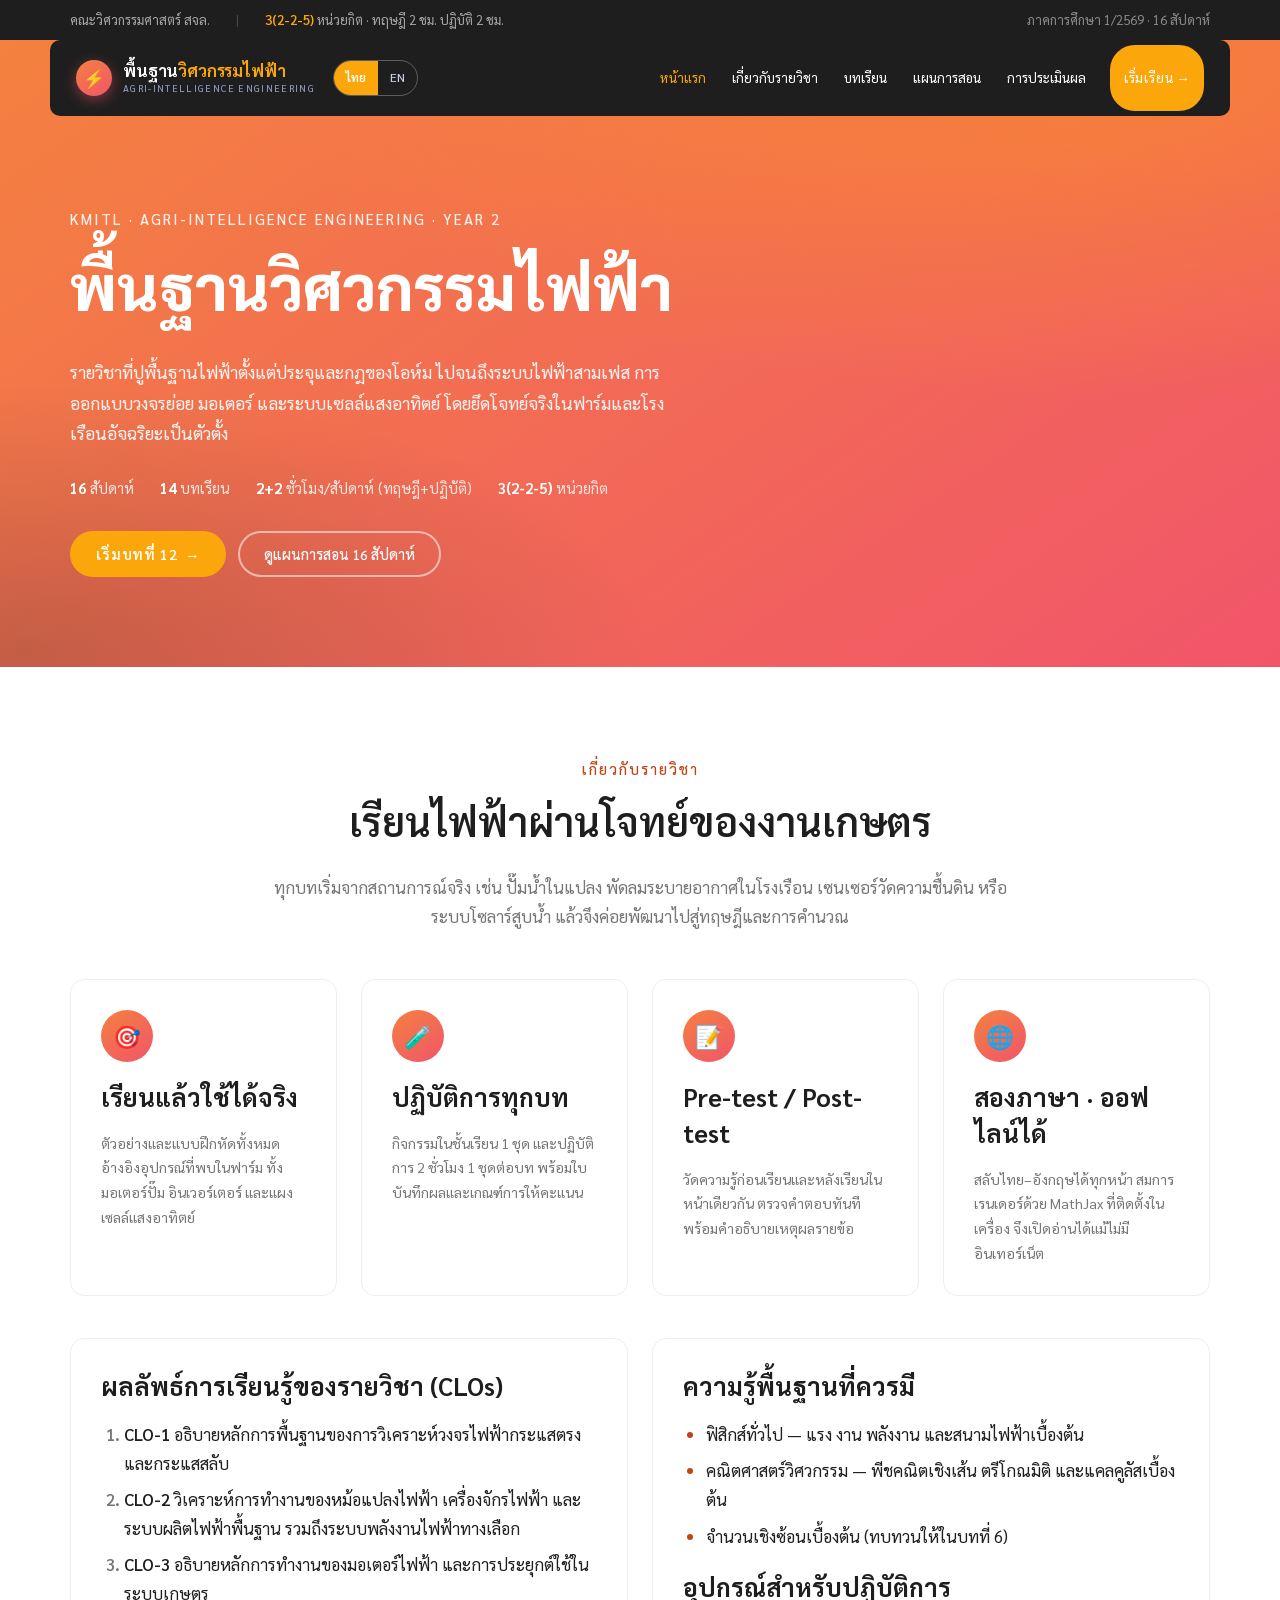
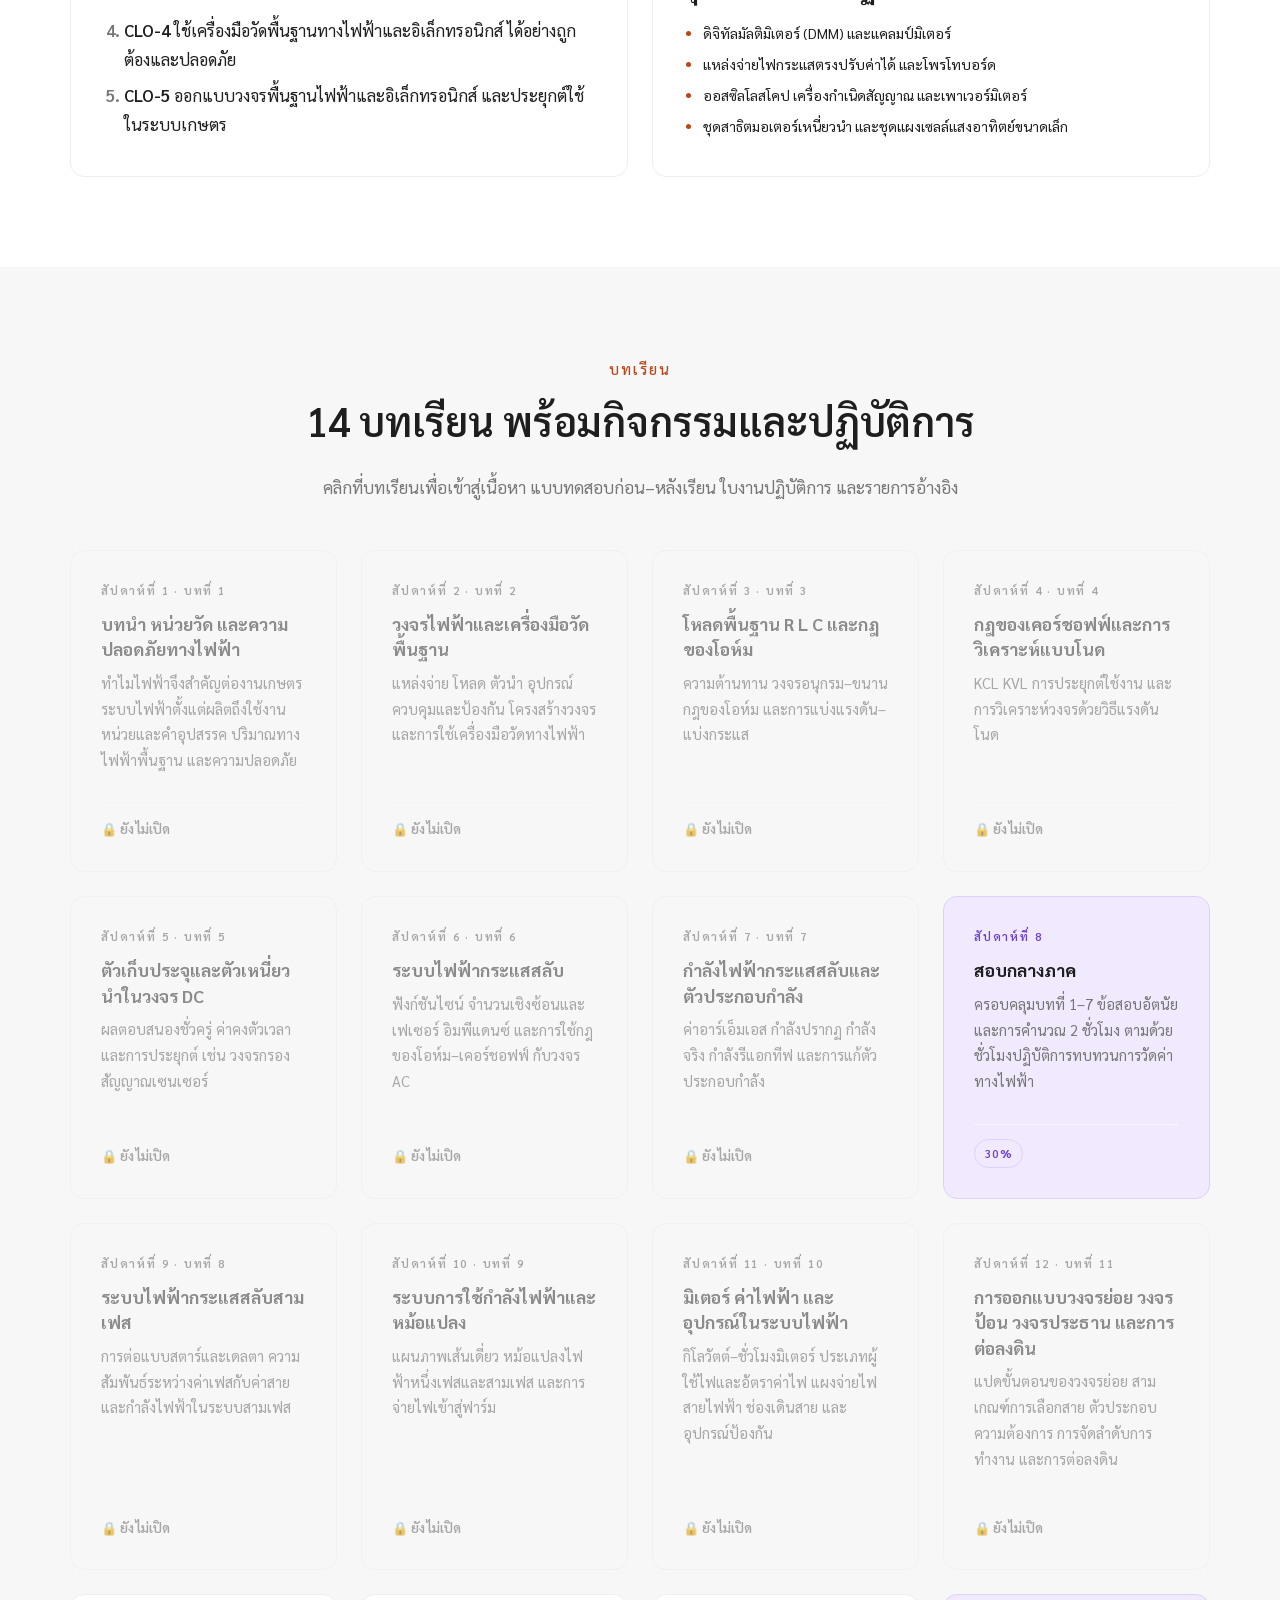
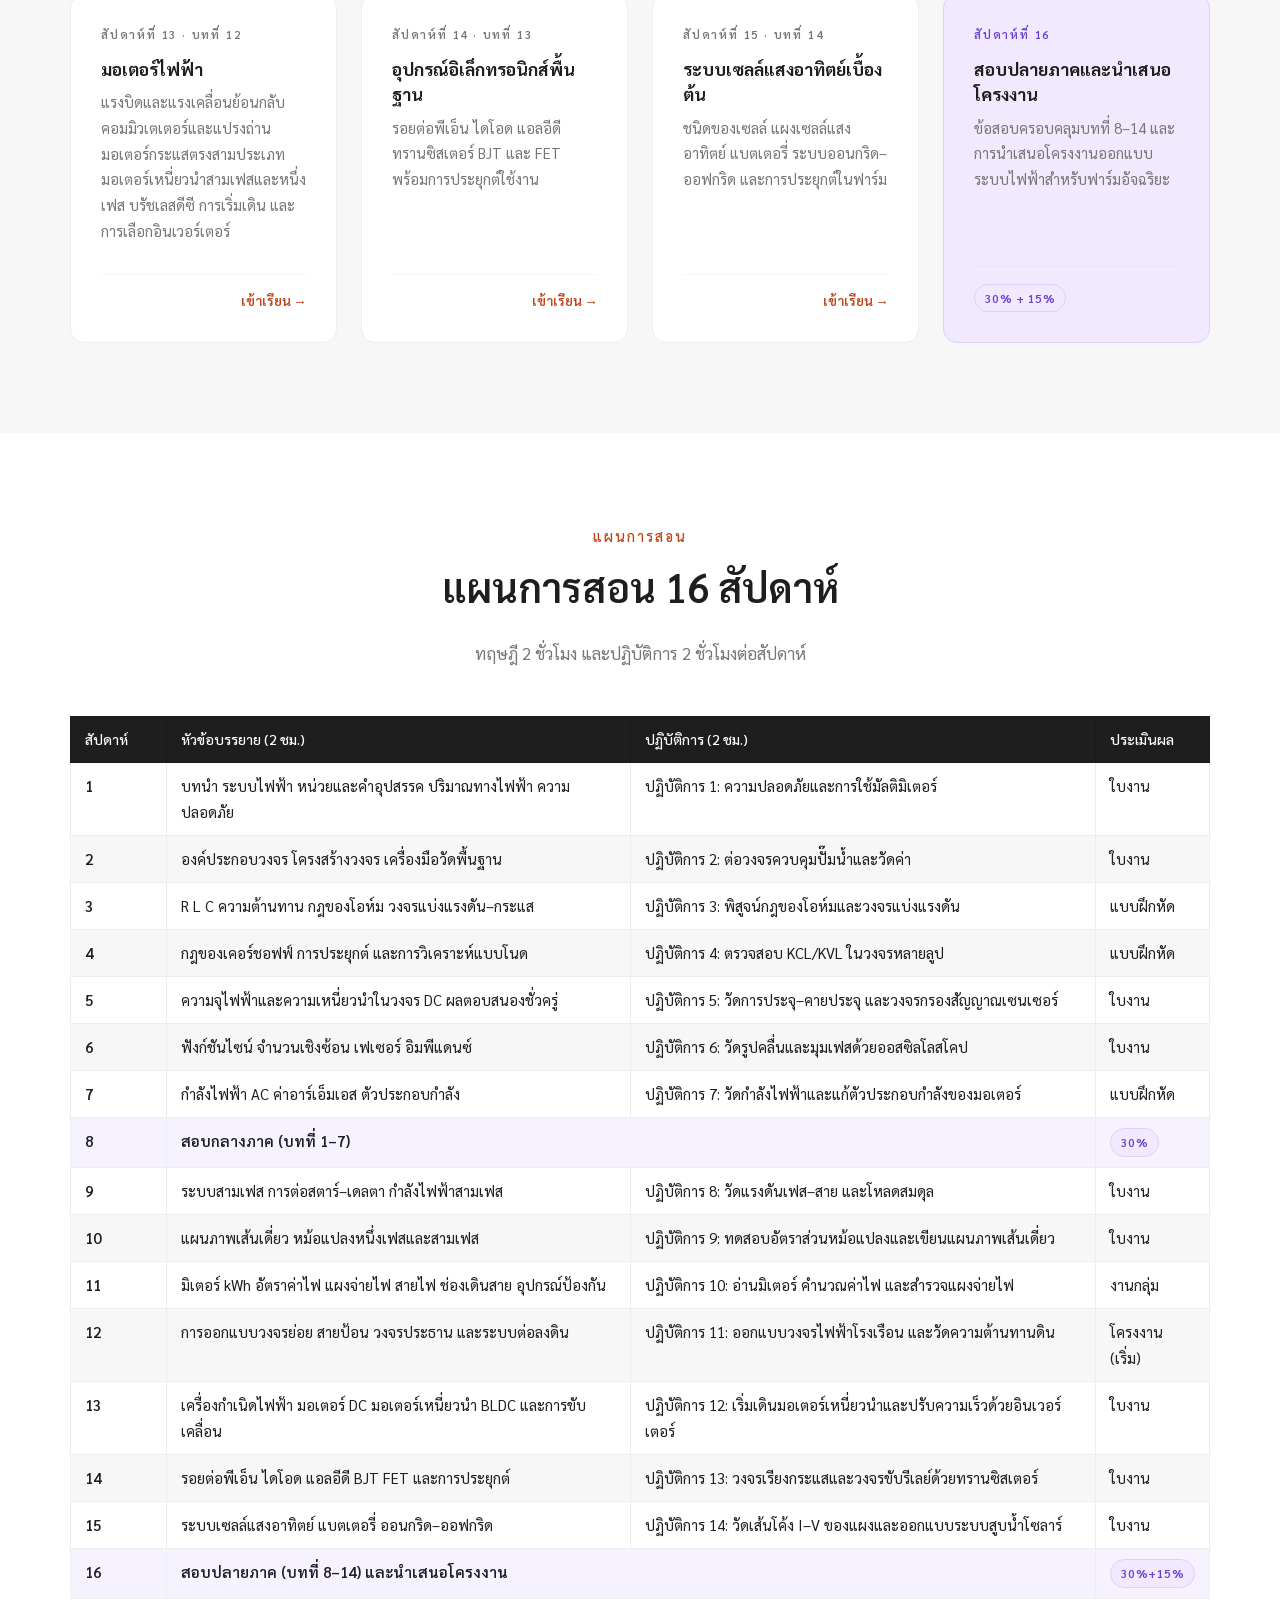
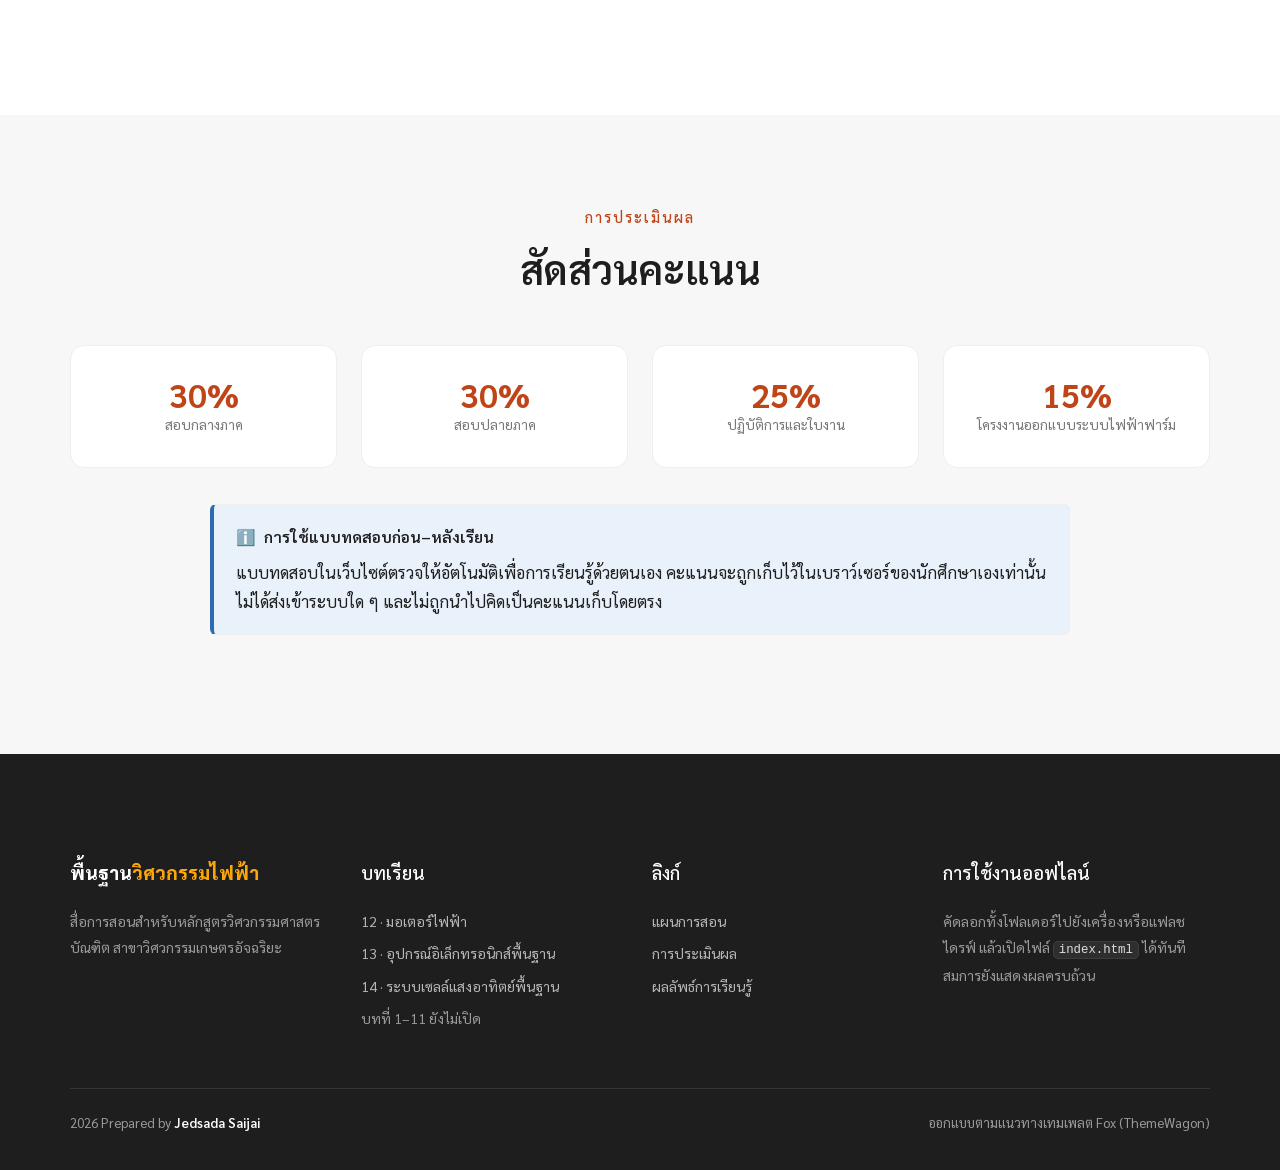
==== commit 2a943534: "Re-skin the site after templatemo's Lava landing page Replaces the previous skin with that template'" ====
--- a/index.html
+++ b/index.html
@@ -8,7 +8,7 @@
 <meta name="author" content="Jedsada Saijai">
 <link rel="preconnect" href="https://fonts.googleapis.com">
 <link rel="preconnect" href="https://fonts.gstatic.com" crossorigin>
-<link href="https://fonts.googleapis.com/css2?family=Archivo:wght@400;500;600;700;800&family=Anuphan:wght@400;500;600;700&display=swap" rel="stylesheet">
+<link href="https://fonts.googleapis.com/css2?family=Poppins:wght@300;400;500;600;700;800&family=Sarabun:wght@400;500;600;700&display=swap" rel="stylesheet">
 <link rel="stylesheet" href="assets/css/style.css">
 <link rel="icon" href="data:image/svg+xml,<svg xmlns='http://www.w3.org/2000/svg' viewBox='0 0 100 100'><text y='.9em' font-size='90'>⚡</text></svg>">
 <script>
--- a/assets/css/style.css
+++ b/assets/css/style.css
@@ -2,25 +2,26 @@
    Fundamental of Electrical Engineering
    Agri-Intelligence Engineering (AIE) — KMITL
 
-   The visual language follows Future London Academy
-   (futurelondonacademy.co.uk): near-black #1a1a1a carrying a single bright
-   yellow #ffe32b, oversized uppercase display headings, very round corners
-   (20 to 32px), wide whitespace and almost no borders. Rebuilt here as one
-   small standalone stylesheet, so the site still opens from a file with no
-   framework and no network.
+   The visual language follows templatemo's Lava landing page: a white
+   ground, Poppins throughout, dark #1e1e1e headings over grey body text,
+   and the template's signature motif, a 145-degree gradient running from
+   orange #f4813f into coral #f1556a, with amber #fba70b pill buttons in
+   upper case that turn coral on hover. Rebuilt here as one small standalone
+   stylesheet, so the site still opens from a file with no framework and no
+   network.
 
    Two deliberate departures from that reference, both forced by what this
    site has to carry:
 
    1. Thai has no upper case, so `text-transform: uppercase` is applied to
-      the English spans alone. Setting it on a heading would leave the Thai
-      untouched and the two languages looking unrelated.
-
-   2. The yellow is a surface, never a text colour on white: #ffe32b on white
-      is about 1.5:1, far under the 4.5:1 that body text needs. It carries
-      dark text on top of it instead. For the same reason the figures keep
-      their own orange, blue and green linework, which stays legible as a
-      thin line where yellow would vanish.
+      the English spans alone. Setting it on a button or a heading would
+      leave the Thai untouched and the two languages looking unrelated.
+
+   2. The template's warm accents sit between 2:1 and 3.4:1 on white, under
+      the 4.5:1 that body text needs. They are therefore used as fills
+      carrying white text, while links and small print take a darkened
+      lava orange that does pass. The figures likewise keep their own
+      orange, blue and green linework, which carries meaning of its own.
 
    Copyright (c) 2026 Jedsada Saijai. All rights reserved.
    ========================================================================== */
@@ -28,30 +29,32 @@
 /* ---------------------------------------------------------------- 1. Tokens */
 :root {
   /* Reference palette */
-  --fla-black: #1a1a1a;
-  --fla-black-2: #2c2c2c;
-  --fla-yellow: #ffe32b;
-  --fla-yellow-dark: #e6cb13;
-  --fla-yellow-soft: #fffbe0;
-  --fla-coral: #ff7665;
-  --fla-grey: #e5e5e5;
-  --fla-grey-2: #999999;
+  --lava-dark: #1e1e1e;
+  --lava-dark-2: #191a20;
+  --lava-orange: #f4813f;
+  --lava-coral: #f1556a;
+  --lava-amber: #fba70b;
+  --lava-deep: #bf4518;        /* the orange, darkened until it passes on white */
+  --lava-soft: #fdefe9;
+  --lava-grey: #eeeeee;
+  --lava-grey-2: #7a7a7a;
+  --lava-gradient: linear-gradient(145deg, #f4813f 0%, #f1556a 100%);
 
   /* Semantic */
-  --brand: var(--fla-black);
-  --brand-dark: #000000;
-  --brand-soft: var(--fla-yellow-soft);
-  --accent: var(--fla-yellow);
-  --accent-dark: var(--fla-yellow-dark);
-  --ink: var(--fla-black);
+  --brand: var(--lava-deep);
+  --brand-dark: #9e3712;
+  --brand-soft: var(--lava-soft);
+  --accent: var(--lava-amber);
+  --accent-dark: var(--lava-coral);
+  --ink: var(--lava-dark);
   --ink-2: #4a4a4a;
   --ink-3: #767676;
-  --line: var(--fla-grey);
-  --line-2: #f0f0f0;
+  --line: var(--lava-grey);
+  --line-2: #f5f5f5;
   --bg: #ffffff;
-  --bg-alt: #f7f7f5;
-  --surface-2: #f7f7f5;
-  --bg-dark: var(--fla-black);
+  --bg-alt: #f7f7f7;
+  --surface-2: #f7f7f7;
+  --bg-dark: var(--lava-dark);
 
   --ok: #1f8a4c;
   --ok-soft: #e9f6ee;
@@ -62,23 +65,24 @@
   --info: #2b6cb0;
   --info-soft: #e9f2fb;
 
-  /* Type. Archivo stands in for the reference's proprietary OnyFuture;
-     Anuphan is its Thai counterpart, geometric in the same way. */
-  --font-sans: "Archivo", "Anuphan", "Noto Sans Thai", "Leelawadee UI",
+  /* Type. Poppins is the template's own face; Sarabun is its Thai
+     companion, matching it in weight and roundness. */
+  --font-sans: "Poppins", "Sarabun", "Noto Sans Thai", "Leelawadee UI",
     "Tahoma", -apple-system, BlinkMacSystemFont, "Segoe UI", Arial, sans-serif;
-  --font-thai: "Anuphan", "Noto Sans Thai", "Leelawadee UI", "Tahoma",
-    "Archivo", sans-serif;
+  --font-thai: "Sarabun", "Noto Sans Thai", "Leelawadee UI", "Tahoma",
+    "Poppins", sans-serif;
   --font-mono: "JetBrains Mono", Consolas, "Liberation Mono", Menlo, monospace;
 
-  /* Shape: round, in the reference's manner */
-  --radius: 16px;
-  --radius-md: 20px;
-  --radius-lg: 24px;
-  --radius-xl: 32px;
-  --radius-pill: 999px;
-  --shadow-sm: 0 1px 2px rgba(26, 26, 26, .05), 0 2px 10px rgba(26, 26, 26, .04);
-  --shadow: 0 8px 28px rgba(26, 26, 26, .07);
-  --shadow-lg: 0 22px 56px rgba(26, 26, 26, .12);
+  /* Shape: the template keeps its corners modest, 5 to 10px, and saves
+     the full pill for its buttons */
+  --radius: 6px;
+  --radius-md: 10px;
+  --radius-lg: 10px;
+  --radius-xl: 14px;
+  --radius-pill: 25px;
+  --shadow-sm: 0 1px 2px rgba(30, 30, 30, .05), 0 3px 12px rgba(30, 30, 30, .05);
+  --shadow: 0 10px 30px rgba(241, 85, 106, .10);
+  --shadow-lg: 0 22px 56px rgba(30, 30, 30, .13);
 
   --container: 1180px;
   --reading: 820px;
@@ -92,6 +96,8 @@
 .u-caps .en,
 .hero .eyebrow .en,
 .section-head .eyebrow .en { text-transform: uppercase; letter-spacing: .06em; }
+
+::selection { background: var(--lava-coral); color: #fff; }
 
 /* -------------------------------------------------------------- 2. Reset */
 *, *::before, *::after { box-sizing: border-box; }
@@ -124,7 +130,7 @@
 h1, h2, h3, h4, h5 {
   font-weight: 700;
   line-height: 1.22;
-  color: var(--fla-black);
+  color: var(--lava-dark);
   margin: 0 0 .6em;
   letter-spacing: -.018em;
 }
@@ -139,7 +145,7 @@
 li { margin-bottom: .45em; }
 li::marker { color: var(--brand); font-weight: 600; }
 ol li::marker { color: var(--ink-3); }
-strong, b { font-weight: 600; color: var(--fla-black); }
+strong, b { font-weight: 600; color: var(--lava-dark); }
 code, kbd, samp {
   font-family: var(--font-mono);
   font-size: .88em;
@@ -199,11 +205,11 @@
   color: var(--brand);
   margin-bottom: .55rem;
 }
-.hero .eyebrow { color: var(--fla-yellow); }
+.hero .eyebrow { color: #fff; opacity: .9; }
 
 /* ------------------------------------------------------------ 5. Top bar */
 .topbar {
-  background: var(--fla-black);
+  background: var(--lava-dark);
   color: #a8a8a8;
   font-size: .82rem;
   line-height: var(--topbar-h);
@@ -221,7 +227,7 @@
 }
 .topbar .sep { color: #4a4a4a; }
 .topbar .right { margin-left: auto; color: #8c8c8c; }
-.topbar b { color: var(--fla-yellow); font-weight: 600; }
+.topbar b { color: var(--lava-amber); font-weight: 600; }
 @media (max-width: 720px) { .topbar { display: none; } }
 
 /* ------------------------------------------------------------ 6. Navbar */
@@ -245,7 +251,7 @@
   margin-inline: auto;
   min-height: var(--nav-h);
   padding-inline: 26px;
-  background: var(--fla-black);
+  background: var(--lava-dark);
   border-radius: var(--radius-md);
   display: flex;
   align-items: center;
@@ -265,15 +271,15 @@
 }
 .brand:hover { text-decoration: none; color: #fff; }
 /* Part of the wordmark is picked out in the accent colour */
-.brand .hi { color: var(--fla-yellow); }
+.brand .hi { color: var(--lava-amber); }
 .brand-mark {
   width: 36px; height: 36px;
   display: grid; place-items: center;
-  background: var(--fla-yellow);
-  color: var(--fla-black);
+  background: var(--lava-gradient);
+  color: #fff;
   border-radius: var(--radius-pill);
   font-size: 1.1rem;
-  box-shadow: 0 4px 14px rgba(255, 227, 43, .40);
+  box-shadow: 0 4px 14px rgba(241, 85, 106, .45);
 }
 .brand small {
   display: block;
@@ -301,8 +307,8 @@
   font-weight: 400;
   color: #fff;
 }
-.nav-links a:hover { color: var(--fla-yellow); text-decoration: none; }
-.nav-links a.active { color: var(--fla-yellow); }
+.nav-links a:hover { color: var(--lava-amber); text-decoration: none; }
+.nav-links a.active { color: var(--lava-amber); }
 .nav-links .btn { margin-left: 10px; }
 
 .lang-switch {
@@ -323,7 +329,7 @@
 }
 .lang-switch button:hover { color: #fff; }
 .lang-switch button[aria-pressed="true"] {
-  background: var(--fla-yellow); color: var(--fla-black); font-weight: 700;
+  background: var(--lava-amber); color: #fff; font-weight: 600;
 }
 
 .nav-toggle {
@@ -340,8 +346,8 @@
 /* The full wordmark plus the menu needs the whole 1110px bar, so the
    collapsed menu takes over as soon as the container starts to shrink. */
 @media (max-width: 1109px) {
-  .nav { background: var(--fla-black); }
-  .nav.is-stuck { background: var(--fla-black); backdrop-filter: none; }
+  .nav { background: var(--lava-dark); }
+  .nav.is-stuck { background: var(--lava-dark); backdrop-filter: none; }
   .nav-inner { padding-inline: 20px; position: relative; }
   .nav-toggle { display: block; order: 3; }
   .lang-switch { order: 2; margin-left: auto; }
@@ -352,7 +358,7 @@
     flex-direction: column;
     align-items: stretch;
     gap: 0;
-    background: var(--fla-black);
+    background: var(--lava-dark);
     box-shadow: var(--shadow);
     padding: 6px 20px 18px;
     max-height: calc(100vh - var(--nav-h));
@@ -369,8 +375,8 @@
   position: relative;
   margin-top: calc(-1 * var(--nav-h));
   padding: calc(var(--nav-h) + clamp(48px, 7vw, 104px)) 0 clamp(56px, 7vw, 104px);
-  background: var(--fla-black);
-  color: #ededed;
+  background: var(--lava-gradient);
+  color: #fff;
   overflow: hidden;
 }
 /* Two soft washes lift the flat black hero without needing a photograph */
@@ -379,10 +385,10 @@
   position: absolute;
   inset: 0;
   background:
-    radial-gradient(120% 90% at 86% 8%, rgba(255, 227, 43, .20) 0%,
-                    rgba(255, 227, 43, 0) 58%),
-    radial-gradient(90% 80% at 4% 96%, rgba(255, 118, 101, .12) 0%,
-                    rgba(255, 118, 101, 0) 60%);
+    radial-gradient(110% 86% at 88% 6%, rgba(251, 167, 11, .38) 0%,
+                    rgba(251, 167, 11, 0) 60%),
+    radial-gradient(80% 70% at 2% 98%, rgba(30, 30, 30, .22) 0%,
+                    rgba(30, 30, 30, 0) 62%);
   pointer-events: none;
 }
 .hero > .container { position: relative; z-index: 1; }
@@ -395,25 +401,25 @@
   letter-spacing: -.022em;
 }
 .hero h1 .en { text-transform: uppercase; }
-.hero p.lead { font-size: 1.1rem; color: #c9c9c9; max-width: 62ch; }
+.hero p.lead { font-size: 1.1rem; color: rgba(255, 255, 255, .92); max-width: 62ch; }
 .hero-meta {
   display: flex;
   flex-wrap: wrap;
   gap: 10px 26px;
   margin-top: 26px;
   font-size: .92rem;
-  color: #a8a8a8;
-}
-.hero-meta strong { color: var(--fla-yellow); font-weight: 700; }
+  color: rgba(255, 255, 255, .84);
+}
+.hero-meta strong { color: #fff; font-weight: 700; }
 
 .breadcrumb {
   font-size: .82rem;
-  color: #8c8c8c;
+  color: rgba(255, 255, 255, .74);
   margin-bottom: 1.1rem;
   letter-spacing: .03em;
 }
-.breadcrumb a { color: #d4d4d4; }
-.breadcrumb a:hover { color: var(--fla-yellow); }
+.breadcrumb a { color: #fff; }
+.breadcrumb a:hover { color: var(--lava-amber); }
 
 /* ----------------------------------------------------------- 8. Buttons */
 .btn {
@@ -433,24 +439,27 @@
 }
 .btn:hover { text-decoration: none; transform: translateY(-1px); }
 .btn:active { transform: translateY(0); }
-/* The reference's signature control: a yellow pill carrying black text. */
+/* The template's signature control: an amber pill in upper case that
+   turns coral on hover. Upper case reaches the English span only. */
 .btn-primary {
-  background: var(--fla-yellow);
-  border-color: var(--fla-yellow);
-  color: var(--fla-black);
-  font-weight: 700;
+  background: var(--lava-amber);
+  border-color: var(--lava-amber);
+  color: #fff;
+  font-weight: 600;
+  letter-spacing: .06em;
   box-shadow: none;
 }
+.btn-primary .en { text-transform: uppercase; }
 .btn-primary:hover {
-  background: var(--fla-yellow-dark);
-  border-color: var(--fla-yellow-dark);
-  color: var(--fla-black);
+  background: var(--lava-coral);
+  border-color: var(--lava-coral);
+  color: #fff;
 }
 /* On the dark hero a yellow pill still reads, so only the outline changes. */
-.btn-outline { border-color: var(--fla-black); background: #fff; color: var(--fla-black); font-weight: 600; }
-.btn-outline:hover { background: var(--fla-black); color: #fff; }
+.btn-outline { border-color: var(--lava-orange); background: #fff; color: var(--lava-deep); font-weight: 600; }
+.btn-outline:hover { background: var(--lava-orange); border-color: var(--lava-orange); color: #fff; }
 .btn-ghost { background: transparent; color: #fff; border-color: rgba(255, 255, 255, .55); }
-.btn-ghost:hover { background: #fff; color: var(--fla-black); border-color: #fff; }
+.btn-ghost:hover { background: #fff; color: var(--lava-dark); border-color: #fff; }
 .btn-sm { padding: 8px 17px; font-size: .82rem; border-width: 2px; }
 .btn[disabled] { opacity: .5; cursor: not-allowed; transform: none; }
 .btn-row { display: flex; flex-wrap: wrap; gap: 12px; margin-top: 30px; }
@@ -469,7 +478,7 @@
 .card-link:hover {
   transform: translateY(-4px);
   box-shadow: var(--shadow);
-  border-color: var(--fla-black);
+  border-color: var(--lava-dark);
   text-decoration: none;
 }
 
@@ -477,8 +486,8 @@
   width: 52px; height: 52px;
   display: grid; place-items: center;
   border-radius: 50%;
-  background: var(--fla-yellow);
-  color: var(--fla-black);
+  background: var(--lava-gradient);
+  color: #fff;
   font-size: 1.4rem;
   margin-bottom: 18px;
 }
@@ -519,7 +528,7 @@
   color: var(--ink-2);
   border: 1px solid var(--line);
 }
-.badge-brand { background: var(--fla-yellow); color: var(--fla-black); border-color: transparent; }
+.badge-brand { background: var(--lava-amber); color: #fff; border-color: transparent; }
 .badge-ok { background: var(--ok-soft); color: var(--ok); border-color: #c6e8d5; }
 .badge-info { background: var(--info-soft); color: var(--info); border-color: #cfe1f5; }
 .badge-exam { background: #f1eaff; color: #6b3fd4; border-color: #ddd0fb; }
@@ -607,7 +616,7 @@
   align-items: center;
   gap: 8px;
   font-weight: 600;
-  color: var(--fla-black);
+  color: var(--lava-dark);
   margin-bottom: .5em;
   font-size: .98rem;
 }
@@ -628,7 +637,7 @@
   box-shadow: var(--shadow-sm);
 }
 .example-head {
-  background: var(--fla-black);
+  background: var(--lava-dark);
   color: #fff;
   padding: 11px 20px;
   font-weight: 600;
@@ -677,11 +686,11 @@
   vertical-align: top;
 }
 thead th {
-  background: var(--fla-black);
+  background: var(--lava-dark);
   color: #fff;
   font-weight: 500;
   font-size: .88rem;
-  border-color: var(--fla-black-2);
+  border-color: var(--lava-dark-2);
 }
 tbody tr:nth-child(even) { background: var(--bg-alt); }
 tbody tr:hover { background: var(--brand-soft); }
@@ -704,7 +713,7 @@
   color: var(--ink-3);
   line-height: 1.6;
 }
-figcaption b { color: var(--fla-black); }
+figcaption b { color: var(--lava-dark); }
 
 /* Animated figures — the state lives in data-anim on the box, so the button
    label and the animation are driven entirely by CSS.                      */
@@ -771,7 +780,7 @@
 .quiz-head {
   padding: 20px 24px;
   border-bottom: 1px solid var(--line);
-  background: linear-gradient(120deg, var(--fla-black), var(--fla-black-2));
+  background: linear-gradient(120deg, var(--lava-dark), var(--lava-dark-2));
   color: #fff;
 }
 .quiz-head h3 { color: #fff; margin: 0 0 .25em; font-size: 1.16rem; }
@@ -832,11 +841,11 @@
   padding-top: 18px;
   border-top: 1px solid var(--line);
 }
-.quiz-score { font-weight: 600; color: var(--fla-black); }
+.quiz-score { font-weight: 600; color: var(--lava-dark); }
 .quiz-score .pct {
   display: inline-block;
-  background: var(--fla-yellow);
-  color: var(--fla-black);
+  background: var(--lava-gradient);
+  color: #fff;
   border-radius: var(--radius-pill);
   padding: 2px 12px;
   font-size: 1.2rem;
@@ -875,7 +884,7 @@
   width: 27px; height: 27px;
   display: grid; place-items: center;
   border-radius: 50%;
-  background: var(--fla-black);
+  background: var(--lava-dark);
   color: #fff;
   font-size: .82rem;
   font-weight: 600;
@@ -941,12 +950,12 @@
   font-size: .74rem; font-weight: 600; letter-spacing: 1.4px;
   text-transform: uppercase; color: var(--ink-3);
 }
-.chapter-nav .ttl { font-weight: 600; color: var(--fla-black); }
+.chapter-nav .ttl { font-weight: 600; color: var(--lava-dark); }
 .chapter-nav .next { text-align: right; }
 
 /* Near-black footer, continuing the hero */
 .site-foot {
-  background: var(--fla-black);
+  background: var(--lava-dark);
   color: #9a9a9a;
   padding: clamp(48px, 6vw, 96px) 0 34px;
   font-size: .88rem;
@@ -960,9 +969,9 @@
   margin-bottom: 1.4rem;
 }
 .site-foot .foot-logo { color: #ffffff; font-weight: 800; }
-.site-foot .foot-logo .hi { color: var(--fla-yellow); }
+.site-foot .foot-logo .hi { color: var(--lava-amber); }
 .site-foot a { color: #b6b6b6; }
-.site-foot a:hover { color: var(--fla-yellow); text-decoration: none; }
+.site-foot a:hover { color: var(--lava-amber); text-decoration: none; }
 .site-foot ul { list-style: none; padding: 0; }
 .site-foot li { margin-bottom: .45em; }
 .site-foot code { background: #2e2e2e; border-color: #3d3d3d; color: #ddd; }
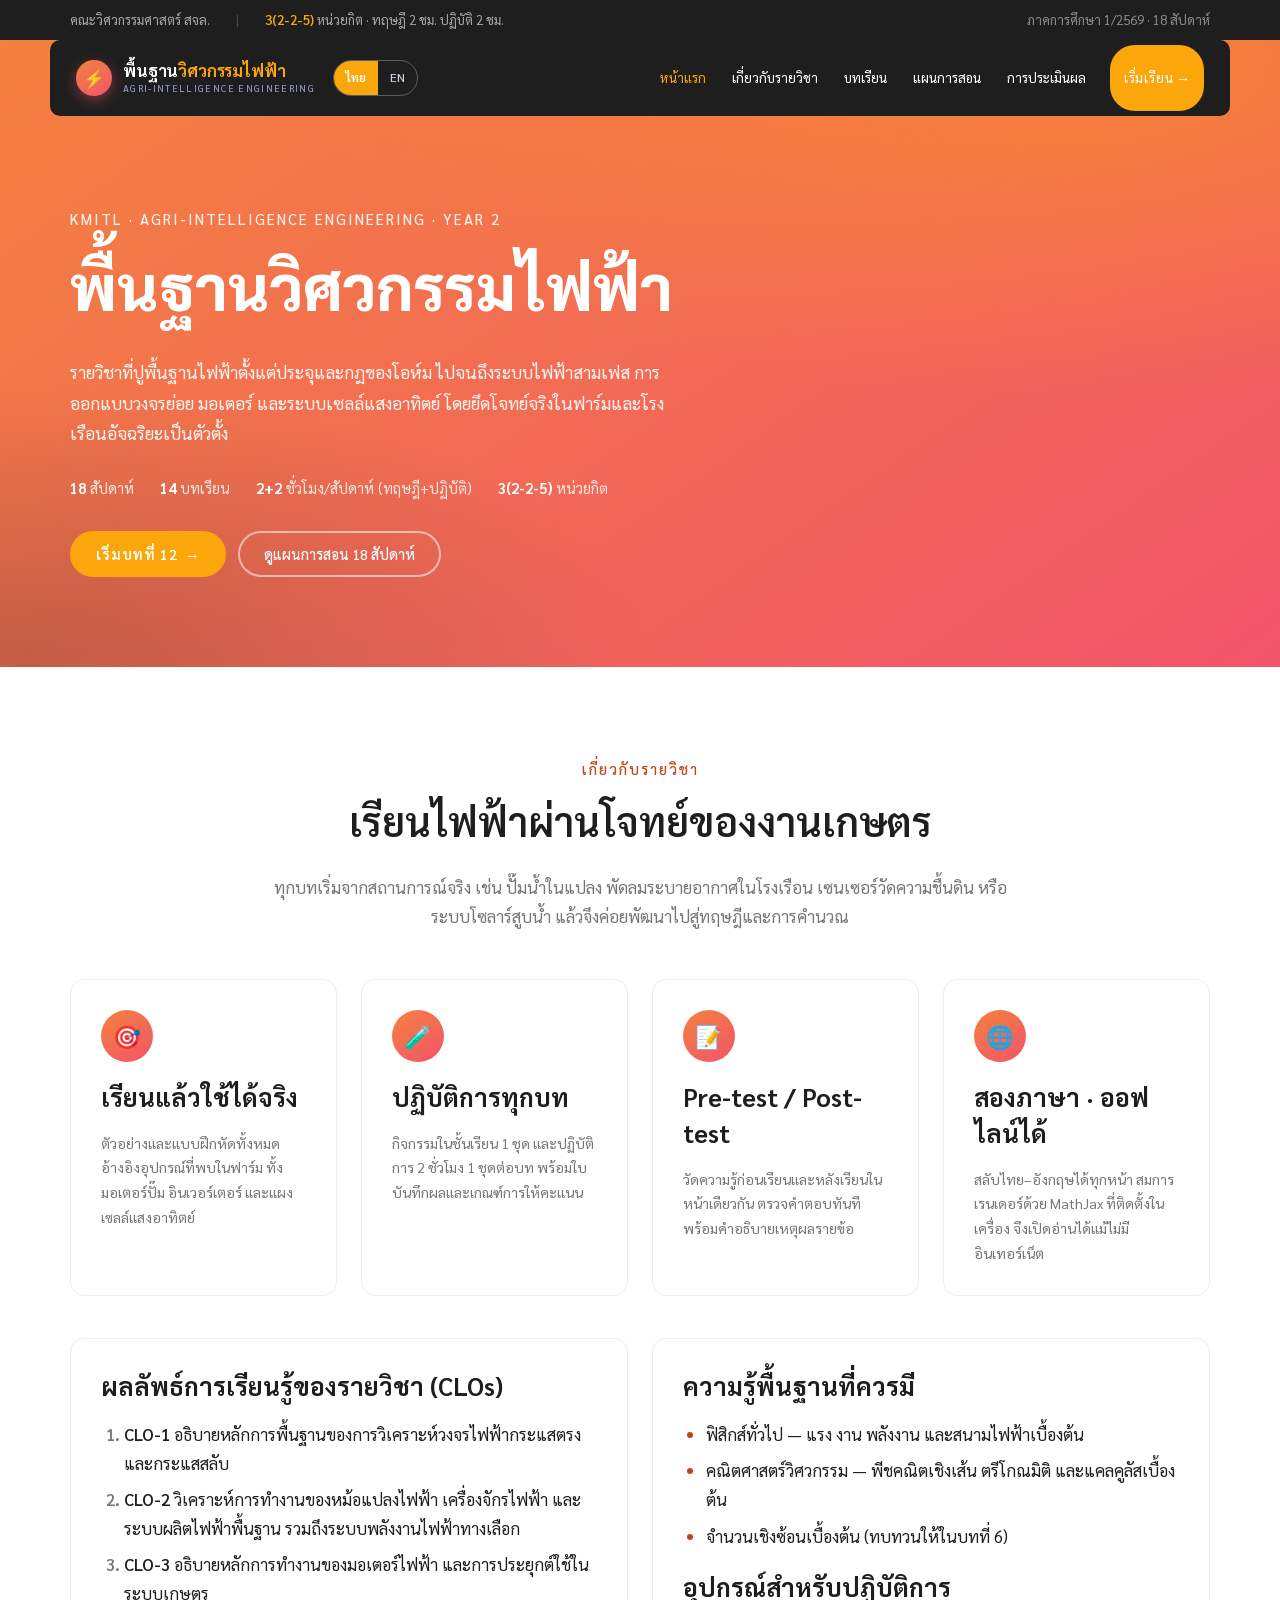
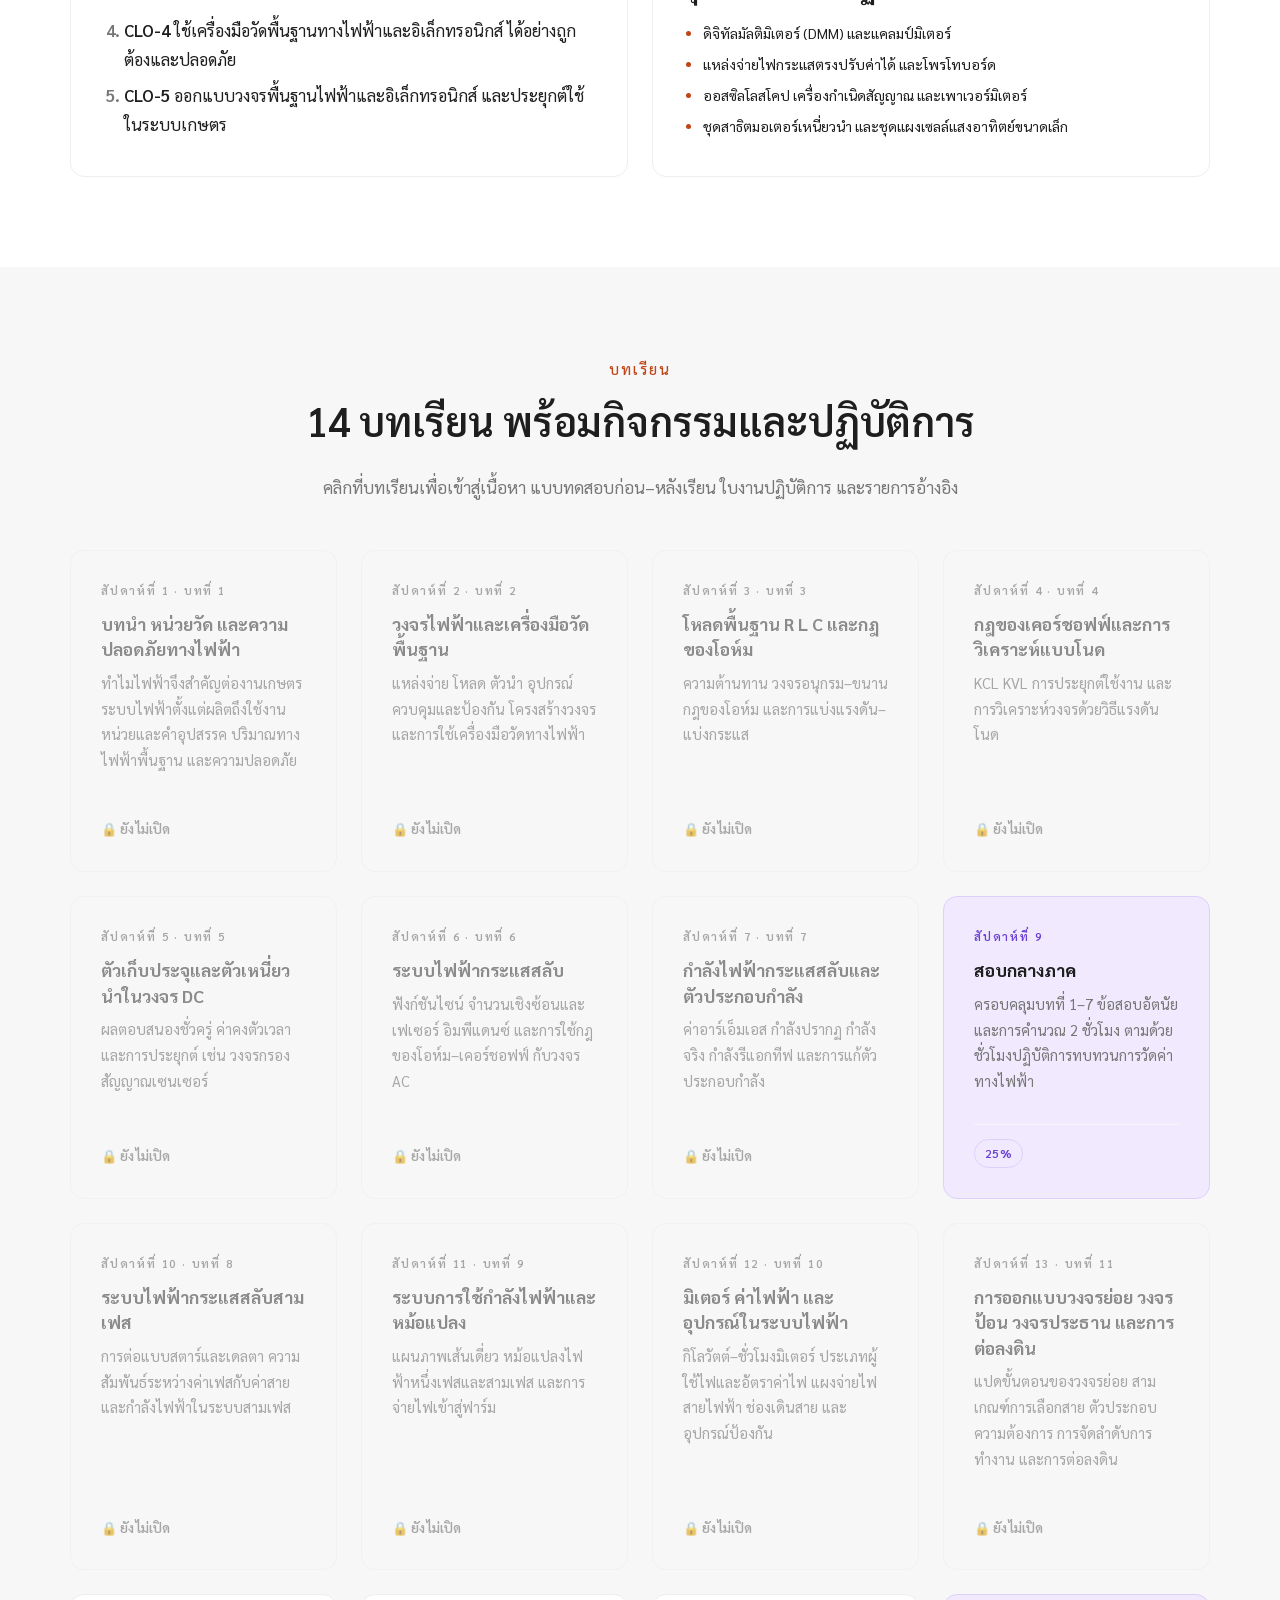
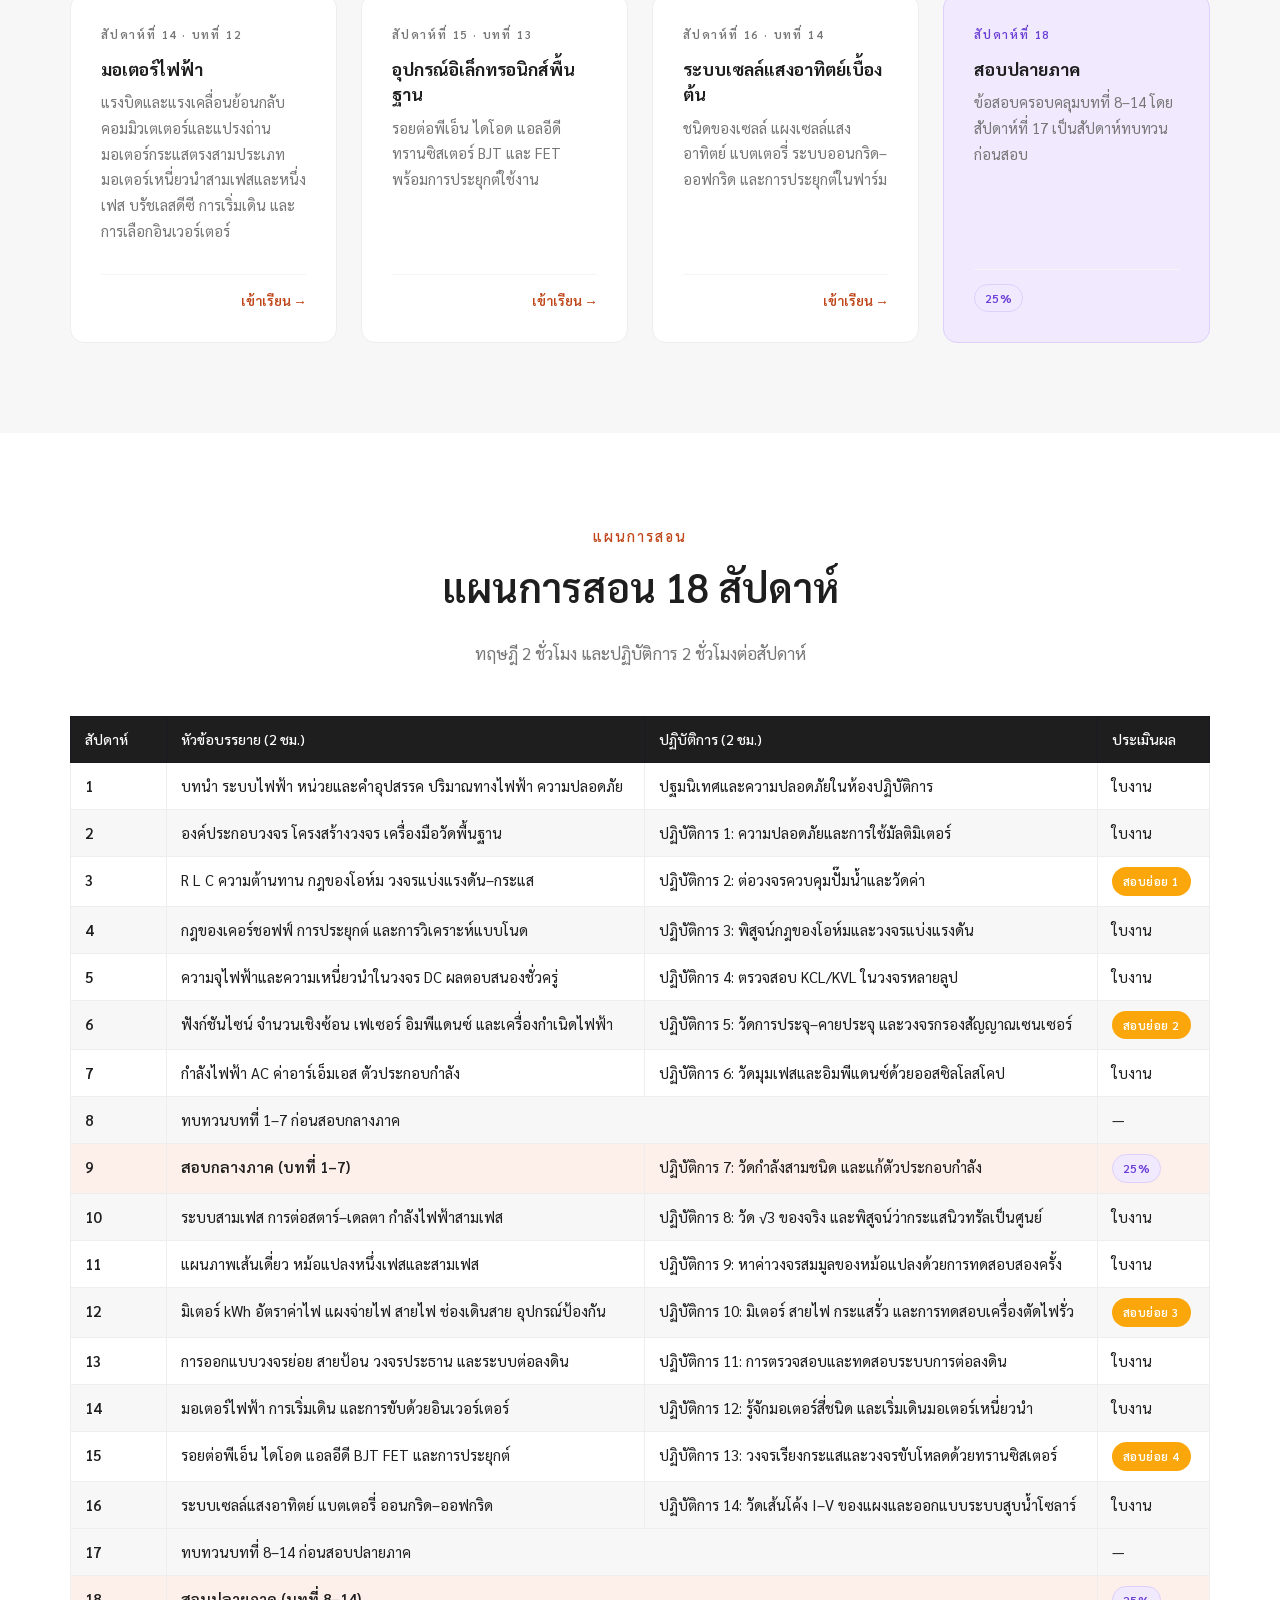
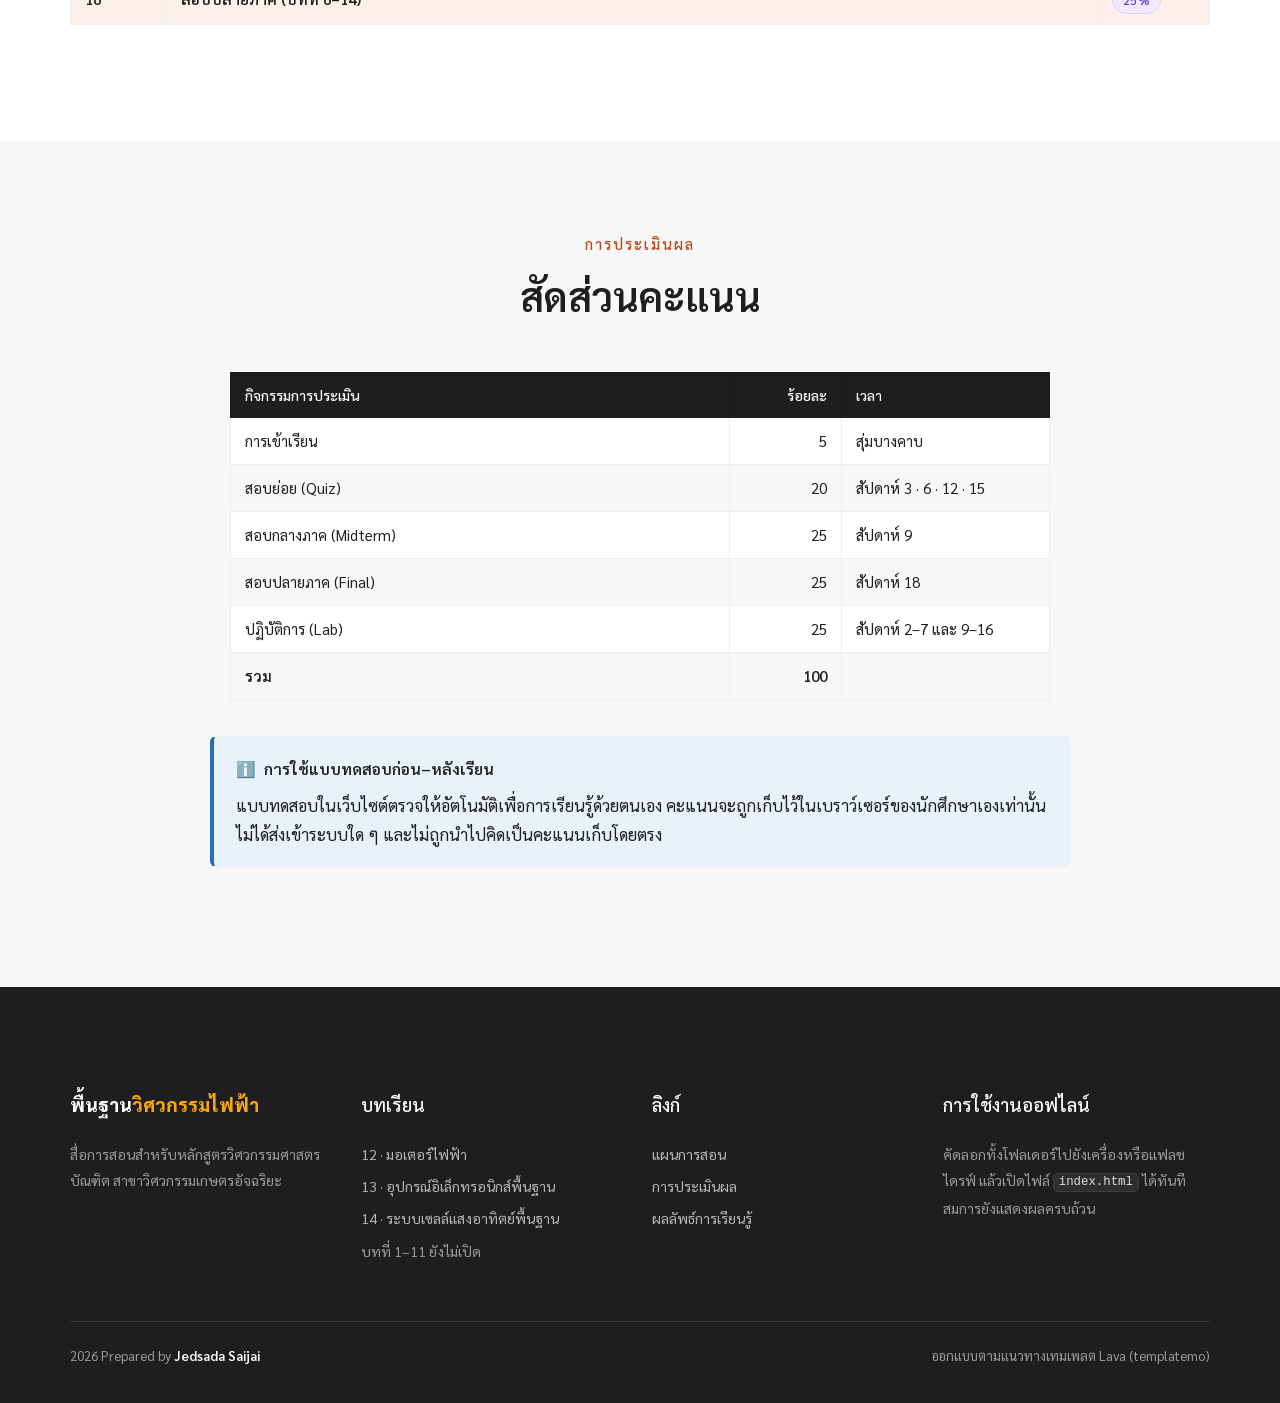
==== commit 07a1faf3: "Revise the assessment and the schedule The grade breakdown now follows the lecturer's table: attenda" ====
--- a/index.html
+++ b/index.html
@@ -4,7 +4,7 @@
 <meta charset="UTF-8">
 <meta name="viewport" content="width=device-width, initial-scale=1, viewport-fit=cover">
 <title>Fundamental of Electrical Engineering | Agri-Intelligence Engineering</title>
-<meta name="description" content="รายวิชาพื้นฐานวิศวกรรมไฟฟ้า สำหรับนักศึกษาวิศวกรรมเกษตรอัจฉริยะ ชั้นปีที่ 2 — 16 สัปดาห์ ทฤษฎี 2 ชั่วโมง ปฏิบัติ 2 ชั่วโมง">
+<meta name="description" content="รายวิชาพื้นฐานวิศวกรรมไฟฟ้า สำหรับนักศึกษาวิศวกรรมเกษตรอัจฉริยะ ชั้นปีที่ 2 — 18 สัปดาห์ ทฤษฎี 2 ชั่วโมง ปฏิบัติ 2 ชั่วโมง">
 <meta name="author" content="Jedsada Saijai">
 <link rel="preconnect" href="https://fonts.googleapis.com">
 <link rel="preconnect" href="https://fonts.gstatic.com" crossorigin>
@@ -27,7 +27,7 @@
     <span><span class="th">คณะวิศวกรรมศาสตร์ สจล.</span><span class="en">School of Engineering, KMITL</span></span>
     <span class="sep">|</span>
     <span><b>3(2-2-5)</b>&nbsp;<span class="th">หน่วยกิต · ทฤษฎี 2 ชม. ปฏิบัติ 2 ชม.</span><span class="en">credits · 2 h lecture, 2 h lab</span></span>
-    <span class="right"><span class="th">ภาคการศึกษา 1/2569 · 16 สัปดาห์</span><span class="en">Semester 1/2026 · 16 weeks</span></span>
+    <span class="right"><span class="th">ภาคการศึกษา 1/2569 · 18 สัปดาห์</span><span class="en">Semester 1/2026 · 18 weeks</span></span>
   </div>
 </div>
 
@@ -75,7 +75,7 @@
         with real problems from farms and smart greenhouses.</span>
     </p>
     <div class="hero-meta">
-      <span><strong>16</strong> <span class="th">สัปดาห์</span><span class="en">weeks</span></span>
+      <span><strong>18</strong> <span class="th">สัปดาห์</span><span class="en">weeks</span></span>
       <span><strong>14</strong> <span class="th">บทเรียน</span><span class="en">chapters</span></span>
       <span><strong>2+2</strong> <span class="th">ชั่วโมง/สัปดาห์ (ทฤษฎี+ปฏิบัติ)</span><span class="en">h/week (lecture + lab)</span></span>
       <span><strong>3(2-2-5)</strong> <span class="th">หน่วยกิต</span><span class="en">credits</span></span>
@@ -84,7 +84,7 @@
       <a class="btn btn-primary" href="chapters/ch12.html">
         <span class="th">เริ่มบทที่ 12</span><span class="en">Start Chapter 12</span> →</a>
       <a class="btn btn-ghost" href="#plan">
-        <span class="th">ดูแผนการสอน 16 สัปดาห์</span><span class="en">See the 16-week plan</span></a>
+        <span class="th">ดูแผนการสอน 18 สัปดาห์</span><span class="en">See the 16-week plan</span></a>
     </div>
   </div>
 </header>
@@ -287,17 +287,17 @@
       </div>
 
       <div class="card ch-card" style="background:#f1eaff;border-color:#ddd0fb">
-        <div class="ch-week" style="color:#6b3fd4"><span class="th">สัปดาห์ที่ 8</span><span class="en">Week 8</span></div>
+        <div class="ch-week" style="color:#6b3fd4"><span class="th">สัปดาห์ที่ 9</span><span class="en">Week 9</span></div>
         <h3><span class="th">สอบกลางภาค</span><span class="en">Midterm Examination</span></h3>
         <p><span class="th">ครอบคลุมบทที่ 1–7 ข้อสอบอัตนัยและการคำนวณ 2 ชั่วโมง
           ตามด้วยชั่วโมงปฏิบัติการทบทวนการวัดค่าทางไฟฟ้า</span>
           <span class="en">Covers Chapters 1–7. Two hours of written and calculation problems,
           followed by a lab session revising electrical measurement.</span></p>
-        <span class="ch-foot"><span class="badge badge-exam">30%</span></span>
+        <span class="ch-foot"><span class="badge badge-exam">25%</span></span>
       </div>
 
       <div class="card ch-card is-locked" data-chapter-card="ch08" aria-disabled="true">
-        <div class="ch-week"><span class="th">สัปดาห์ที่ 9 · บทที่ 8</span><span class="en">Week 9 · Chapter 8</span></div>
+        <div class="ch-week"><span class="th">สัปดาห์ที่ 10 · บทที่ 8</span><span class="en">Week 10 · Chapter 8</span></div>
         <h3><span class="th">ระบบไฟฟ้ากระแสสลับสามเฟส</span><span class="en">Three-phase AC Systems</span></h3>
         <p><span class="th">การต่อแบบสตาร์และเดลตา ความสัมพันธ์ระหว่างค่าเฟสกับค่าสาย
           และกำลังไฟฟ้าในระบบสามเฟส</span>
@@ -307,7 +307,7 @@
       </div>
 
       <div class="card ch-card is-locked" data-chapter-card="ch09" aria-disabled="true">
-        <div class="ch-week"><span class="th">สัปดาห์ที่ 10 · บทที่ 9</span><span class="en">Week 10 · Chapter 9</span></div>
+        <div class="ch-week"><span class="th">สัปดาห์ที่ 11 · บทที่ 9</span><span class="en">Week 11 · Chapter 9</span></div>
         <h3><span class="th">ระบบการใช้กำลังไฟฟ้าและหม้อแปลง</span>
             <span class="en">Power Utilisation Systems and Transformers</span></h3>
         <p><span class="th">แผนภาพเส้นเดี่ยว หม้อแปลงไฟฟ้าหนึ่งเฟสและสามเฟส และการจ่ายไฟเข้าสู่ฟาร์ม</span>
@@ -317,7 +317,7 @@
       </div>
 
       <div class="card ch-card is-locked" data-chapter-card="ch10" aria-disabled="true">
-        <div class="ch-week"><span class="th">สัปดาห์ที่ 11 · บทที่ 10</span><span class="en">Week 11 · Chapter 10</span></div>
+        <div class="ch-week"><span class="th">สัปดาห์ที่ 12 · บทที่ 10</span><span class="en">Week 12 · Chapter 10</span></div>
         <h3><span class="th">มิเตอร์ ค่าไฟฟ้า และอุปกรณ์ในระบบไฟฟ้า</span>
             <span class="en">Metering, Tariffs and Installation Equipment</span></h3>
         <p><span class="th">กิโลวัตต์–ชั่วโมงมิเตอร์ ประเภทผู้ใช้ไฟและอัตราค่าไฟ แผงจ่ายไฟ สายไฟฟ้า
@@ -328,7 +328,7 @@
       </div>
 
       <div class="card ch-card is-locked" data-chapter-card="ch11" aria-disabled="true">
-        <div class="ch-week"><span class="th">สัปดาห์ที่ 12 · บทที่ 11</span><span class="en">Week 12 · Chapter 11</span></div>
+        <div class="ch-week"><span class="th">สัปดาห์ที่ 13 · บทที่ 11</span><span class="en">Week 13 · Chapter 11</span></div>
         <h3><span class="th">การออกแบบวงจรย่อย วงจรป้อน วงจรประธาน และการต่อลงดิน</span>
             <span class="en">Designing Branch, Feeder and Main Circuits, and Earthing</span></h3>
         <p><span class="th">แปดขั้นตอนของวงจรย่อย สามเกณฑ์การเลือกสาย ตัวประกอบความต้องการ การจัดลำดับการทำงาน และการต่อลงดิน</span>
@@ -338,7 +338,7 @@
       </div>
 
       <a class="card card-link ch-card" href="chapters/ch12.html" data-chapter-card="ch12">
-        <div class="ch-week"><span class="th">สัปดาห์ที่ 13 · บทที่ 12</span><span class="en">Week 13 · Chapter 12</span></div>
+        <div class="ch-week"><span class="th">สัปดาห์ที่ 14 · บทที่ 12</span><span class="en">Week 14 · Chapter 12</span></div>
         <h3><span class="th">มอเตอร์ไฟฟ้า</span><span class="en">Electric Motors</span></h3>
         <p><span class="th">แรงบิดและแรงเคลื่อนย้อนกลับ คอมมิวเตเตอร์และแปรงถ่าน มอเตอร์กระแสตรงสามประเภท
           มอเตอร์เหนี่ยวนำสามเฟสและหนึ่งเฟส บรัชเลสดีซี การเริ่มเดิน และการเลือกอินเวอร์เตอร์</span>
@@ -349,7 +349,7 @@
       </a>
 
       <a class="card card-link ch-card" href="chapters/ch13.html" data-chapter-card="ch13">
-        <div class="ch-week"><span class="th">สัปดาห์ที่ 14 · บทที่ 13</span><span class="en">Week 14 · Chapter 13</span></div>
+        <div class="ch-week"><span class="th">สัปดาห์ที่ 15 · บทที่ 13</span><span class="en">Week 15 · Chapter 13</span></div>
         <h3><span class="th">อุปกรณ์อิเล็กทรอนิกส์พื้นฐาน</span><span class="en">Basic Electronic Devices</span></h3>
         <p><span class="th">รอยต่อพีเอ็น ไดโอด แอลอีดี ทรานซิสเตอร์ BJT และ FET พร้อมการประยุกต์ใช้งาน</span>
           <span class="en">The PN junction, diodes, LEDs, BJTs and FETs, with their applications.</span></p>
@@ -358,7 +358,7 @@
       </a>
 
       <a class="card card-link ch-card" href="chapters/ch14.html" data-chapter-card="ch14">
-        <div class="ch-week"><span class="th">สัปดาห์ที่ 15 · บทที่ 14</span><span class="en">Week 15 · Chapter 14</span></div>
+        <div class="ch-week"><span class="th">สัปดาห์ที่ 16 · บทที่ 14</span><span class="en">Week 16 · Chapter 14</span></div>
         <h3><span class="th">ระบบเซลล์แสงอาทิตย์เบื้องต้น</span><span class="en">Basic PV Systems</span></h3>
         <p><span class="th">ชนิดของเซลล์ แผงเซลล์แสงอาทิตย์ แบตเตอรี่ ระบบออนกริด–ออฟกริด
           และการประยุกต์ในฟาร์ม</span>
@@ -369,13 +369,13 @@
       </a>
 
       <div class="card ch-card" style="background:#f1eaff;border-color:#ddd0fb">
-        <div class="ch-week" style="color:#6b3fd4"><span class="th">สัปดาห์ที่ 16</span><span class="en">Week 16</span></div>
-        <h3><span class="th">สอบปลายภาคและนำเสนอโครงงาน</span>
-            <span class="en">Final Examination and Project Presentation</span></h3>
-        <p><span class="th">ข้อสอบครอบคลุมบทที่ 8–14 และการนำเสนอโครงงานออกแบบระบบไฟฟ้าสำหรับฟาร์มอัจฉริยะ</span>
-          <span class="en">Examination on Chapters 8–14, plus presentation of the smart-farm electrical
-          design project.</span></p>
-        <span class="ch-foot"><span class="badge badge-exam">30% + 15%</span></span>
+        <div class="ch-week" style="color:#6b3fd4"><span class="th">สัปดาห์ที่ 18</span><span class="en">Week 18</span></div>
+        <h3><span class="th">สอบปลายภาค</span>
+            <span class="en">Final Examination</span></h3>
+        <p><span class="th">ข้อสอบครอบคลุมบทที่ 8–14 โดยสัปดาห์ที่ 17 เป็นสัปดาห์ทบทวนก่อนสอบ</span>
+          <span class="en">Examination on Chapters 8–14, with week 17 given over to revision
+          beforehand.</span></p>
+        <span class="ch-foot"><span class="badge badge-exam">25%</span></span>
       </div>
 
     </div>
@@ -387,7 +387,7 @@
   <div class="container">
     <div class="section-head center">
       <span class="eyebrow"><span class="th">แผนการสอน</span><span class="en">Schedule</span></span>
-      <h2><span class="th">แผนการสอน 16 สัปดาห์</span><span class="en">The 16-week plan</span></h2>
+      <h2><span class="th">แผนการสอน 18 สัปดาห์</span><span class="en">The 16-week plan</span></h2>
       <p><span class="th">ทฤษฎี 2 ชั่วโมง และปฏิบัติการ 2 ชั่วโมงต่อสัปดาห์</span>
          <span class="en">Two hours of lecture and two hours of laboratory each week.</span></p>
     </div>
@@ -407,125 +407,134 @@
             <td><b>1</b></td>
             <td><span class="th">บทนำ ระบบไฟฟ้า หน่วยและคำอุปสรรค ปริมาณทางไฟฟ้า ความปลอดภัย</span>
                 <span class="en">Introduction, the electrical system, units and prefixes, basic quantities, safety</span></td>
-            <td><span class="th">ปฏิบัติการ 1: ความปลอดภัยและการใช้มัลติมิเตอร์</span>
-                <span class="en">Lab 1: Safety and using a multimeter</span></td>
+            <td><span class="th">ปฐมนิเทศและความปลอดภัยในห้องปฏิบัติการ</span><span class="en">Orientation and laboratory safety</span></td>
             <td><span class="th">ใบงาน</span><span class="en">Lab sheet</span></td>
           </tr>
           <tr>
             <td><b>2</b></td>
             <td><span class="th">องค์ประกอบวงจร โครงสร้างวงจร เครื่องมือวัดพื้นฐาน</span>
-                <span class="en">Circuit elements, topology, basic instruments</span></td>
-            <td><span class="th">ปฏิบัติการ 2: ต่อวงจรควบคุมปั๊มน้ำและวัดค่า</span>
-                <span class="en">Lab 2: Wiring a pump control circuit and measuring it</span></td>
+                <span class="en">Circuit elements, circuit structure, basic measuring instruments</span></td>
+            <td><span class="th">ปฏิบัติการ 1: ความปลอดภัยและการใช้มัลติมิเตอร์</span>
+                <span class="en">Lab 1: Safety and the multimeter</span></td>
             <td><span class="th">ใบงาน</span><span class="en">Lab sheet</span></td>
           </tr>
           <tr>
             <td><b>3</b></td>
             <td><span class="th">R L C ความต้านทาน กฎของโอห์ม วงจรแบ่งแรงดัน–กระแส</span>
-                <span class="en">R, L, C, resistance, Ohm's law, voltage and current dividers</span></td>
-            <td><span class="th">ปฏิบัติการ 3: พิสูจน์กฎของโอห์มและวงจรแบ่งแรงดัน</span>
-                <span class="en">Lab 3: Verifying Ohm's law and the voltage divider</span></td>
-            <td><span class="th">แบบฝึกหัด</span><span class="en">Problem set</span></td>
+                <span class="en">R, L, C, resistance, Ohm’s law, voltage and current dividers</span></td>
+            <td><span class="th">ปฏิบัติการ 2: ต่อวงจรควบคุมปั๊มน้ำและวัดค่า</span>
+                <span class="en">Lab 2: A pump control circuit, built and measured</span></td>
+            <td><span class="badge badge-brand">สอบย่อย 1</span></td>
           </tr>
           <tr>
             <td><b>4</b></td>
             <td><span class="th">กฎของเคอร์ชอฟฟ์ การประยุกต์ และการวิเคราะห์แบบโนด</span>
-                <span class="en">Kirchhoff's laws, applications, nodal analysis</span></td>
-            <td><span class="th">ปฏิบัติการ 4: ตรวจสอบ KCL/KVL ในวงจรหลายลูป</span>
-                <span class="en">Lab 4: Verifying KCL/KVL in a multi-loop circuit</span></td>
-            <td><span class="th">แบบฝึกหัด</span><span class="en">Problem set</span></td>
+                <span class="en">Kirchhoff’s laws, their application, and nodal analysis</span></td>
+            <td><span class="th">ปฏิบัติการ 3: พิสูจน์กฎของโอห์มและวงจรแบ่งแรงดัน</span>
+                <span class="en">Lab 3: Ohm’s law and the voltage divider</span></td>
+            <td><span class="th">ใบงาน</span><span class="en">Lab sheet</span></td>
           </tr>
           <tr>
             <td><b>5</b></td>
             <td><span class="th">ความจุไฟฟ้าและความเหนี่ยวนำในวงจร DC ผลตอบสนองชั่วครู่</span>
-                <span class="en">Capacitance and inductance in DC, transient response</span></td>
+                <span class="en">Capacitance and inductance in DC circuits; the transient response</span></td>
+            <td><span class="th">ปฏิบัติการ 4: ตรวจสอบ KCL/KVL ในวงจรหลายลูป</span>
+                <span class="en">Lab 4: KCL and KVL in a multi-loop circuit</span></td>
+            <td><span class="th">ใบงาน</span><span class="en">Lab sheet</span></td>
+          </tr>
+          <tr>
+            <td><b>6</b></td>
+            <td><span class="th">ฟังก์ชันไซน์ จำนวนเชิงซ้อน เฟเซอร์ อิมพีแดนซ์ และเครื่องกำเนิดไฟฟ้า</span>
+                <span class="en">Sinusoids, complex numbers, phasors, impedance, and the generator</span></td>
             <td><span class="th">ปฏิบัติการ 5: วัดการประจุ–คายประจุ และวงจรกรองสัญญาณเซนเซอร์</span>
-                <span class="en">Lab 5: Charging/discharging and a sensor filter circuit</span></td>
-            <td><span class="th">ใบงาน</span><span class="en">Lab sheet</span></td>
-          </tr>
-          <tr>
-            <td><b>6</b></td>
-            <td><span class="th">ฟังก์ชันไซน์ จำนวนเชิงซ้อน เฟเซอร์ อิมพีแดนซ์</span>
-                <span class="en">Sinusoids, complex numbers, phasors, impedance</span></td>
-            <td><span class="th">ปฏิบัติการ 6: วัดรูปคลื่นและมุมเฟสด้วยออสซิลโลสโคป</span>
-                <span class="en">Lab 6: Waveforms and phase angle on the oscilloscope</span></td>
-            <td><span class="th">ใบงาน</span><span class="en">Lab sheet</span></td>
+                <span class="en">Lab 5: Charge, discharge and a sensor filter</span></td>
+            <td><span class="badge badge-brand">สอบย่อย 2</span></td>
           </tr>
           <tr>
             <td><b>7</b></td>
             <td><span class="th">กำลังไฟฟ้า AC ค่าอาร์เอ็มเอส ตัวประกอบกำลัง</span>
-                <span class="en">AC power, RMS, power factor</span></td>
-            <td><span class="th">ปฏิบัติการ 7: วัดกำลังไฟฟ้าและแก้ตัวประกอบกำลังของมอเตอร์</span>
-                <span class="en">Lab 7: Measuring power and correcting a motor's power factor</span></td>
-            <td><span class="th">แบบฝึกหัด</span><span class="en">Problem set</span></td>
-          </tr>
-          <tr style="background:#f7f2ff">
+                <span class="en">AC power, r.m.s. values, power factor</span></td>
+            <td><span class="th">ปฏิบัติการ 6: วัดมุมเฟสและอิมพีแดนซ์ด้วยออสซิลโลสโคป</span>
+                <span class="en">Lab 6: Phase angle and impedance on an oscilloscope</span></td>
+            <td><span class="th">ใบงาน</span><span class="en">Lab sheet</span></td>
+          </tr>
+          <tr style="background:var(--bg-alt)">
             <td><b>8</b></td>
-            <td colspan="2"><b><span class="th">สอบกลางภาค (บทที่ 1–7)</span>
-                <span class="en">Midterm examination (Chapters 1–7)</span></b></td>
-            <td><span class="badge badge-exam">30%</span></td>
-          </tr>
-          <tr>
+            <td colspan="2"><span class="th">ทบทวนบทที่ 1–7 ก่อนสอบกลางภาค</span><span class="en">Revision of Chapters 1–7 before the midterm</span></td>
+            <td>—</td>
+          </tr>
+          <tr style="background:var(--brand-soft)">
             <td><b>9</b></td>
+            <td><b><span class="th">สอบกลางภาค (บทที่ 1–7)</span><span class="en">Midterm examination, Chapters 1–7</span></b></td>
+            <td><span class="th">ปฏิบัติการ 7: วัดกำลังสามชนิด และแก้ตัวประกอบกำลัง</span>
+                <span class="en">Lab 7: The three powers, and correcting the power factor</span></td>
+            <td><span class="badge badge-exam">25%</span></td>
+          </tr>
+          <tr>
+            <td><b>10</b></td>
             <td><span class="th">ระบบสามเฟส การต่อสตาร์–เดลตา กำลังไฟฟ้าสามเฟส</span>
-                <span class="en">Three-phase systems, star/delta, three-phase power</span></td>
-            <td><span class="th">ปฏิบัติการ 8: วัดแรงดันเฟส–สาย และโหลดสมดุล</span>
-                <span class="en">Lab 8: Phase/line voltages and a balanced load</span></td>
-            <td><span class="th">ใบงาน</span><span class="en">Lab sheet</span></td>
-          </tr>
-          <tr>
-            <td><b>10</b></td>
+                <span class="en">Three-phase systems, star and delta, three-phase power</span></td>
+            <td><span class="th">ปฏิบัติการ 8: วัด √3 ของจริง และพิสูจน์ว่ากระแสนิวทรัลเป็นศูนย์</span>
+                <span class="en">Lab 8: Measuring √3, and proving the neutral current zero</span></td>
+            <td><span class="th">ใบงาน</span><span class="en">Lab sheet</span></td>
+          </tr>
+          <tr>
+            <td><b>11</b></td>
             <td><span class="th">แผนภาพเส้นเดี่ยว หม้อแปลงหนึ่งเฟสและสามเฟส</span>
-                <span class="en">Single-line diagram, single- and three-phase transformers</span></td>
-            <td><span class="th">ปฏิบัติการ 9: ทดสอบอัตราส่วนหม้อแปลงและเขียนแผนภาพเส้นเดี่ยว</span>
-                <span class="en">Lab 9: Transformer ratio test and drawing a single-line diagram</span></td>
-            <td><span class="th">ใบงาน</span><span class="en">Lab sheet</span></td>
-          </tr>
-          <tr>
-            <td><b>11</b></td>
+                <span class="en">Single-line diagrams, single-phase and three-phase transformers</span></td>
+            <td><span class="th">ปฏิบัติการ 9: หาค่าวงจรสมมูลของหม้อแปลงด้วยการทดสอบสองครั้ง</span>
+                <span class="en">Lab 9: The transformer’s equivalent circuit from two tests</span></td>
+            <td><span class="th">ใบงาน</span><span class="en">Lab sheet</span></td>
+          </tr>
+          <tr>
+            <td><b>12</b></td>
             <td><span class="th">มิเตอร์ kWh อัตราค่าไฟ แผงจ่ายไฟ สายไฟ ช่องเดินสาย อุปกรณ์ป้องกัน</span>
-                <span class="en">kWh meter, tariffs, panel board, cables, raceways, protection</span></td>
-            <td><span class="th">ปฏิบัติการ 10: อ่านมิเตอร์ คำนวณค่าไฟ และสำรวจแผงจ่ายไฟ</span>
-                <span class="en">Lab 10: Reading a meter, computing a bill, surveying a panel board</span></td>
-            <td><span class="th">งานกลุ่ม</span><span class="en">Group work</span></td>
-          </tr>
-          <tr>
-            <td><b>12</b></td>
+                <span class="en">The kWh meter, tariffs, panel boards, cables, raceways, protective devices</span></td>
+            <td><span class="th">ปฏิบัติการ 10: มิเตอร์ สายไฟ กระแสรั่ว และการทดสอบเครื่องตัดไฟรั่ว</span>
+                <span class="en">Lab 10: Meter, cable, leakage current and testing an RCD</span></td>
+            <td><span class="badge badge-brand">สอบย่อย 3</span></td>
+          </tr>
+          <tr>
+            <td><b>13</b></td>
             <td><span class="th">การออกแบบวงจรย่อย สายป้อน วงจรประธาน และระบบต่อลงดิน</span>
                 <span class="en">Branch, feeder and main circuit design; earthing</span></td>
-            <td><span class="th">ปฏิบัติการ 11: ออกแบบวงจรไฟฟ้าโรงเรือน และวัดความต้านทานดิน</span>
-                <span class="en">Lab 11: Greenhouse circuit design and earth-resistance measurement</span></td>
-            <td><span class="th">โครงงาน (เริ่ม)</span><span class="en">Project starts</span></td>
-          </tr>
-          <tr>
-            <td><b>13</b></td>
-            <td><span class="th">เครื่องกำเนิดไฟฟ้า มอเตอร์ DC มอเตอร์เหนี่ยวนำ BLDC และการขับเคลื่อน</span>
-                <span class="en">Generators, DC motors, induction motors, BLDC, drives</span></td>
-            <td><span class="th">ปฏิบัติการ 12: เริ่มเดินมอเตอร์เหนี่ยวนำและปรับความเร็วด้วยอินเวอร์เตอร์</span>
-                <span class="en">Lab 12: Starting an induction motor and speed control with a VFD</span></td>
+            <td><span class="th">ปฏิบัติการ 11: การตรวจสอบและทดสอบระบบการต่อลงดิน</span>
+                <span class="en">Lab 11: Inspecting and testing an earthing system</span></td>
             <td><span class="th">ใบงาน</span><span class="en">Lab sheet</span></td>
           </tr>
           <tr>
             <td><b>14</b></td>
+            <td><span class="th">มอเตอร์ไฟฟ้า การเริ่มเดิน และการขับด้วยอินเวอร์เตอร์</span>
+                <span class="en">Electric motors, starting methods, and inverter drives</span></td>
+            <td><span class="th">ปฏิบัติการ 12: รู้จักมอเตอร์สี่ชนิด และเริ่มเดินมอเตอร์เหนี่ยวนำ</span>
+                <span class="en">Lab 12: Four motors, and starting an induction motor</span></td>
+            <td><span class="th">ใบงาน</span><span class="en">Lab sheet</span></td>
+          </tr>
+          <tr>
+            <td><b>15</b></td>
             <td><span class="th">รอยต่อพีเอ็น ไดโอด แอลอีดี BJT FET และการประยุกต์</span>
                 <span class="en">PN junction, diode, LED, BJT, FET and applications</span></td>
-            <td><span class="th">ปฏิบัติการ 13: วงจรเรียงกระแสและวงจรขับรีเลย์ด้วยทรานซิสเตอร์</span>
-                <span class="en">Lab 13: Rectifier circuit and a transistor relay driver</span></td>
-            <td><span class="th">ใบงาน</span><span class="en">Lab sheet</span></td>
-          </tr>
-          <tr>
-            <td><b>15</b></td>
+            <td><span class="th">ปฏิบัติการ 13: วงจรเรียงกระแสและวงจรขับโหลดด้วยทรานซิสเตอร์</span>
+                <span class="en">Lab 13: A rectifier, and a transistor load driver</span></td>
+            <td><span class="badge badge-brand">สอบย่อย 4</span></td>
+          </tr>
+          <tr>
+            <td><b>16</b></td>
             <td><span class="th">ระบบเซลล์แสงอาทิตย์ แบตเตอรี่ ออนกริด–ออฟกริด</span>
                 <span class="en">PV systems, batteries, on-grid and off-grid</span></td>
             <td><span class="th">ปฏิบัติการ 14: วัดเส้นโค้ง I–V ของแผงและออกแบบระบบสูบน้ำโซลาร์</span>
-                <span class="en">Lab 14: Module I–V curve and solar pumping system design</span></td>
-            <td><span class="th">ใบงาน</span><span class="en">Lab sheet</span></td>
-          </tr>
-          <tr style="background:#f7f2ff">
-            <td><b>16</b></td>
-            <td colspan="2"><b><span class="th">สอบปลายภาค (บทที่ 8–14) และนำเสนอโครงงาน</span>
-                <span class="en">Final examination (Chapters 8–14) and project presentation</span></b></td>
-            <td><span class="badge badge-exam">30%+15%</span></td>
+                <span class="en">Lab 14: A module’s I–V curve, and a solar pumping design</span></td>
+            <td><span class="th">ใบงาน</span><span class="en">Lab sheet</span></td>
+          </tr>
+          <tr style="background:var(--bg-alt)">
+            <td><b>17</b></td>
+            <td colspan="2"><span class="th">ทบทวนบทที่ 8–14 ก่อนสอบปลายภาค</span><span class="en">Revision of Chapters 8–14 before the final</span></td>
+            <td>—</td>
+          </tr>
+          <tr style="background:var(--brand-soft)">
+            <td><b>18</b></td>
+            <td colspan="2"><b><span class="th">สอบปลายภาค (บทที่ 8–14)</span><span class="en">Final examination, Chapters 8–14</span></b></td>
+            <td><span class="badge badge-exam">25%</span></td>
           </tr>
         </tbody>
       </table>
@@ -540,15 +549,48 @@
       <span class="eyebrow"><span class="th">การประเมินผล</span><span class="en">Assessment</span></span>
       <h2><span class="th">สัดส่วนคะแนน</span><span class="en">Grade breakdown</span></h2>
     </div>
-    <div class="grid grid-4">
-      <div class="card stat"><div class="v">30%</div>
-        <div class="l"><span class="th">สอบกลางภาค</span><span class="en">Midterm exam</span></div></div>
-      <div class="card stat"><div class="v">30%</div>
-        <div class="l"><span class="th">สอบปลายภาค</span><span class="en">Final exam</span></div></div>
-      <div class="card stat"><div class="v">25%</div>
-        <div class="l"><span class="th">ปฏิบัติการและใบงาน</span><span class="en">Labs and worksheets</span></div></div>
-      <div class="card stat"><div class="v">15%</div>
-        <div class="l"><span class="th">โครงงานออกแบบระบบไฟฟ้าฟาร์ม</span><span class="en">Farm electrical design project</span></div></div>
+    <div class="table-wrap" style="max-width:820px;margin-inline:auto">
+      <table>
+        <thead>
+          <tr>
+            <th><span class="th">กิจกรรมการประเมิน</span><span class="en">Assessed activity</span></th>
+            <th class="num" style="width:7rem"><span class="th">ร้อยละ</span><span class="en">Per cent</span></th>
+            <th style="width:13rem"><span class="th">เวลา</span><span class="en">When</span></th>
+          </tr>
+        </thead>
+        <tbody>
+          <tr>
+            <td><span class="th">การเข้าเรียน</span><span class="en">Attendance</span></td>
+            <td class="num">5</td>
+            <td><span class="th">สุ่มบางคาบ</span><span class="en">spot checks</span></td>
+          </tr>
+          <tr>
+            <td><span class="th">สอบย่อย (Quiz)</span><span class="en">Quizzes</span></td>
+            <td class="num">20</td>
+            <td><span class="th">สัปดาห์ 3 · 6 · 12 · 15</span><span class="en">weeks 3, 6, 12, 15</span></td>
+          </tr>
+          <tr>
+            <td><span class="th">สอบกลางภาค (Midterm)</span><span class="en">Midterm examination</span></td>
+            <td class="num">25</td>
+            <td><span class="th">สัปดาห์ 9</span><span class="en">week 9</span></td>
+          </tr>
+          <tr>
+            <td><span class="th">สอบปลายภาค (Final)</span><span class="en">Final examination</span></td>
+            <td class="num">25</td>
+            <td><span class="th">สัปดาห์ 18</span><span class="en">week 18</span></td>
+          </tr>
+          <tr>
+            <td><span class="th">ปฏิบัติการ (Lab)</span><span class="en">Laboratory</span></td>
+            <td class="num">25</td>
+            <td><span class="th">สัปดาห์ 2–7 และ 9–16</span><span class="en">weeks 2–7 and 9–16</span></td>
+          </tr>
+          <tr style="background:var(--bg-alt)">
+            <td><b><span class="th">รวม</span><span class="en">Total</span></b></td>
+            <td class="num"><b>100</b></td>
+            <td></td>
+          </tr>
+        </tbody>
+      </table>
     </div>
 
     <div class="callout callout-info" style="max-width:860px;margin-inline:auto;margin-top:36px">
@@ -600,8 +642,8 @@
     </div>
     <div class="foot-bottom">
       <span>2026 Prepared by <b>Jedsada Saijai</b></span>
-      <span class="th">ออกแบบตามแนวทางเทมเพลต Fox (ThemeWagon)</span>
-      <span class="en">Visual design adapted from the Fox template (ThemeWagon).</span>
+      <span class="th">ออกแบบตามแนวทางเทมเพลต Lava (templatemo)</span>
+      <span class="en">Visual design adapted from the Lava template (templatemo).</span>
     </div>
   </div>
 </footer>
